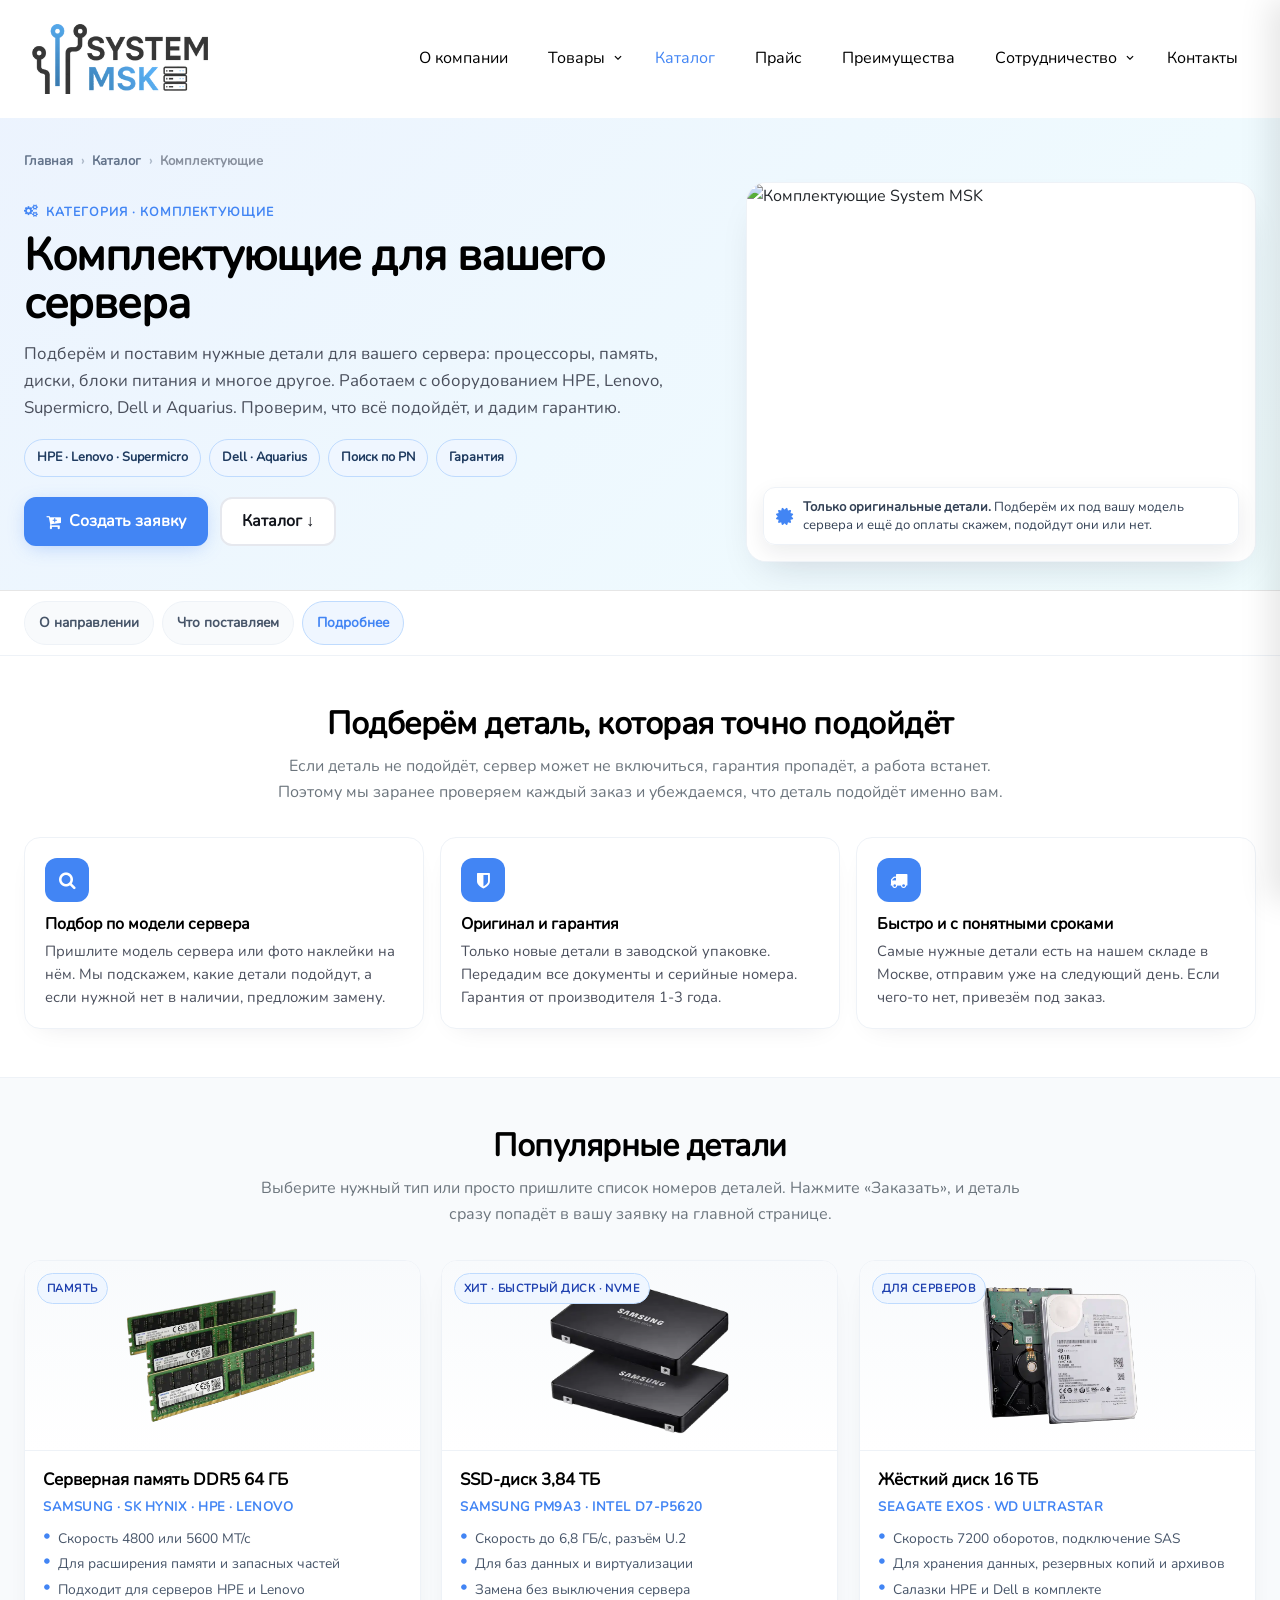
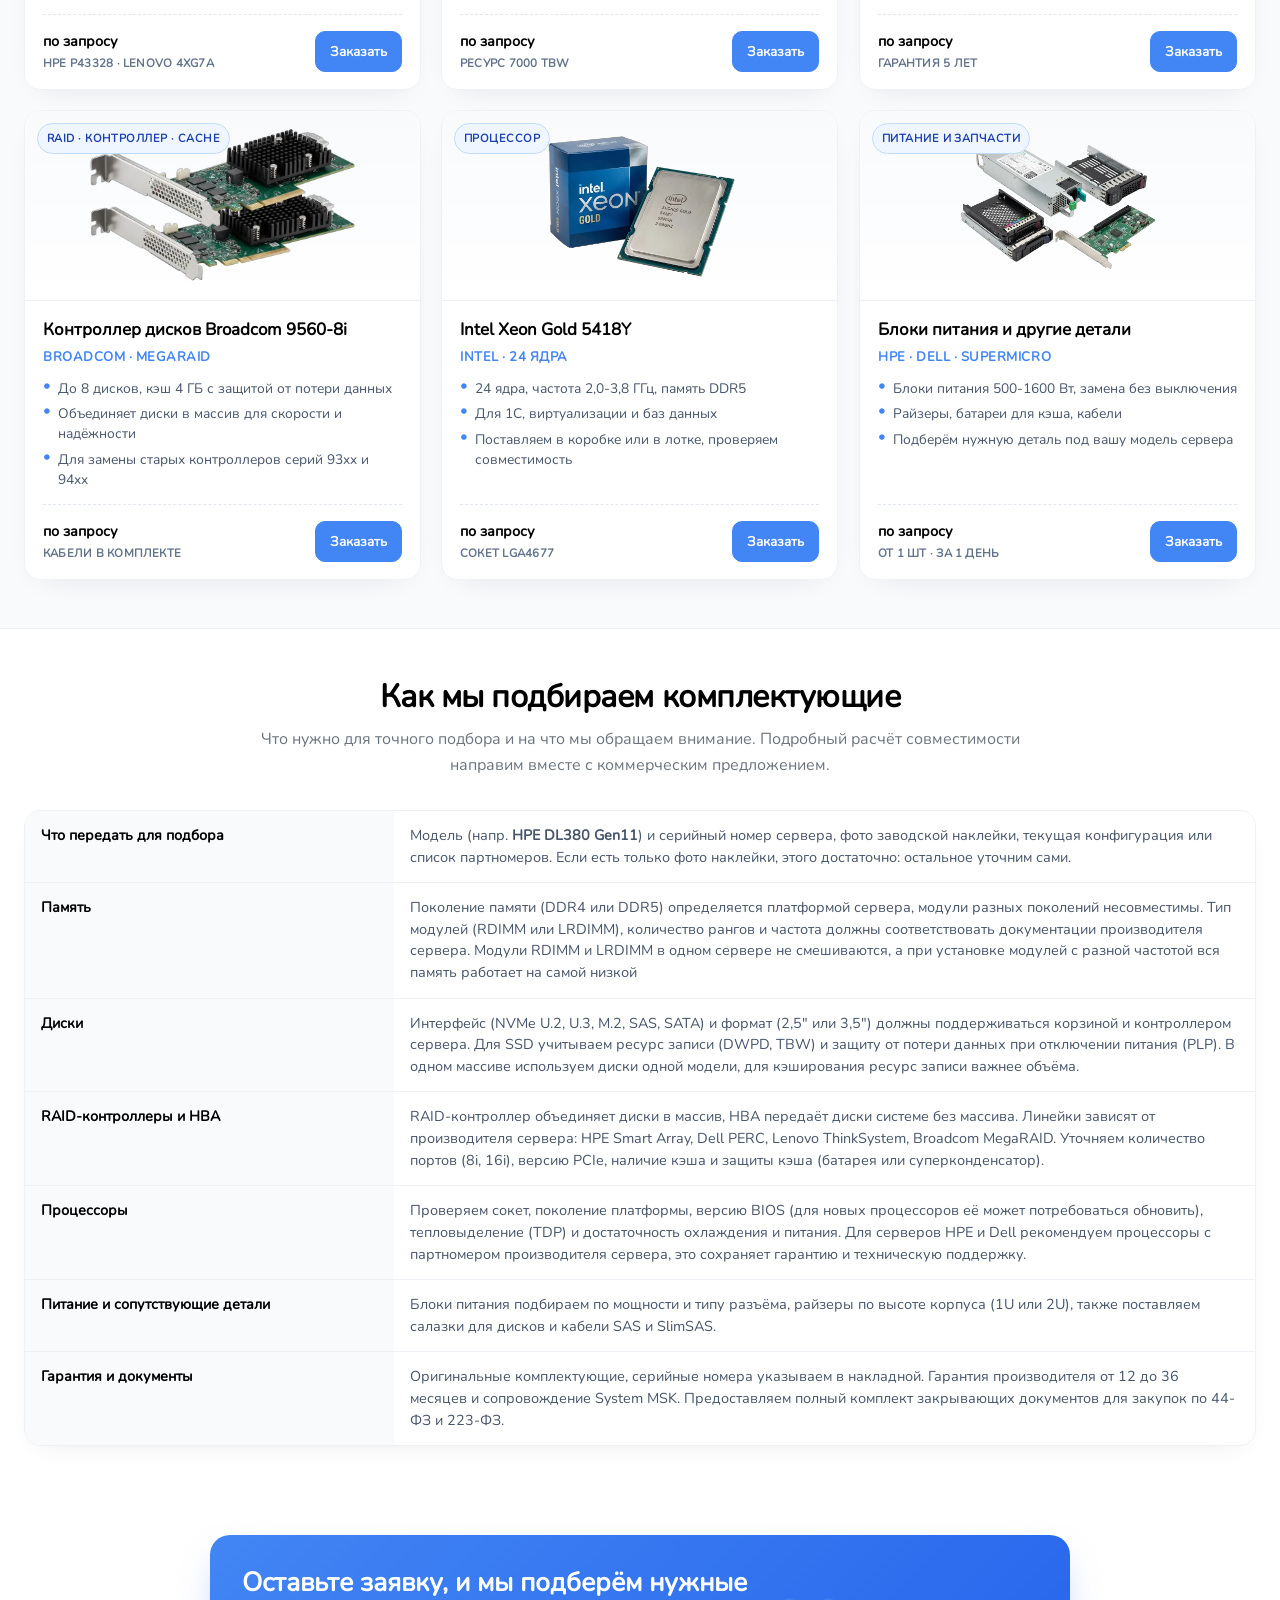
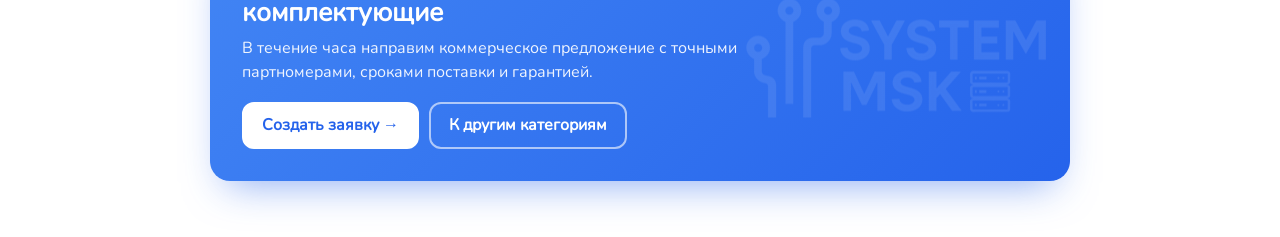
==== category-components.html @ f79fddb9 "Add files via upload" ====
﻿<!DOCTYPE html>
<html lang="ru" class="page--category">
<head>
  <meta charset="utf-8">
  <meta name="viewport" content="width=device-width, initial-scale=1">
  <title>Комплектующие - System MSK</title>
  <link rel="shortcut icon" type="image/x-icon" href="images/Favicon.png">
  <link rel="icon" type="image/x-icon" href="images/Favicon.png">
  <link rel="preload" href="/fonts/bebas-neue-v16-latin-regular.woff2" as="font" type="font/woff2" crossorigin>
  <link rel="preload" href="/fonts/nunito-v32-cyrillic-ext_latin-regular.woff2" as="font" type="font/woff2" crossorigin>
  <link rel="stylesheet" href="css/styles.css">
  <link rel="stylesheet" href="fonts/icomoon/style.css" media="print" onload="this.media='all'">
  <noscript><link rel="stylesheet" href="fonts/icomoon/style.css"></noscript>
  <meta name="description" content="Комплектующие System MSK: процессоры, память DDR5, SSD NVMe, HDD, RAID, БП для HPE, Lenovo, Supermicro, Dell, YADRO. Подбор по партномеру, гарантия, ЗИП в Москве.">
</head>
<body class="page page--category">

  <header class="header" data-header role="banner">
    <div class="l-container header__inner">
      <h1 class="header__logo">
        <a class="header__logo-link" href="index.php">
          <img class="header__logo-image" src="images/logo.webp" alt="System MSK">
        </a>
      </h1>
      <nav class="header__nav" role="navigation" aria-label="Главное меню">
        <ul class="header__list" data-clone-nav>
          <li class="header__item"><a class="header__link" href="index.php#about">О компании</a></li>
          <li class="header__item header__item--has-children">
            <a class="header__link" href="index.php#products" data-slide="1">Товары</a>
            <ul class="header__dropdown">
              <li><a class="header__dropdown-link" href="category-servers.html">Серверное оборудование</a></li>
              <li><a class="header__dropdown-link" href="category-components.html">Комплектующие</a></li>
              <li><a class="header__dropdown-link" href="category-office.html">Оргтехника</a></li>
              <li><a class="header__dropdown-link" href="index.php#products" data-slide="3">Сетевое оборудование</a></li>
              <li><a class="header__dropdown-link" href="index.php#products" data-slide="4">Программное обеспечение</a></li>
            </ul>
          </li>
          <li class="header__item"><a class="header__link header__link--active" href="catalog.html" aria-current="page">Каталог</a></li>
          <li class="header__item"><a class="header__link" href="images/ПРАЙС.xlsx">Прайс</a></li>
          <li class="header__item"><a class="header__link" href="index.php#features">Преимущества</a></li>
          <li class="header__item header__item--has-children">
            <a class="header__link" href="index.php#partners">Сотрудничество</a>
            <ul class="header__dropdown">
              <li><a class="header__dropdown-link" href="index.php#partners">Партнёры</a></li>
              <li><a class="header__dropdown-link" href="index.php#clients">Клиенты</a></li>
            </ul>
          </li>
          <li class="header__item"><a class="header__link" href="index.php#contact">Контакты</a></li>
        </ul>
      </nav>
      <button class="header__burger" type="button" data-menu-toggle aria-label="Открыть меню">
        <span class="icon-menu" aria-hidden="true"></span>
      </button>
    </div>
  </header>

  <aside class="mobile-menu" data-mobile-menu>
    <div class="mobile-menu__header">
      <button class="mobile-menu__close" type="button" data-menu-close aria-label="Закрыть меню">
        <span class="icon-close2" aria-hidden="true"></span>
      </button>
    </div>
    <div class="mobile-menu__body" data-mobile-menu-body></div>
  </aside>
  <div class="mobile-menu__overlay" data-menu-overlay></div>

  <main>

    <!-- HERO -->
    <section class="cat-hero--servers">
      <div class="l-container">
        <div class="cat-crumbs">
          <a href="index.php">Главная</a><span>›</span>
          <a href="catalog.html">Каталог</a><span>›</span>
          <span style="color:#0f172a">Комплектующие</span>
        </div>

        <div class="cat-hero-grid">
          <div>
            <span class="cat-hero__eyebrow"><span class="icon-cogs" aria-hidden="true"></span> Категория · Комплектующие</span>
            <h1 class="cat-hero__title">Комплектующие для вашего сервера</h1>
            <p class="cat-hero__lead">Подберём и поставим нужные детали для вашего сервера: процессоры, память, диски, блоки питания и многое другое. Работаем с оборудованием HPE, Lenovo, Supermicro, Dell и Aquarius. Проверим, что всё подойдёт, и дадим гарантию.</p>
            <ul class="cat-hero__meta">
              <li>HPE · Lenovo · Supermicro</li>
              <li>Dell · Aquarius</li>
              <li>Поиск по PN</li>
              <li>Гарантия</li>
            </ul>
            <div class="cat-hero__actions">
              <button class="button button--primary" type="button" data-catalog-order="Комплектующие: запрос подбора"><span class="icon-cart-plus" aria-hidden="true"></span> Создать заявку</button>
              <a class="button" href="#models" style="background:#fff;border:2px solid #e6e8ee;color:#12151c;border-radius:12px">Каталог ↓</a>
            </div>
          </div>

          <div class="cat-hero__visual cat-hero__visual--cover">
            <img src="images/catalog/category-components.webp" alt="Комплектующие System MSK" loading="eager">
            <div class="cat-hero__note">
              <span class="icon-certificate" aria-hidden="true" style="font-size:20px;color:var(--color-primary)"></span>
              <span><strong>Только оригинальные детали.</strong> Подберём их под вашу модель сервера и ещё до оплаты скажем, подойдут они или нет.</span>
            </div>
          </div>
        </div>
      </div>
    </section>

        <nav class="cat-nav" aria-label="Разделы категории">
      <div class="l-container">
        <div class="cat-nav__inner">
          <a class="cat-nav__link" href="#about-cat">О направлении</a>
          <a class="cat-nav__link" href="#models">Что поставляем</a>
          <a class="cat-nav__link" href="#specs">Подробнее</a>
        </div>
      </div>
    </nav>

    <!-- О НАПРАВЛЕНИИ / KPI -->
    <section class="cat-section" id="about-cat">
      <div class="l-container">
        <div class="cat-heading reveal">
          <h2>Подберём деталь, которая точно подойдёт</h2>
          <p>Если деталь не подойдёт, сервер может не включиться, гарантия пропадёт, а работа встанет. Поэтому мы заранее проверяем каждый заказ и убеждаемся, что деталь подойдёт именно вам.</p>
        </div>
        <div class="cat-kpi">
          <article class="cat-kpi__card reveal">
            <div class="cat-kpi__icon"><span class="icon-search" aria-hidden="true"></span></div>
            <h3 class="cat-kpi__title">Подбор по модели сервера</h3>
            <p class="cat-kpi__text">Пришлите модель сервера или фото наклейки на нём. Мы подскажем, какие детали подойдут, а если нужной нет в наличии, предложим замену.</p>
          </article>
          <article class="cat-kpi__card reveal" data-reveal-delay="100">
            <div class="cat-kpi__icon"><span class="icon-shield" aria-hidden="true"></span></div>
            <h3 class="cat-kpi__title">Оригинал и гарантия</h3>
            <p class="cat-kpi__text">Только новые детали в заводской упаковке. Передадим все документы и серийные номера. Гарантия от производителя 1-3 года.</p>
          </article>
          <article class="cat-kpi__card reveal" data-reveal-delay="200">
            <div class="cat-kpi__icon"><span class="icon-truck" aria-hidden="true"></span></div>
            <h3 class="cat-kpi__title">Быстро и с понятными сроками</h3>
            <p class="cat-kpi__text">Самые нужные детали есть на нашем складе в Москве, отправим уже на следующий день. Если чего-то нет, привезём под заказ.</p>
          </article>
        </div>
      </div>
    </section>

    <!-- МОДЕЛИ -->
    <section class="cat-section cat-section--muted" id="models">
      <div class="l-container">
        <div class="cat-heading reveal">
          <h2>Популярные детали</h2>
          <p>Выберите нужный тип или просто пришлите список номеров деталей. Нажмите «Заказать», и деталь сразу попадёт в вашу заявку на главной странице.</p>
        </div>

        <div class="models-grid">

          <article class="model-card reveal">
            <div class="model-card__media">
              <span class="model-card__badge">Память</span>
              <img src="images/Catalog/category-components--DDR5.webp" alt="DDR5 ECC Registered" loading="lazy">
            </div>
            <div class="model-card__body">
              <h3 class="model-card__title">Серверная память DDR5 64 ГБ</h3>
              <p class="model-card__vendor">Samsung · SK Hynix · HPE · Lenovo</p>
              <ul class="model-card__specs">
                <li>Скорость 4800 или 5600 МТ/с</li>
                <li>Для расширения памяти и запасных частей</li>
                <li>Подходит для серверов HPE и Lenovo</li>
              </ul>
              <div class="model-card__foot">
                <div class="model-card__price">по запросу <small>HPE P43328 · Lenovo 4XG7A</small></div>
                <button class="model-card__btn" type="button" data-catalog-order="Комплектующие: DDR5 64GB ECC Reg">Заказать</button>
              </div>
            </div>
          </article>

          <article class="model-card reveal" data-reveal-delay="100">
            <div class="model-card__media">
              <span class="model-card__badge">Хит · Быстрый диск · NVMe</span>
              <img src="images/Catalog/category-components--SSD NVMe U.2 3.84 ТБ.webp" alt="NVMe SSD" loading="lazy">
            </div>
            <div class="model-card__body">
              <h3 class="model-card__title">SSD-диск 3,84 ТБ</h3>
              <p class="model-card__vendor">Samsung PM9A3 · Intel D7-P5620</p>
              <ul class="model-card__specs">
                <li>Скорость до 6,8 ГБ/с, разъём U.2</li>
                <li>Для баз данных и виртуализации</li>
                <li>Замена без выключения сервера</li>
              </ul>
              <div class="model-card__foot">
                <div class="model-card__price">по запросу <small>Ресурс 7000 TBW</small></div>
                <button class="model-card__btn" type="button" data-catalog-order="Комплектующие: SSD NVMe U.2 3.84TB">Заказать</button>
              </div>
            </div>
          </article>

          <article class="model-card reveal" data-reveal-delay="200">
            <div class="model-card__media">
              <span class="model-card__badge">Для серверов</span>
              <img src="images/Catalog/category-components--HDD SAS 16 ТБ 7200.webp" alt="SAS HDD" loading="lazy">
            </div>
            <div class="model-card__body">
              <h3 class="model-card__title">Жёсткий диск 16 ТБ</h3>
              <p class="model-card__vendor">Seagate Exos · WD Ultrastar</p>
              <ul class="model-card__specs">
                <li>Скорость 7200 оборотов, подключение SAS</li>
                <li>Для хранения данных, резервных копий и архивов</li>
                <li>Салазки HPE и Dell в комплекте</li>
              </ul>
              <div class="model-card__foot">
                <div class="model-card__price">по запросу <small>гарантия 5 лет</small></div>
                <button class="model-card__btn" type="button" data-catalog-order="Комплектующие: HDD SAS 16TB">Заказать</button>
              </div>
            </div>
          </article>

          <article class="model-card reveal">
            <div class="model-card__media">
              <span class="model-card__badge">RAID · Контроллер · Cache</span>
              <img src="images/Catalog/category-components--RAID Broadcom 9560-8i.webp" alt="RAID контроллер" loading="lazy">
            </div>
            <div class="model-card__body">
              <h3 class="model-card__title">Контроллер дисков Broadcom 9560-8i</h3>
              <p class="model-card__vendor">Broadcom · MegaRAID</p>
              <ul class="model-card__specs">
                <li>До 8 дисков, кэш 4 ГБ с защитой от потери данных</li>
                <li>Объединяет диски в массив для скорости и надёжности</li>
                <li>Для замены старых контроллеров серий 93xx и 94xx</li>
              </ul>
              <div class="model-card__foot">
                <div class="model-card__price">по запросу <small>Кабели в комплекте</small></div>
                <button class="model-card__btn" type="button" data-catalog-order="Комплектующие: RAID Broadcom 9560-8i">Заказать</button>
              </div>
            </div>
          </article>

          <article class="model-card reveal" data-reveal-delay="100">
            <div class="model-card__media">
              <span class="model-card__badge">Процессор</span>
              <img src="images/Catalog/category-components--intel.webp" alt="Процессор Xeon" loading="lazy">
            </div>
            <div class="model-card__body">
              <h3 class="model-card__title">Intel Xeon Gold 5418Y</h3>
              <p class="model-card__vendor">Intel · 24 ядра</p>
              <ul class="model-card__specs">
                <li>24 ядра, частота 2,0-3,8 ГГц, память DDR5</li>
                <li>Для 1С, виртуализации и баз данных</li>
                <li>Поставляем в коробке или в лотке, проверяем совместимость</li>
              </ul>
              <div class="model-card__foot">
                <div class="model-card__price">по запросу <small>Сокет LGA4677</small></div>
                <button class="model-card__btn" type="button" data-catalog-order="Комплектующие: Xeon Gold 5418Y">Заказать</button>
              </div>
            </div>
          </article>

          <article class="model-card reveal" data-reveal-delay="200">
            <div class="model-card__media">
              <span class="model-card__badge">Питание и запчасти</span>
              <img src="images/Catalog/category-components--bp.webp" alt="БП и райзеры" loading="lazy">
            </div>
            <div class="model-card__body">
              <h3 class="model-card__title">Блоки питания и другие детали</h3>
              <p class="model-card__vendor">HPE · Dell · Supermicro</p>
              <ul class="model-card__specs">
                <li>Блоки питания 500-1600 Вт, замена без выключения</li>
                <li>Райзеры, батареи для кэша, кабели</li>
                <li>Подберём нужную деталь под вашу модель сервера</li>
              </ul>
              <div class="model-card__foot">
                <div class="model-card__price">по запросу <small>от 1 шт · за 1 день</small></div>
                <button class="model-card__btn" type="button" data-catalog-order="Комплектующие: БП/райзеры/салазки">Заказать</button>
              </div>
            </div>
          </article>

        </div>
      </div>
    </section>

    <!-- ХАРАКТЕРИСТИКИ -->
    <section class="cat-section" id="specs">
      <div class="l-container">
        <div class="cat-heading reveal">
          <h2>Как мы подбираем комплектующие</h2>
          <p>Что нужно для точного подбора и на что мы обращаем внимание. Подробный расчёт совместимости направим вместе с коммерческим предложением.</p>
        </div>

        <div class="specs-wrap reveal">
          <table class="specs-table">
            <tbody>
              <tr>
                <th>Что передать для подбора</th>
                <td>Модель (напр. <strong>HPE DL380 Gen11</strong>) и серийный номер сервера, фото заводской наклейки, текущая конфигурация или список партномеров. Если есть только фото наклейки, этого достаточно: остальное уточним сами.</td>
              </tr>
              <tr>
                <th>Память</th>
                <td>Поколение памяти (DDR4 или DDR5) определяется платформой сервера, модули разных поколений несовместимы. Тип модулей (RDIMM или LRDIMM), количество рангов и частота должны соответствовать документации производителя сервера. Модули RDIMM и LRDIMM в одном сервере не смешиваются, а при установке модулей с разной частотой вся память работает на самой низкой</td>
              </tr>
              <tr>
                <th>Диски</th>
                <td>Интерфейс (NVMe U.2, U.3, M.2, SAS, SATA) и формат (2,5" или 3,5") должны поддерживаться корзиной и контроллером сервера. Для SSD учитываем ресурс записи (DWPD, TBW) и защиту от потери данных при отключении питания (PLP). В одном массиве используем диски одной модели, для кэширования ресурс записи важнее объёма.</td>
              </tr>
              <tr>
                <th>RAID-контроллеры и HBA</th>
                <td>RAID-контроллер объединяет диски в массив, HBA передаёт диски системе без массива. Линейки зависят от производителя сервера: HPE Smart Array, Dell PERC, Lenovo ThinkSystem, Broadcom MegaRAID. Уточняем количество портов (8i, 16i), версию PCIe, наличие кэша и защиты кэша (батарея или суперконденсатор).</td>
              </tr>
              <tr>
                <th>Процессоры</th>
                <td>Проверяем сокет, поколение платформы, версию BIOS (для новых процессоров её может потребоваться обновить), тепловыделение (TDP) и достаточность охлаждения и питания. Для серверов HPE и Dell рекомендуем процессоры с партномером производителя сервера, это сохраняет гарантию и техническую поддержку.</td>
              </tr>
              <tr>
                <th>Питание и сопутствующие детали</th>
                <td>Блоки питания подбираем по мощности и типу разъёма, райзеры по высоте корпуса (1U или 2U), также поставляем салазки для дисков и кабели SAS и SlimSAS.</td>
              </tr>
              <tr>
                <th>Гарантия и документы</th>
                <td>Оригинальные комплектующие, серийные номера указываем в накладной. Гарантия производителя от 12 до 36 месяцев и сопровождение System MSK. Предоставляем полный комплект закрывающих документов для закупок по 44-ФЗ и 223-ФЗ.</td>
              </tr>
            </tbody>
          </table>
        </div>
        <div class="specs-mob reveal" aria-label="Характеристики - мобильная версия">
          <div class="specs-mob__item"><button class="specs-mob__btn" type="button" aria-expanded="false">Что передать для подбора</button><div class="specs-mob__panel"><div class="specs-mob__body">Модель и серийный номер сервера (например, <strong>HPE DL380 Gen11</strong>), фото заводской наклейки, текущая конфигурация или список партномеров. Если есть только фото наклейки, этого достаточно: остальное уточним сами.</div></div></div>
          <div class="specs-mob__item"><button class="specs-mob__btn" type="button" aria-expanded="false">Память</button><div class="specs-mob__panel"><div class="specs-mob__body">Поколение памяти (DDR4 или DDR5) определяется платформой сервера, модули разных поколений несовместимы. Тип модулей (RDIMM или LRDIMM), количество рангов и частота должны соответствовать документации производителя сервера. Модули RDIMM и LRDIMM в одном сервере не смешиваются, а при установке модулей с разной частотой вся память работает на самой низкой.</div></div></div>
          <div class="specs-mob__item"><button class="specs-mob__btn" type="button" aria-expanded="false">Диски</button><div class="specs-mob__panel"><div class="specs-mob__body">Интерфейс (NVMe U.2, U.3, M.2, SAS, SATA) и формат (2,5" или 3,5") должны поддерживаться корзиной и контроллером сервера. Для SSD учитываем ресурс записи (DWPD, TBW) и защиту от потери данных при отключении питания (PLP). В одном массиве используем диски одной модели, для кэширования ресурс записи важнее объёма.</div></div></div>
          <div class="specs-mob__item"><button class="specs-mob__btn" type="button" aria-expanded="false">RAID-контроллеры и HBA</button><div class="specs-mob__panel"><div class="specs-mob__body">RAID-контроллер объединяет диски в массив, HBA передаёт диски системе без массива. Линейки зависят от производителя сервера: HPE Smart Array, Dell PERC, Lenovo ThinkSystem, Broadcom MegaRAID. Уточняем количество портов (8i, 16i), версию PCIe, наличие кэша и защиты кэша (батарея или суперконденсатор).</div></div></div>
          <div class="specs-mob__item"><button class="specs-mob__btn" type="button" aria-expanded="false">Процессоры</button><div class="specs-mob__panel"><div class="specs-mob__body">Проверяем сокет, поколение платформы, версию BIOS (для новых процессоров её может потребоваться обновить), тепловыделение (TDP) и достаточность охлаждения и питания. Для серверов HPE и Dell рекомендуем процессоры с партномером производителя сервера, это сохраняет гарантию и техническую поддержку.</div></div></div>
          <div class="specs-mob__item"><button class="specs-mob__btn" type="button" aria-expanded="false">Питание и сопутствующие детали</button><div class="specs-mob__panel"><div class="specs-mob__body">Блоки питания подбираем по мощности и типу разъёма, райзеры по высоте корпуса (1U или 2U), также поставляем салазки для дисков и кабели SAS и SlimSAS.</div></div></div>
          <div class="specs-mob__item"><button class="specs-mob__btn" type="button" aria-expanded="false">Гарантия и документы</button><div class="specs-mob__panel"><div class="specs-mob__body">Оригинальные комплектующие, серийные номера указываем в накладной. Гарантия производителя от 12 до 36 месяцев и сопровождение System MSK. Предоставляем полный комплект закрывающих документов для закупок по 44-ФЗ и 223-ФЗ.</div></div></div>
        </div>
      </div>
    </section>

<!-- CTA -->
    <section class="cat-cta" id="cat-cta">
      <div class="l-container">
        <div class="cat-cta__card reveal">
          <div class="cat-cta__brand" aria-hidden="true"><img src="images/logo.webp" alt="" loading="lazy"></div>
          <div class="cat-cta__main">
            <h2>Оставьте заявку, и мы подберём нужные комплектующие</h2>
            <p>В течение часа направим коммерческое предложение с точными партномерами, сроками поставки и гарантией.
            <div class="cat-cta__actions"><button class="button" type="button" data-catalog-order="Комплектующие: нужен подбор по PN" style="background:#fff;color:#2563eb;border-color:#fff">Создать заявку →</button>
              <a class="button" href="catalog.html" style="background:transparent;border:2px solid rgba(255,255,255,.6);color:#fff">К другим категориям</a></div>
          </div>
</div>
      </div>
    </section>

  </main>

  <script src="js/app.js" defer></script>
  <script>
  (() => {
    const LS_KEY = 'systemamsk_catalog_category';
    const go = (cat) => {
      try { localStorage.setItem(LS_KEY, cat); } catch {}
      location.href = 'index.php?category=' + encodeURIComponent(cat) + '#contact';
    };
    document.addEventListener('DOMContentLoaded', () => {
      document.querySelectorAll('[data-catalog-order]').forEach(btn => {
        btn.addEventListener('click', () => go(btn.getAttribute('data-catalog-order') || 'Комплектующие'));
      });
      document.querySelectorAll('.specs-mob__btn').forEach(btn => {
        btn.addEventListener('click', () => {
          const item = btn.closest('.specs-mob__item');
          const panel = item.querySelector('.specs-mob__panel');
          const open = item.classList.toggle('specs-mob__item--open');
          btn.setAttribute('aria-expanded', open ? 'true' : 'false');
          panel.style.maxHeight = open ? panel.scrollHeight + 'px' : '0';
        });
      });
      const links = Array.from(document.querySelectorAll('.cat-nav__link[href^="#"]'));
      const ids = links.map(a => a.getAttribute('href').slice(1));
      const obs = new IntersectionObserver(entries => {
        entries.forEach(e => {
          if (!e.isIntersecting) return;
          links.forEach(a => a.classList.toggle('cat-nav__link--active', a.getAttribute('href') === '#' + e.target.id));
        });
      }, { rootMargin: '-45% 0px -50% 0px', threshold: 0 });
      ids.forEach(id => { const el = document.getElementById(id); if (el) obs.observe(el); });
    });
  })();
  </script>
</body>
</html>
---- css/styles.css ----
/* =============================================================================
   System MSK — основные стили (BEM)
   ----------------------------------------------------------------------------
   Структура файла:
     1.  Переменные и сброс
     2.  Базовая типографика и утилиты
     3.  Сетка (.l-grid)
     4.  Кнопка (.button)
     5.  Шапка / навигация (.header)
     6.  Мобильное меню (.mobile-menu)
     7.  Hero-секция (.hero)
     8.  Секция «О компании» (.about)
     9.  Карусель товаров (.products + .carousel + .product-card)
    10.  Преимущества (.features) и аккордеон (.accordion)
    11.  Партнёры и клиенты (.partners, .clients, .logo-card)
    12.  Контакты и форма (.contact, .form)
    13.  Анимация появления (.reveal)
    14.  Адаптив
   ========================================================================== */
/* opt ----------------------------------------------------- */
@font-face {
  font-family: 'Bebas Neue';
  font-style: normal;
  font-weight: 400;
  font-display: swap;
  src: url('../fonts/bebas-neue-v16-latin-regular.woff2') format('woff2'); 
}

@font-face {
  font-family: 'Nunito';
  font-style: normal;
  font-weight: 400;
  font-display: swap;
  src: url('../fonts/nunito-v32-cyrillic-ext_latin-regular.woff2') format('woff2');
}

@media (max-width: 480px) {
  #captcha-container {
    transform: scale(0.85);
    transform-origin: top left;
  }
}
@media (max-width: 480px) {
  .form__submit {
    width: 90%;      /* если раньше было 100% */
  }
}



/* 0. HoneyPOT ----------------------------------------------------- */

.form__label--hp {
  position: absolute;
  left: -9999px;
  top: -9999px;
  width: 1px;
  height: 1px;
  overflow: hidden;
  opacity: 0;
  pointer-events: none;
}

/* 0.1. Куки ----------------------------------------------------- */

.cookie-banner {
  position: fixed;
  right: 24px;
  bottom: 24px;
  z-index: 1000;
  max-width: 380px;
  width: calc(100% - 48px);
  display: none;
}

.cookie-banner--visible {
  display: block;
  animation: cookie-banner-in .35s ease both;
}

.cookie-banner__inner {
  background: #fff;
  border-radius: 16px;
  padding: 24px;
  box-shadow: 0 16px 40px rgba(15, 23, 42, .16);
}

.cookie-banner__title {
  margin: 0 0 8px;
  font-size: 20px;
  font-weight: 700;
}

.cookie-banner__text {
  margin: 0 0 20px;
  font-size: 14px;
  line-height: 1.5;
  color: #6b7280;
}

.cookie-banner__accept {
  width: 100%;
  justify-content: center;
}

.cookie-banner__hint {
  margin: 12px 0 0;
  font-size: 12px;
  line-height: 1.4;
  color: #9aa1b1;
}

@keyframes cookie-banner-in {
  from { opacity: 0; transform: translateY(12px); }
  to   { opacity: 1; transform: translateY(0); }
}

@media (max-width: 480px) {
  .cookie-banner {
    left: 12px;
    right: 12px;
    bottom: 12px;
    width: auto;
    max-width: none;
  }

  .cookie-banner__inner {
    padding: 14px 16px;
    border-radius: 12px;
  }

  .cookie-banner__title {
    font-size: 14px;
    margin: 0 0 4px;
  }

  .cookie-banner__text {
    font-size: 11px;
    line-height: 1.35;
    margin: 0 0 12px;
  }

  .cookie-banner__accept {
    padding: 8px 16px;
    font-size: 13px;
    min-height: auto;
  }

  .cookie-banner__hint {
    font-size: 10px;
    line-height: 1.3;
    margin: 8px 0 0;
  }
}

/* 02.10 ----------------------------------------------------- */
.form__submit:disabled { opacity: .5; cursor: not-allowed; }
.form__hint { margin: 8px 0 0; font-size: 14px; line-height: 1.4; color: #6b7280; }



/* 1. Переменные и сброс ----------------------------------------------------- */
:root {
  --color-primary: #4285f4;
  --color-primary-dark: #2563eb;
  --color-text: #212529;
  --color-muted: #6c757d;
  --color-bg: #ffffff;
  --color-border: #e6e6e6;
  --color-surface: rgba(255, 255, 255, 0.18);
  --color-surface-strong: rgba(255, 255, 255, 0.4);
  --color-overlay: rgba(0, 0, 0, 0.6);
  --color-dashed: rgba(11, 12, 14, 0.5);

  --header-height: 96px;

  --radius-sm: 8px;
  --radius-md: 16px;
  --radius-lg: 30px;

  --shadow-card: 0 4px 30px rgba(0, 0, 0, 0.1);
  --shadow-floating: 0 8px 24px rgba(0, 0, 0, 0.2);

  --font-base: "Nunito", -apple-system, BlinkMacSystemFont, "Segoe UI", Roboto,
    "Helvetica Neue", Arial, sans-serif;
  --font-display: "Bebas Neue", "Nunito", sans-serif;

  --container-width: 1280px;
  --container-padding: 24px;

  --transition-fast: 0.2s ease;
  --transition-base: 0.3s ease;
  --transition-slow: 0.5s ease-in-out;
}

*,
*::before,
*::after {
  box-sizing: border-box;
}

html {
  overflow-x: hidden;
  scroll-behavior: smooth;
}

html.page--catalog,
html.page--category {
  overflow-x: clip;
}

body {
  margin: 0;
  font-family: var(--font-base);
  font-size: 1rem;
  line-height: 1.7;
  color: var(--color-text);
  background: var(--color-bg);
  overflow-x: hidden;
}

/* Только для новых страниц (каталог/категории) — чинит "два скрола" и
   не ломает position: sticky у .cat-nav. clip не создаёт скролл-контейнер
   в отличие от hidden, фолбэк visible для очень старых браузеров. */
body.page--catalog,
body.page--category {
  overflow-x: visible;
  overflow-x: clip;
}

img,
svg,
video,
iframe {
  max-width: 100%;
  display: block;
}

button {
  font-family: inherit;
  cursor: pointer;
}

a {
  color: var(--color-primary);
  text-decoration: none;
  transition: color var(--transition-base);
}

a:hover {
  color: var(--color-primary-dark);
}

::selection {
  background: #000;
  color: #fff;
}


/* 2. Базовая типографика и утилиты ----------------------------------------- */
h1,
h2,
h3,
h4,
h5,
h6 {
  font-family: var(--font-base);
  margin: 0 0 0.6em;
  color: #000;
  line-height: 1.25;
}

p {
  margin: 0 0 1rem;
}

ul {
  margin: 0;
  padding: 0;
  list-style: none;
}

.is-hidden {
  display: none !important;
}

.visually-hidden {
  position: absolute !important;
  clip: rect(1px, 1px, 1px, 1px);
  width: 1px;
  height: 1px;
  overflow: hidden;
}


/* 3. Сетка (.l-grid) ------------------------------------------------------- */
.l-container {
  width: 100%;
  max-width: var(--container-width);
  margin: 0 auto;
  padding-left: var(--container-padding);
  padding-right: var(--container-padding);
}

.l-section {
  padding: 4em 0;
}


/* 4. Кнопка (.button) ------------------------------------------------------ */
.button {
  display: inline-flex;
  align-items: center;
  justify-content: center;
  gap: 8px;
  padding: 12px 32px;
  font-family: inherit;
  font-size: 1rem;
  font-weight: 600;
  line-height: 1.2;
  border: 2px solid transparent;
  border-radius: var(--radius-lg);
  background: transparent;
  color: inherit;
  text-decoration: none;
  cursor: pointer;
  transition: transform var(--transition-base),
    background var(--transition-base), color var(--transition-base),
    box-shadow var(--transition-base);
}

.button:focus {
  outline: none;
}

.button--primary {
  background: var(--color-primary);
  border-color: var(--color-primary);
  color: #fff;
  box-shadow: 0 4px 20px -5px rgba(66, 133, 244, 0.4);
}

.button--primary:hover {
  transform: translateY(-2px);
  background: var(--color-primary);
  color: #fff;
  box-shadow: 0 5px 30px -5px rgba(66, 133, 244, 0.7);
}


/* 5. Шапка / навигация (.header) ------------------------------------------- */
.header {
  position: fixed;
  top: 0;
  left: 0;
  width: 100%;
  z-index: 1000;
  background: #fff;
  transform: translateY(0);
  opacity: 1;
  transition: transform 0.4s cubic-bezier(0.33, 0.85, 0.56, 1.2),
    opacity var(--transition-base),
    padding var(--transition-base);
  will-change: transform, opacity;
  padding: 16px 0;
}

.header--shrink {
  padding: 8px 0;
  box-shadow: 0 4px 20px -10px rgba(0, 0, 0, 0.2);
}

.header--hidden {
  transform: translateY(-100%);
  opacity: 0;
  pointer-events: none;
}

.header__inner {
  display: flex;
  align-items: center;
  justify-content: space-between;
  gap: 24px;
}

.header__logo {
  margin: 0;
  font-size: 0;
  line-height: 0;
}

.header__logo-link {
  display: inline-block;
  padding: 8px;
}

.header__logo-image {
  height: 70px;
  width: auto;
}

.header__nav {
  display: flex;
  flex-grow: 1;
  justify-content: flex-end;
}

.header__list {
  display: flex;
  align-items: center;
  gap: 4px;
  margin: 0;
}

.header__item {
  position: relative;
}

.header__link {
  display: inline-block;
  padding: 12px 18px;
  color: #000;
  font-weight: 550;
  text-decoration: none;
}

.header__link:hover,
.header__link--active {
  color: var(--color-primary);
}

.header__item--has-children > .header__link {
  padding-right: 28px;
}

.header__item--has-children > .header__link::after {
  position: absolute;
  right: 8px;
  top: 50%;
  transform: translateY(-50%);
  content: "\e313";
  font-family: "icomoon";
  font-size: 14px;
  pointer-events: none;
}

.header__dropdown {
  position: absolute;
  top: 100%;
  left: 0;
  min-width: 240px;
  margin: 0;
  padding: 8px 0;
  background: #fff;
  border-radius: var(--radius-sm);
  box-shadow: 0 10px 30px rgba(0, 0, 0, 0.1);
  visibility: hidden;
  opacity: 0;
  transform: translateY(8px);
  transition: opacity var(--transition-fast), transform var(--transition-fast),
    visibility var(--transition-fast);
  z-index: 5;
}

.header__item--has-children:hover > .header__dropdown,
.header__item--has-children:focus-within > .header__dropdown {
  visibility: visible;
  opacity: 1;
  transform: translateY(0);
}

.header__dropdown-link {
  display: block;
  padding: 10px 20px;
  color: #343a40;
  text-decoration: none;
}

.header__dropdown-link:hover {
  background: #f4f5f9;
  color: var(--color-primary);
}

.header__burger {
  display: none;
  align-items: center;
  justify-content: center;
  width: 44px;
  height: 44px;
  background: transparent;
  border: none;
  color: #000;
  font-size: 28px;
  cursor: pointer;
}


/* 6. Мобильное меню (.mobile-menu) ----------------------------------------- */
.mobile-menu {
  position: fixed;
  top: 0;
  right: 0;
  width: 320px;
  max-width: 100vw;
  height: 100vh;
  background: #fff;
  z-index: 2200;
  transform: translateX(100%);
  transition: transform 0.4s ease;
  display: flex;
  flex-direction: column;
  overflow: hidden;
  box-shadow: -10px 0 30px rgba(0, 0, 0, 0.1);
}

.mobile-menu--open {
  transform: translateX(0);
}

.mobile-menu__header {
  display: flex;
  justify-content: flex-end;
  padding: 16px 20px;
}

.mobile-menu__close {
  background: none;
  border: none;
  font-size: 28px;
  cursor: pointer;
  color: #000;
  padding: 8px;
}

.mobile-menu__close:hover {
  color: var(--color-primary);
}

.mobile-menu__body {
  flex: 1;
  overflow-y: auto;
  padding: 0 20px 80px;
}

.mobile-menu__list {
  margin: 0;
  padding: 0;
}

.mobile-menu__item {
  position: relative;
  display: block;
  border-bottom: 1px solid #f3f3f4;
}

.mobile-menu__link {
  display: block;
  padding: 14px 0;
  color: #212529;
  font-size: 18px;
  text-decoration: none;
}

.mobile-menu__link:hover {
  color: var(--color-primary);
}

.mobile-menu__sublist {
  display: none;
  padding-left: 16px;
  border-top: 1px solid #f3f3f4;
}

.mobile-menu__item--open > .mobile-menu__sublist {
  display: block;
}

.mobile-menu__arrow {
  position: absolute;
  top: 8px;
  right: 0;
  width: 36px;
  height: 36px;
  background: transparent;
  border: none;
  border-radius: 50%;
  cursor: pointer;
  transition: background var(--transition-base);
}

.mobile-menu__arrow::before {
  content: "\e313";
  font-family: "icomoon";
  font-size: 14px;
  position: absolute;
  top: 50%;
  left: 50%;
  transform: translate(-50%, -50%) rotate(0deg);
  transition: transform var(--transition-base);
}

.mobile-menu__item--open > .mobile-menu__arrow::before {
  transform: translate(-50%, -50%) rotate(180deg);
}

.mobile-menu__arrow:hover {
  background: #f8f9fa;
}

.mobile-menu__overlay {
  position: fixed;
  inset: 0;
  background: rgba(0, 0, 0, 0.5);
  opacity: 0;
  visibility: hidden;
  transition: opacity var(--transition-base), visibility var(--transition-base);
  z-index: 2100;
}

.mobile-menu--open ~ .mobile-menu__overlay,
.page--menu-open .mobile-menu__overlay {
  opacity: 1;
  visibility: visible;
}

.page--menu-open {
  overflow: hidden;
}


/* 7. Hero-секция (.hero) --------------------------------------------------- */
.hero {
  position: relative;
  z-index: 100;
  padding-top: var(--header-height);
  min-height: 100vh;
  display: flex;
  align-items: center;
  overflow: hidden;
}

.hero__inner {
  display: grid;
  grid-template-columns: 1fr 1fr;
  align-items: center;
  gap: 32px;
  width: 100%;
}

.hero__content {
  order: 1;
}

.hero__media {
  order: 2;
}

.hero__title {
  font-size: clamp(2rem, 4vw, 3.5rem);
  /* font-weight: 900; */
  color: #000;
  line-height: 1.2;
  margin-bottom: 24px;
  min-height: 1.2em;
  word-break: break-word;
}

.hero__cursor {
  display: inline-block;
  font-weight: 400;
  animation: hero-cursor-blink 0.8s step-end infinite;
}

@keyframes hero-cursor-blink {
  50% {
    opacity: 0;
  }
}

.hero__cta {
  display: inline-flex;
  margin-top: 8px;
}

.hero__video {
  width: 100%;
  height: auto;
  mix-blend-mode: screen;
}


/* 8. Секция «О компании» (.about) ------------------------------------------ */
.about {
  position: relative;
  display: flex;
  flex-direction: column;
  align-items: center;
  justify-content: center;
  /* Секция выше 100vh, чтобы между сферой и карточкой был отступ
     и сфера/заголовок не перекрывались плавающей карточкой. */
  min-height: calc(100vh + 250px);
  padding: 4rem 0 200px;
  text-align: center;
  /* overflow visible — чтобы плавающая карточка свисала ниже секции;
     горизонтальное переполнение атома обрезается body { overflow-x: hidden } */
  overflow: visible;
}

.about__inner {
  position: relative;
  width: 100%;
}

.about__heading {
  display: inline-block;
  position: relative;
  padding: 3em 0;
  margin-bottom: 200px;
}

.about__subtitle {
  font-size: 1.25rem;
  font-weight: 600;
  color: #333;
  margin-bottom: 0.5rem;
}

.about__title {
  font-family: var(--font-display);
  font-size: clamp(8rem, 19vw, 18rem);
  line-height: 1;
  text-transform: uppercase;
  margin: 0;
  color: #000;
  white-space: nowrap;
  position: relative;
  z-index: 0;
}

.about__atom {
  position: absolute;
  top: 60%;
  left: 50%;
  width: 250%;
  height: 250%;
  transform: translate(-50%, -40%);
  z-index: 2;
  pointer-events: none;
  overflow: visible;
}

.about__atom canvas {
  width: 100% !important;
  height: 100% !important;
  background: transparent !important;
  display: block;
  /* Не даём CSS растягивать кадр, пока WebGL обновляет drawingBuffer */
  object-fit: contain;
}

.about__card-wrapper {
  position: absolute;
  bottom: 0;
  left: 0;
  width: 100%;
  display: flex;
  justify-content: center;
  pointer-events: none;
  z-index: 3;
}

.about__card {
  pointer-events: auto;
  width: calc(100% - 32px);
  max-width: 1000px;
  padding: 60px 50px;
  background: rgba(255, 255, 255, 0.15);
  backdrop-filter: blur(20px);
  -webkit-backdrop-filter: blur(16px);
  border-radius: 20px;
  border: 1px solid rgba(128, 128, 128, 0.3);
  color: #000;
  text-align: left;
  font-size: 1.35rem;
  box-shadow: var(--shadow-floating);
  opacity: 0;
  transform: translateY(140%);
  transition: opacity 0.6s ease, transform 0.6s ease;
}

.about__card--visible {
  opacity: 1;
  transform: translateY(5%);
}

/* Выход вверх: используется, когда пользователь проскроллил выше секции */
.about__card--exit-up {
  opacity: 0;
  transform: translateY(-140%);
}

.about__card-title {
  margin: 0 0 12px;
  font-size: 2rem;
  font-weight: 700;
}

.about__card-text {
  margin: 0 0 20px;
  font-size: 1.5rem;
  line-height: 1.6;
}

.about__card-list {
  list-style: disc;
  padding-left: 1.5em;
  margin: 0;
  font-size: 1.5rem;
  line-height: 1.6;
}

.about__card-list li {
  margin-bottom: 8px;
}

.about__card-link {
  color: var(--color-primary);
  text-decoration: none;
  border-bottom: 1px dashed transparent;
  transition: color var(--transition-base),
    border-color var(--transition-base);
}

.about__card-link:hover {
  color: var(--color-primary);
  border-color: var(--color-primary);
}


/* 9. Карусель товаров (.products + .carousel) ------------------------------ */
.products {
  position: relative;
  margin-top: 300px;
  padding: 80px 0 60px;
  background-image: url("../images/server-room.webp");
  background-size: cover;
  background-position: center;
  background-repeat: no-repeat;
}

.products::before {
  content: "";
  position: absolute;
  inset: 0;
  background: linear-gradient(to right, #4286f4 0%, #42e2f4 100%);
  opacity: 0.6;
  pointer-events: none;
}

.products > * {
  position: relative;
  z-index: 1;
}

.products__heading {
  text-align: center;
  padding: 0 16px;
  margin-bottom: 40px;
}

.products__title {
  font-size: clamp(1.8rem, 3vw, 2.5rem);
  font-weight: 700;
  color: #000;
  margin: 0 0 8px;
}

.products__lead {
  font-size: 1.1rem;
  color: #000;
  margin: 0;
}

.products__lead strong {
  font-weight: 700;
}

.carousel {
  position: relative;
}

.carousel__nav {
  position: absolute;
  top: 50%;
  transform: translateY(-50%);
  width: 56px;
  height: 56px;
  font-size: 28px;
  line-height: 1;
  color: #fff;
  background: rgba(255, 255, 255, 0.18);
  border: none;
  border-radius: var(--radius-md);
  backdrop-filter: blur(5.9px);
  -webkit-backdrop-filter: blur(5.9px);
  cursor: pointer;
  z-index: 10;
  transition: background var(--transition-base);
}

.carousel__nav:hover {
  background: rgba(255, 255, 255, 0.35);
}

.carousel__nav:focus,
.carousel__nav:active {
  outline: none;
}

.carousel__nav--prev {
  left: 5%;
}

.carousel__nav--next {
  right: 5%;
}

.carousel__viewport {
  overflow: hidden;
  cursor: grab;
  user-select: none;
  padding: 60px 0;
  /* Браузер сам обрабатывает вертикальный скролл страницы пальцем,
     а горизонтальные жесты доходят до Pointer Events нашей карусели.
     Без этого touch вертикально-доминантные свайпы могли бы быть
     перехвачены каруселью или, наоборот, скроллили страницу,
     даже когда мы хотим листать слайды. */
  touch-action: pan-y;
}

.carousel__viewport:active {
  cursor: grabbing;
}

.carousel__track {
  display: flex;
  transition: transform 0.5s ease-in-out;
}

.carousel__slide {
  flex: 0 0 480px;
  width: calc(100% - 10px);
  height: 680px;
  margin: 0 20px;
  position: relative;
  opacity: 0.5;
  transform: scale(0.8);
  transition: transform var(--transition-slow), opacity var(--transition-slow);
}

.carousel__slide--current {
  opacity: 1;
  transform: scale(1);
}

.product-card {
  position: absolute;
  inset: 0;
  display: block;
  overflow: hidden;
  border-radius: var(--radius-md);
  background: rgba(255, 255, 255, 0.18);
  border: 1px solid rgba(255, 255, 255, 0.31);
  box-shadow: var(--shadow-card);
  backdrop-filter: blur(5.9px);
  -webkit-backdrop-filter: blur(5.9px);
  text-decoration: none;
  color: #fff;
}

.product-card__bg {
  position: absolute;
  top: 0;
  left: 0;
  width: 100%;
  height: 98%;
  background-position: center;
  background-size: contain;
  background-repeat: no-repeat;
  filter: brightness(0.75) saturate(1.2) contrast(0.85);
  transition: transform 0.4s ease, filter 0.4s ease;
  will-change: transform;
}

.product-card:hover .product-card__bg {
  transform: scale(1.05);
  filter: none;
}

.product-card__content {
  position: absolute;
  bottom: 0;
  left: 0;
  width: 100%;
  padding: 24px;
  background: rgba(0, 0, 0, 0.3);
  color: #e1e1e1;
  z-index: 2;
}

.product-card__title {
  margin: 0 0 4px;
  font-size: 2rem;
  font-weight: 700;
  color: #fff;
}

.product-card__category {
  margin: 0;
  font-size: 0.9rem;
  text-transform: uppercase;
}


/* 10. Преимущества (.features) и аккордеон (.accordion) -------------------- */
.features {
  padding: 120px 0 80px;
}

.features__heading {
  max-width: 720px;
  margin: 0 auto 64px;
  text-align: center;
}

.features__title {
  font-size: clamp(1.8rem, 3vw, 2.5rem);
  font-weight: 700;
  margin: 0 0 16px;
  color: #000;
}

.features__lead {
  max-width: 540px;
  margin: 0 auto;
  font-size: 1.25rem;
  line-height: 1.5;
  color: var(--color-muted);
}

.features__grid {
  display: grid;
  grid-template-columns: repeat(3, minmax(0, 360px));
  justify-content: center;
  gap: 32px 32px;
}

/* Между двумя соседними рядами-сетками оставляем зазор, чтобы иконки
   второго ряда не наезжали на карточки первого (иконки выносятся
   на -40px над карточкой). */
.features__grid + .features__grid {
  margin-top: 72px;
}

.features__grid--center {
  margin-top: 72px;
  grid-template-columns: minmax(0, 360px);
}

.feature {
  position: relative;
  display: flex;
  flex-direction: column;
  height: 100%;
  min-height: 420px;
  padding: 70px 28px 36px;
  background: #f1f1f1;
  border: 1px solid #eee;
  border-radius: var(--radius-sm);
  text-align: center;
  transition: background var(--transition-base),
    box-shadow var(--transition-base), transform var(--transition-base);
}

.feature:hover {
  background: var(--color-primary);
  box-shadow: 0 4px 20px -5px rgba(66, 133, 244, 0.4);
  transform: translateY(-7px);
}

.feature__icon {
  position: absolute;
  top: -40px;
  left: 50%;
  transform: translateX(-50%);
  width: 80px;
  height: 80px;
  display: flex;
  align-items: center;
  justify-content: center;
  border-radius: 50%;
  background: var(--color-primary);
  box-shadow: 0 4px 20px -5px rgba(66, 133, 244, 0.4);
  transition: background var(--transition-base);
}

.feature:hover .feature__icon {
  background: #fff;
}

.feature__icon svg {
  width: 38px;
  height: 38px;
  fill: #fff;
  transition: fill var(--transition-base);
}

.feature:hover .feature__icon svg {
  fill: var(--color-primary);
}

.feature__body {
  margin-top: 24px;
  flex: 1;
  display: flex;
  flex-direction: column;
  justify-content: flex-start;
}

.feature__title {
  font-size: 1.125rem;
  margin: 0 0 12px;
  color: #000;
  transition: color var(--transition-base);
}

.feature:hover .feature__title {
  color: #fff;
}

.feature__text {
  margin: 0;
  font-weight: 300;
  color: var(--color-text);
  transition: color var(--transition-base);
}

.feature:hover .feature__text {
  color: rgba(255, 255, 255, 0.85);
}

.accordion {
  display: none;
  margin-top: 16px;
}

.accordion__item {
  margin-bottom: 12px;
  border-radius: var(--radius-md);
  overflow: hidden;
}

.accordion__button {
  width: 100%;
  text-align: left;
  background: var(--color-primary);
  color: #fff;
  border: none;
  padding: 18px 24px;
  font-size: 1rem;
  font-weight: 600;
  cursor: pointer;
  display: flex;
  align-items: center;
  justify-content: space-between;
  gap: 16px;
  transition: background var(--transition-base);
}

.accordion__button::after {
  content: "+";
  font-size: 1.3rem;
  font-weight: 400;
  transition: transform var(--transition-base);
}

.accordion__button--active::after {
  transform: rotate(45deg);
}

.accordion__panel {
  max-height: 0;
  overflow: hidden;
  transition: max-height 0.4s ease;
  background: #f7f9ff;
}

.accordion__body {
  padding: 18px 24px;
  color: #000;
}


/* 11. Партнёры и клиенты --------------------------------------------------- */
.partners,
.clients {
  padding: 40px 0;
}

/* Контейнеры партнёров и клиентов повторяют ширину Bootstrap 4 `.container`
   (1140px на xl) с оригинала systemamsk.ru. На очень широких экранах ниже
   действует отдельное правило, которое расширяет только `.partners` до
   1600px (как `#our-team-section .container { max-width: 1600px }`). */
.partners .l-container,
.clients .l-container {
  max-width: 1140px;
}

.partners__heading,
.clients__heading {
  max-width: 720px;
  margin: 0 auto 40px;
  text-align: center;
}

.partners__title,
.clients__title {
  font-size: clamp(1.8rem, 3vw, 2.5rem);
  font-weight: 700;
  color: #000;
  margin: 0 0 8px;
}

.partners__lead,
.clients__lead {
  margin: 0;
  font-size: 1.05rem;
  color: var(--color-muted);
}

/* Сетка партнёров и клиентов реализована на flex. Выравнивание по умолчанию
   (`flex-start`) повторяет поведение Bootstrap-сеток оригинала: неполный
   последний ряд прижимается влево, а если нужно сместить карточки к центру —
   используется пустой спейсер `.logo-card--spacer` в разметке. */
.partners__grid,
.clients__grid {
  display: flex;
  flex-wrap: wrap;
  gap: 16px;
}

/* Партнёры — 5 колонок на lg и выше. */
.partners__grid > .logo-card {
  flex: 0 0 calc((100% - 64px) / 5);
  max-width: calc((100% - 64px) / 5);
}

/* Клиенты — 4 колонки на lg и выше (визуально секция уже партнёрской). */
.clients__grid > .logo-card {
  flex: 0 0 calc((100% - 48px) / 4);
  max-width: calc((100% - 48px) / 4);
}

/* Пустая карточка-спейсер: занимает место в флекс-сетке, но не показывает
   контента. Используется, чтобы сдвинуть последние карточки клиентов
   ко второй колонке — повторяет приём оригинала
   `<div class="col-lg-3 d-none d-md-block">`. На мобильных (<768) скрывается,
   чтобы не ломать 2-колоночную сетку. */
.logo-card--spacer {
  visibility: hidden;
  pointer-events: none;
}

@media (max-width: 767.98px) {
  .logo-card--spacer {
    display: none;
  }
}

/* Кнопка «Ещё» нужна только на мобильных, где часть карточек скрыта через
   `partners__cell--hidden` / `clients__cell--hidden`. На десктопе все
   карточки видны сразу, поэтому кнопка не имеет смысла и скрывается. */
.partners__more,
.clients__more {
  display: none;
  justify-content: center;
  margin-top: 24px;
}

@media (max-width: 767.98px) {
  .partners__more,
  .clients__more {
    display: flex;
  }
}

/* Размеры карточек повторяют исходный дизайн systemamsk.ru:
   `.person { padding: 15px }` и `.bio-img { height: 120px }`. */
.logo-card {
  position: relative;
  text-align: center;
  padding: 15px;
}

/* Контейнер логотипа с фиксированной высотой — все логотипы выглядят
   одинакового размера независимо от собственных пропорций. Ширина
   тянется на всю ячейку грида, чтобы логотипы распределялись по всей
   ширине секции. */
.logo-card__media {
  position: relative;
  display: flex;
  align-items: center;
  justify-content: center;
  width: 100%;
  height: 120px;
  margin: 0 auto 16px;
  overflow: hidden;
}

.logo-card__image {
  max-width: 150px;
  max-height: 120px;
  width: auto;
  height: auto;
  object-fit: contain;
  transition: transform var(--transition-base), filter var(--transition-base);
}

/* Клиентские логотипы меньше партнёрских и обесцвечены — повторяет
   `#clients-section .bio-img img { max-width: 80%; max-height: 80px;
   filter: grayscale(100%) }` оригинала. Цветной возврат и лёгкое
   увеличение появляются на hover. */
.logo-card--client .logo-card__image {
  max-width: 120px;
  max-height: 80px;
  filter: grayscale(100%);
}

.logo-card--client:hover .logo-card__image {
  filter: grayscale(0%);
  transform: scale(1.1);
}

.logo-card:hover .logo-card__image {
  transform: scale(1.05);
}

/* Шторка с иконкой-глобусом. Изначально спрятана снизу, выезжает при
   наведении на карточку. */
.logo-card__overlay {
  position: absolute;
  inset: auto 0 0;
  display: flex;
  align-items: center;
  justify-content: center;
  height: 32px;
  background: var(--color-primary);
  color: #fff;
  font-size: 1rem;
  text-decoration: none;
  transform: translateY(100%);
  opacity: 0;
  transition: transform var(--transition-base), opacity var(--transition-base);
}

.logo-card:hover .logo-card__overlay {
  transform: translateY(0);
  opacity: 1;
}

/* Иконка-глобус всегда белая (даже при наведении на саму шторку), а на hover
   получает лёгкое свечение вместо синего затемнения. */
.logo-card__overlay .icon-globe {
  color: #fff;
  transition: text-shadow var(--transition-base);
}

.logo-card__overlay:hover .icon-globe {
  text-shadow:
    0 0 6px rgba(255, 255, 255, 0.9),
    0 0 12px rgba(255, 255, 255, 0.6);
}

.logo-card__name {
  margin: 0;
  font-size: 1rem;
  font-weight: 700;
  color: #000;
}


/* 12. Контакты и форма (.contact, .form) ----------------------------------- */
/* Секция повторяет вёрстку референса (`d:\project\maks\realese\System MSK`):
   - `.contact-page` (внешняя обёртка) → padding 20px, flex-центрирование;
   - `.contact-card` → max-width 1500px, glassmorphism;
   - порядок элементов в левой колонке: Contact → интро → КПП-блок → карта
     (последняя через `order: 2` на `.calendar-wrapper`). */
.contact {
  padding: 60px 0;
}

/* В референсе `.contact-page` не упирается в Bootstrap-контейнер: только
   `padding: 20px` от краёв страницы. Поэтому отключаем max-width у нашего
   `.l-container` внутри секции, чтобы карточка достигала оригинальных
   1500px на широких экранах. */
.contact .l-container {
  max-width: none;
  padding: 0 20px;
}

.contact__card {
  display: flex;
  flex-direction: column;
  gap: 40px;
  width: 100%;
  max-width: 1500px;
  margin: 0 auto;
  padding: 60px;
  background: rgba(255, 255, 255, 0.15);
  backdrop-filter: blur(15px);
  -webkit-backdrop-filter: blur(15px);
  border-radius: 30px;
  border: 1px solid rgba(255, 255, 255, 0.1);
  box-shadow: 0 8px 32px rgba(0, 0, 0, 0.5);
  color: #e2e8f0;
}

.contact__row {
  display: flex;
  justify-content: space-between;
  align-items: flex-start;
  gap: 40px;
}

.contact__column {
  display: flex;
  flex-direction: column;
  gap: 20px;
  flex: 1 1 0;
  min-width: 0;
}

.contact__heading {
  display: flex;
  align-items: center;
  gap: 20px;
}

.contact__title {
  font-family: var(--font-display);
  font-size: clamp(4rem, 11vw, 11rem);
  font-weight: 900;
  color: #000;
  line-height: 1;
  margin: 0;
  user-select: none;
}

.contact__logo {
  width: 80px;
  height: auto;
  margin-bottom: 4%;
}

.contact__intro {
  max-width: 500px;
  font-size: 1.3rem;
  line-height: 1.5;
  color: #000;
  margin: 0;
}


.contact__map {
  position: relative;
  width: 100%;
  max-width: 550px;
  
  margin-left: -1vh;
}

.contact__map-screen {
  position: absolute;
  top: 8%;
  left: 3%;
  width: 95%;
  height: 84%;
  overflow: hidden;
  border-radius: 16px;
  z-index: 2;
}

.contact__map-screen iframe {
  width: 100%;
  height: 100%;
  border: 0;
}

.contact__map-image {
  display: block;
  width: 100%;
  height: auto;
  position: absolute;
  top: 7px;
  left: 7px;
  z-index: 3;
  pointer-events: none;
}

.contact__map-aspect {
  width: 100%;
  /* Соотношение сторон ровно как у `images/iPad Pro 11.png`
     (1520 / 2101 ≈ 0.7235). Раньше было 60%, и картинка планшета,
     заданная как `position: absolute; width: 100%; height: auto`,
     торчала ~12% ниже контейнера и наезжала на нижний блок КПП. */
  padding-top: 75%;
}

/* КПП/ИНН/ОГРН/График работы — белая карточка с тенью.
   Стоит в HTML сразу после `.contact__map`, поэтому отдельные
   margin-ы не нужны: `gap: 20px` у `.contact__column` сам отделяет
   блок от карты сверху. */
.contact__info {
  display: grid;
  grid-template-columns: repeat(2, 1fr);
  column-gap: 40px;
  row-gap: 12px;
  width: 75%;
  padding: 20px;
  background: rgb(255, 255, 255);
  border-radius: 12px;
  box-shadow: 0 8px 24px rgba(0, 0, 0, 0.15);
}

.contact__item {
  padding-bottom: 12px;
  border-bottom: 1px dashed rgba(0, 0, 0, 1);
}

.contact__item:last-child,
.contact__item:nth-last-child(2) {
  border-bottom: 1px dashed rgba(0, 0, 0, 1);
}

.contact__label {
  display: block;
  font-size: 0.85rem;
  color: #000;
  margin-bottom: 4px;
}

.contact__value {
  font-size: 1.05rem;
  font-weight: 600;
  color: #000;
}

.contact__value a {
  color: #0b3541;
  text-decoration: none;
}

.contact__value a:hover {
  text-decoration: underline;
}

.form {
  display: flex;
  flex-direction: column;
  gap: 24px;
  flex: 0 1 600px;
}

.form__fields {
  display: flex;
  flex-direction: column;
  gap: 9px;
}

.form__label {
  display: block;
  font-weight: 700;
  font-size: 2.4rem;
  color: #000;
}

.form__input,
.form__textarea {
  width: 100%;
  padding: 12px 16px;
  border: none;
  border-bottom: 1px dashed #475569;
  background: transparent;
  color: #000;
  font-size: 1rem;
  font-family: inherit;
  resize: none;
  transition: border-color var(--transition-base),
    box-shadow var(--transition-base);
}

.form__textarea {
  min-height: 120px;
}

.form__input:focus,
.form__textarea:focus {
  outline: none;
  border-color: var(--color-primary);
  box-shadow: 0 0 0 3px rgba(59, 130, 246, 0.2);
}

.form__footer {
  display: flex;
  align-items: flex-start;
  justify-content: space-between;
  gap: 24px;
}

.form__actions {
  display: flex;
  flex-direction: column;
  gap: 12px;
}

.form__file-label {
  display: inline-block;
  padding: 6px 12px;
  font-size: 0.75rem;
  font-weight: 500;
  background-color: rgba(255, 255, 255, 0.1);
  color: #000;
  border: 1px dashed var(--color-dashed);
  border-radius: 6px;
  cursor: pointer;
  transition: background var(--transition-base),
    color var(--transition-base), border-color var(--transition-base);
  max-width: 180px;
  white-space: nowrap;
  overflow: hidden;
  text-overflow: ellipsis;
}

.form__file-label:hover {
  background: rgba(59, 130, 246, 0.1);
  border-color: var(--color-primary);
  color: var(--color-primary);
}

.form__submit {
  padding: 14px 24px;
  border-radius: 12px;
  background-color: var(--color-primary);
  color: #fff;
  font-size: 1rem;
  font-weight: 700;
  border: none;
  cursor: pointer;
  transition: background var(--transition-base);
}

.form__submit:hover {
  background-color: var(--color-primary-dark);
}

.form__contacts {
  display: flex;
  flex-direction: column;
  gap: 8px;
  text-align: right;
}


/* 13. Анимация появления (.reveal) ----------------------------------------- */
.reveal {
  opacity: 0;
  transform: translateY(60px);
  transition: opacity 0.7s ease-out, transform 0.7s ease-out;
  will-change: opacity, transform;
}

.reveal--in {
  opacity: 1;
  transform: translateY(0);
}

.reveal[data-reveal-delay="100"] {
  transition-delay: 0.1s;
}

.reveal[data-reveal-delay="200"] {
  transition-delay: 0.2s;
}

.reveal[data-reveal-delay="300"] {
  transition-delay: 0.3s;
}


/* 14. Адаптив -------------------------------------------------------------- */

/* На очень широких экранах ТОЛЬКО секция партнёров расширяется до 1600px
   (повторяет правило `#our-team-section .container { max-width: 1600px }`
   с оригинального сайта). Клиенты остаются в стандартном контейнере, поэтому
   секция «Наши клиенты» визуально уже секции «Наши партнёры». */
@media (min-width: 1600px) {
  .partners .l-container {
    max-width: 1600px;
  }
}

@media (max-width: 1399.98px) {
  .logo-card__media {
    height: 110px;
  }
}

@media (max-width: 1199.98px) {
  .logo-card__media {
    height: 100px;
  }
}

@media (max-width: 991.98px) {
  :root {
    --header-height: 80px;
  }

  .header__nav {
    display: none;
  }

  .header__burger {
    display: inline-flex;
  }

  .hero__inner {
    grid-template-columns: 1fr;
  }

  .hero__content {
    order: 2;
  }

  .hero__media {
    order: 1;
  }

  .hero__title {
    font-size: 2rem;
  }

  .hero__cta {
    justify-content: center;
    width: 100%;
  }

  .features__grid {
    grid-template-columns: repeat(2, 1fr);
  }

  .partners__grid > .logo-card,
  .clients__grid > .logo-card {
    flex-basis: calc((100% - 32px) / 3);
    max-width: calc((100% - 32px) / 3);
  }

  .logo-card__media {
    height: 90px;
  }

  .contact__row {
    flex-direction: column;
  }

  .contact__card {
    padding: 40px 24px;
  }

  .form__label {
    font-size: 1.5rem;
  }
}

/* ==========================================================================
   Мобильные адаптации (350–767px)

   Каскад идёт по нарастающей жёсткости: 767 → 549 → 449 → 375.
   В каждом следующем брейкпоинте — ТОЛЬКО то, что реально меняется
   на этой ширине относительно предыдущего. Дубликаты не повторяем.
   ========================================================================== */

/* --------------------------------------------------------------------------
   ≤ 767px — базовый мобильный «слой»: одна колонка, аккордеон вместо сетки,
   карусель на всю ширину, секция «О компании» компактнее, секция
   «Контакты» развёрнута через display:contents + order для перестановки
   блоков (форма → телефоны → карта → реквизиты).
   -------------------------------------------------------------------------- */
@media (max-width: 767.98px) {
  

  .about__title {
    font-size: clamp(6rem, 17vw, 10rem);
  }
  .about {
    margin-top: -30vh;
    padding-top: 1rem;
    min-height: 88vh;
  }
  
  .about__card--visible {
    transform: translateY(16%);
  }


  .carousel__slide {
    flex: 0 0 57vh;
    width: calc(100% - 10px);
    height: 77vh;
    margin-top: 3vh;
  }

  .logo-card__image {
    max-width: 40%;
    max-height: 100%;
  }

  .form__fields {
    width: 100%;
  }
  
  .form__footer {
    gap: 25vw;
  }

  .contact__info {
    display: grid;
    grid-template-columns: repeat(2, 1fr);
    column-gap: 40px;
    row-gap: 12px;
    width: 100%;
  }

  .l-section {
    padding: 2.5em 0;
  }

  /* --- Преимущества: десктоп-сетка скрыта, показываем аккордеон --- */
  .features {
    padding: 60px 0 20px;
  }

  .features__grid {
    display: none;
  }

  .accordion {
    display: block;
  }

  /* --- Партнёры/клиенты: 2 колонки, прячем «лишние» ячейки --- */
  .partners__grid > .logo-card,
  .clients__grid > .logo-card {
    flex-basis: calc((100% - 16px) / 2);
    max-width: calc((100% - 16px) / 2);
  }

  .partners__cell--hidden,
  .clients__cell--hidden {
    display: none;
  }

  .logo-card__media {
    height: 80px;
  }

  /* --- Каталог + карусель --- */
  .products {
    margin-top: 200px;
  }

  .products__heading {
    text-align: center;
    padding: 0 16px;
    margin-bottom: -55px;
  }

  .carousel__viewport {
    padding: 0;
  }

  .product-card__title {
    font-size: 1.6rem;
  }

  /* --- Секция «О компании» --- */
  .about {
    margin-top: -20vh;
    padding-top: 1rem;
    min-height: 70vh;
  }

  .about__title {
    font-size: clamp(5rem, 17vw, 10rem);
  }

  .about__heading {
    margin: 60px 0 40px;
  }

  .about__atom {
    top: 50%;
    width: 200%;
    height: 200%;
  }

  .about__card {
    padding: 32px 20px;
    font-size: 1rem;
  }

  .about__card-title {
    font-size: 1.6rem;
  }

  .about__card-text,
  .about__card-list {
    font-size: 1.1rem;
  }

  .about__card--visible {
    transform: translateY(15%);
  }

  /* --- Секция «Контакты» --- */
  .contact__map iframe {
    height: 300px !important;
  }

  .contact__logo {
    width: 40px;
  }

  /* Реорганизация порядка блоков. В HTML структура: левая колонка
     (CONTACT + intro + iPad + КПП) + форма (поля + footer с actions/contacts).
     По дизайну на мобильной нужен порядок:
       1) CONTACT + intro
       2) поля формы
       3) actions + contacts (одной строкой через `.form__footer`)
       4) планшет с картой
       5) КПП/ИНН/ОГРН/график
     Через `display: contents` «растворяем» `.contact__column` и `.form`,
     их потомки становятся flex-детьми `.contact__row`, а `order` уводит
     карту и реквизиты в конец. На submit формы это не влияет —
     `<form>` остаётся в DOM. */
  .contact__column,
  .form {
    display: contents;
  }

  .contact__row {
    gap: 24px;
  }

  .contact__map {
    order: 1;
  }

  .contact__info {
    grid-template-columns: 1fr;
    width: 100%;
    order: 2;
  }

  /* Контакты в footer формы: справа, мельче. */
  .form__contacts {
    text-align: right;
  }

  .form__contacts .contact__label {
    font-size: 0.7rem;
  }

  .form__contacts .contact__value,
  .form__contacts .contact__value a {
    font-size: 0.9rem;
  }

  /* Кнопки формы — компактнее, чтобы помещались рядом с контактами. */
  .form__submit {
    padding: 10px 16px;
    font-size: 0.8rem;
  }

  .form__file-label {
    max-width: 130px;
  }

  .form__actions {
    gap: 8px;
  }
}
/* --------------------------------------------------------------------------
   обработка обратной связи
   -------------------------------------------------------------------------- */
/* 10. Согласие на обработку персональных данных (форма Contact) ---------- */
.form__consent {
  margin: 8px 0 4px;
}

.form__checkbox {
  display: flex;
  align-items: flex-start;
  gap: 10px;
  cursor: pointer;
  font-size: 0.85rem;
  line-height: 1.4;
}

.form__checkbox input[type="checkbox"] {
  position: absolute;
  opacity: 0;
  width: 1px;
  height: 1px;
  pointer-events: none;
}

.form__checkbox-box {
  flex: 0 0 18px;
  width: 18px;
  height: 18px;
  margin-top: 2px;
  border: 1.5px solid rgba(0, 0, 0, 0.3);
  border-radius: 4px;
  position: relative;
  transition: background var(--transition-base), border-color var(--transition-base);
}

.form__checkbox-box::after {
  content: "";
  position: absolute;
  inset: 0;
  margin: auto;
  width: 10px;
  height: 6px;
  border-left: 2px solid #fff;
  border-bottom: 2px solid #fff;
  transform: rotate(-45deg) scale(0);
  transition: transform var(--transition-base);
}

.form__checkbox input:checked + .form__checkbox-box {
  background: #4286f4;
  border-color: #4286f4;
}

.form__checkbox input:checked + .form__checkbox-box::after {
  transform: rotate(-45deg) scale(1);
}

.form__checkbox input:focus-visible + .form__checkbox-box {
  outline: 2px solid #4286f4;
  outline-offset: 2px;
}

.form__checkbox--invalid .form__checkbox-box {
  border-color: #e4483c;
}

.form__checkbox-text a {
  color: inherit;
  text-decoration: underline;
  text-underline-offset: 2px;
}

.form__consent-error {
  margin: 6px 0 0;
  font-size: 0.8rem;
  color: #e4483c;
}





/* --------------------------------------------------------------------------
   ≤ 549px — типичные смартфоны: стрелки карусели в самый край, активный
   слайд чуть мельче, партнёры/клиенты плотнее, преимущества в 1 колонку.
   -------------------------------------------------------------------------- */
@media (max-width: 549.98px) {
  
  .about__title {
    font-size: clamp(8rem, 17vw, 10rem);
  }
  .about {
    margin-top: -30vh;
    padding-top: 1rem;
    min-height: 100vh;
  }
  
  .about__card--visible {
    transform: translateY(25%);
  }
  
  .carousel__nav--prev {
    left: 0;
  }

  .carousel__nav--next {
    right: 0;
  }

  .carousel__slide--current {
    transform: scale(0.9);
  }

  .partners__grid,
  .clients__grid {
    gap: 12px;
  }

  .partners__grid > .logo-card,
  .clients__grid > .logo-card {
    flex-basis: calc((100% - 12px) / 2);
    max-width: calc((100% - 12px) / 2);
  }

  .features__grid {
    grid-template-columns: 1fr;
  }

  .contact__value {
    margin-left: 0vh;
}

  .form__submit {
    padding: 10px 16px;
    font-size: 0.69rem;
  }

  .form__fields {
    width: 100%;
  }
}

/* --------------------------------------------------------------------------
   ≤ 449px — узкие смартфоны: карточка «О компании» плотнее, активный
   слайд карусели ещё мельче, кнопка «ОТПРАВИТЬ» уменьшается.
   -------------------------------------------------------------------------- */
@media (max-width: 449.98px) {
  .carousel__slide--current {
    transform: scale(0.75);
  }


  .about__title {
    font-size: clamp(5.7rem, 17vw, 10rem);
  }
  .about {
    margin-top: -30vh;
    padding-top: 1rem;
    min-height: 95vh;
  }
  .about__card--visible {
    transform: translateY(20%);
  }
  .about__card {
    padding: 32px 16px;
  }

  .about__card-text,
  .about__card-list {
    font-size: 0.95rem;
  }

  .logo-card__image {
    max-width: 60%;
    max-height: 100%;
  }


  .form__submit {
    font-size: 0.75rem;
  }
  .form__fields {
    width: 100%;
  }

}

/* --------------------------------------------------------------------------
   ≤ 375px — самые узкие экраны (iPhone SE и т.п.): footer формы уже не
   помещается в одну строку, складываем в колонку.
   -------------------------------------------------------------------------- */
@media (max-width: 400px) {

    .about__title {
      font-size: clamp(5.6rem, 17vw, 10rem);
    }

    .about__card--visible {
      transform: translateY(23%);
    }
    .logo-card__image {
      max-width: 70%;
      max-height: 100%;
    }

    .form__fields {
      width: 100%;
    }

  .form__footer {
    align-items: stretch;
  }

  .form__contacts {
    text-align: left;
  }

  .form__footer {
    gap: 14vw;
  }

}


@media (max-width: 360px) {

    .about {
      margin-top: -30vh;
      padding-top: 1rem;
      min-height: 108vh;
    }
    .about__title {
      font-size: clamp(5.2rem, 17vw, 10rem);
    }

    .about__card--visible {
      transform: translateY(26%);
    }

    .carousel__slide {
      flex: 0 0 55vh;
    }

    .logo-card__image {
      max-width: 75%;
      max-height: 100%;
    }

    .form__fields {
      width: 100%;
    }
    .logo-card__image {
      max-width: 70%;
      max-height: 100%;
    }

  .form__footer {
    align-items: stretch;
  }

  .form__contacts {
    text-align: left;
  }

  .form__footer {
    gap: 5vw;
  }

}

/* 15. Каталог — сетка категорий (.catalog) ---------------------------------- */
.catalog-hero {
  padding: calc(var(--header-height) + 32px) 0 28px;
  background: linear-gradient(135deg, rgba(66,134,244,.08), rgba(66,226,244,.08));
  border-bottom: 1px solid var(--color-border);
}

.catalog-hero__eyebrow {
  display: inline-flex;
  align-items: center;
  gap: 8px;
  font-size: .78rem;
  font-weight: 700;
  letter-spacing: .08em;
  text-transform: uppercase;
  color: var(--color-primary);
  margin-bottom: 10px;
}

.catalog-hero__title {
  margin: 0 0 10px;
  font-size: clamp(1.8rem, 3.5vw, 2.6rem);
  font-weight: 800;
  letter-spacing: -.015em;
  color: #000;
  line-height: 1.15;
}

.catalog-hero__lead {
  max-width: 760px;
  margin: 0;
  font-size: 1.05rem;
  line-height: 1.6;
  color: var(--color-muted);
}

.catalog {
  padding: 40px 0 64px;
}

.catalog__grid {
  display: grid;
  grid-template-columns: repeat(3, minmax(0, 1fr));
  gap: 24px;
}

.catalog-card {
  position: relative;
  display: flex;
  flex-direction: column;
  min-height: 360px;
  padding: 28px 24px 22px;
  background: #f1f1f1;
  border: 1px solid #eee;
  border-radius: var(--radius-md);
  overflow: hidden;
  transition: transform var(--transition-base), box-shadow var(--transition-base), background var(--transition-base), border-color var(--transition-base);
}

.catalog-card:hover {
  transform: translateY(-6px);
  background: #fff;
  border-color: rgba(66,134,244,.18);
  box-shadow: 0 18px 40px -18px rgba(15,23,42,.18);
}

.catalog-card__top {
  display: flex;
  align-items: flex-start;
  justify-content: space-between;
  gap: 16px;
  margin-bottom: 16px;
}

.catalog-card__icon {
  flex: 0 0 56px;
  width: 56px;
  height: 56px;
  display: flex;
  align-items: center;
  justify-content: center;
  border-radius: 14px;
  background: var(--color-primary);
  color: #fff;
  font-size: 22px;
  box-shadow: 0 8px 22px rgba(66,133,244,.35);
}

.catalog-card__badge {
  flex-shrink: 0;
  padding: 6px 10px;
  font-size: .72rem;
  font-weight: 700;
  letter-spacing: .04em;
  text-transform: uppercase;
  color: var(--color-primary);
  background: rgba(66,134,244,.10);
  border: 1px solid rgba(66,134,244,.18);
  border-radius: 999px;
  white-space: nowrap;
}

.catalog-card__title {
  margin: 0 0 10px;
  font-size: 1.22rem;
  font-weight: 800;
  line-height: 1.25;
  color: #000;
}

.catalog-card__text {
  margin: 0 0 18px;
  font-size: .95rem;
  line-height: 1.55;
  color: #4a4f5c;
  flex: 1;
}

.catalog-card__meta {
  display: flex;
  flex-wrap: wrap;
  gap: 8px;
  margin: 0 0 18px;
  padding: 0;
  list-style: none;
}

.catalog-card__meta li {
  padding: 6px 10px;
  font-size: .78rem;
  font-weight: 600;
  color: #344054;
  background: #fff;
  border: 1px solid #eef2f7;
  border-radius: 999px;
}

.catalog-card__actions {
  display: grid;
  grid-template-columns: 1fr 1fr;
  gap: 10px;
  margin-top: auto;
}

.catalog-card__btn {
  display: inline-flex;
  align-items: center;
  justify-content: center;
  gap: 8px;
  min-height: 44px;
  padding: 10px 14px;
  font-size: .92rem;
  font-weight: 700;
  line-height: 1.1;
  border-radius: 12px;
  border: 2px solid transparent;
  cursor: pointer;
  text-decoration: none;
  transition: transform var(--transition-base), background var(--transition-base), color var(--transition-base), box-shadow var(--transition-base), border-color var(--transition-base);
}

.catalog-card__btn:active { transform: translateY(1px); }

.catalog-card__btn--primary {
  background: var(--color-primary);
  border-color: var(--color-primary);
  color: #fff;
  box-shadow: 0 8px 22px -10px rgba(66,133,244,.6);
}

.catalog-card__btn--primary:hover {
  background: var(--color-primary-dark);
  border-color: var(--color-primary-dark);
  color: #fff;
  box-shadow: 0 10px 26px -10px rgba(66,133,244,.7);
}

.catalog-card__btn--ghost {
  background: #fff;
  border-color: #e6e8ee;
  color: #12151c;
}

.catalog-card__btn--ghost:hover {
  border-color: var(--color-primary);
  color: var(--color-primary);
  background: rgba(66,134,244,.06);
}

/* Чип выбранной категории на главной — вставляется над полем СООБЩЕНИЕ */
.form__category-chip {
  display: inline-flex;
  align-items: center;
  gap: 10px;
  max-width: 100%;
  padding: 10px 12px;
  margin: 0 0 12px;
  background: #eff6ff;
  border: 1px solid #bfdbfe;
  border-radius: 12px;
  color: #1e40af;
  font-size: .92rem;
  line-height: 1.3;
  animation: chip-in .28s ease both;
}

.form__category-chip strong {
  font-weight: 800;
}

.form__category-chip button {
  flex: 0 0 auto;
  width: 28px;
  height: 28px;
  display: inline-flex;
  align-items: center;
  justify-content: center;
  border: none;
  border-radius: 999px;
  background: #fff;
  color: #1e40af;
  font-size: 14px;
  cursor: pointer;
  box-shadow: 0 1px 6px rgba(0,0,0,.08);
}

.form__category-chip button:hover {
  background: #1e40af;
  color: #fff;
}

@keyframes chip-in {
  from { opacity: 0; transform: translateY(-6px); }
  to   { opacity: 1; transform: translateY(0); }
}

@media (max-width: 991.98px) {
  .catalog__grid { grid-template-columns: repeat(2, minmax(0, 1fr)); }
  .catalog__grid > .catalog-card:last-child { grid-column: auto; }
}

@media (max-width: 639.98px) {
  .catalog { padding: 28px 0 48px; }
  .catalog__grid { grid-template-columns: 1fr; }
  .catalog__grid > .catalog-card:last-child { grid-column: auto; }
  .catalog-card { min-height: auto; }
  .catalog-card__actions { grid-template-columns: 1fr; }
}

/* 16. Страница категории — серверное оборудование (.cat-*) ------------------ */
.cat-hero--servers { padding: calc(var(--header-height) + 18px) 0 28px; background: linear-gradient(135deg, rgba(66,134,244,.10), rgba(66,226,244,.08)); border-bottom: 1px solid var(--color-border); }
.cat-hero--servers .cat-crumbs { display:flex; gap:8px; flex-wrap:wrap; align-items:center; font-size:.82rem; font-weight:700; color:#64748b; margin-top: 4vh;
    margin-bottom: 10px; }
.cat-hero--servers .cat-crumbs a { color:#64748b; text-decoration:none; }
.cat-hero--servers .cat-crumbs a:hover { color:var(--color-primary); }
.cat-hero--servers .cat-crumbs span { opacity:.45; }
.cat-hero-grid { display:grid; grid-template-columns: 1.15fr .85fr; gap:32px; align-items:center; }
.cat-hero__eyebrow { display:inline-flex; align-items:center; gap:8px; font-size:.78rem; font-weight:800; letter-spacing:.08em; text-transform:uppercase; color:var(--color-primary); margin-bottom:10px; }
.cat-hero__title { margin:0 0 12px; font-size: clamp(1.9rem, 3.6vw, 2.8rem); font-weight:800; letter-spacing:-.02em; line-height:1.08; color:#000; }
.cat-hero__lead { margin:0 0 18px; max-width:640px; font-size:1.05rem; line-height:1.6; color:#4a4f5c; }
.cat-hero__meta { display:flex; flex-wrap:wrap; gap:8px; margin:0 0 20px; padding:0; list-style:none; }
.cat-hero__meta li { padding:7px 12px; font-size:.8rem; font-weight:700; color:#1e3a5f; background:#eff6ff; border:1px solid #bfdbfe; border-radius:999px; }
.cat-hero__actions { display:flex; flex-wrap:wrap; gap:12px; }
.cat-hero__actions .button { border-radius:12px; padding:13px 20px; font-weight:700; }
.cat-hero__visual { position:relative; display:flex; align-items:center; justify-content:center; min-height:320px; background:#fff; border:1px solid #eef2f7; border-radius:20px; overflow:hidden; box-shadow:0 18px 40px -18px rgba(15,23,42,.18); padding:18px; }
.cat-hero__visual img { 
    position: absolute;
    inset: 0;
    width: 100%;
    height: 100%;
    object-fit: cover;
    object-position: center;
}
.cat-hero__visual--cover { padding:0; display:block; min-height:380px; }
.cat-hero__visual--cover img { position:absolute; inset:0; width:100%; height:100%; object-fit:cover; object-position:center; }
.cat-hero__visual::after{content:"";position:absolute;inset:auto 0 0;height:44%;background:linear-gradient(to top, rgba(255,255,255,.95), transparent);pointer-events:none;}
.cat-hero__note{position:absolute;left:16px;right:16px;bottom:16px;z-index:2;display:flex;gap:10px;align-items:center;padding:10px 12px;background:rgba(255,255,255,.96);border:1px solid #eef2f7;border-radius:12px;font-size:.82rem;line-height:1.4;color:#334155;box-shadow:0 8px 22px rgba(15,23,42,.08);}
.cat-nav{position:sticky;top:var(--header-height);z-index:20;background:rgba(255,255,255,.92);backdrop-filter:blur(10px);-webkit-backdrop-filter:blur(10px);border-bottom:1px solid #eef2f7;}
.cat-nav__inner{display:flex;gap:8px;overflow:auto;scrollbar-width:none;padding:10px 0;}
.cat-nav__inner::-webkit-scrollbar{display:none;}
.cat-nav__link{flex:0 0 auto;padding:9px 14px;font-size:.86rem;font-weight:700;color:#475569;background:#f8fafc;border:1px solid #eef2f7;border-radius:999px;text-decoration:none;white-space:nowrap;}
.cat-nav__link:hover,.cat-nav__link--active{color:var(--color-primary);background:#eff6ff;border-color:#bfdbfe;}
.cat-section{padding:48px 0;}
.cat-section--muted{background:#f8fafc;border-top:1px solid #eef2f7;border-bottom:1px solid #eef2f7;}
.cat-heading{max-width:760px;margin:0 auto 32px;text-align:center;}
.cat-heading h2{margin:0 0 10px;font-size:clamp(1.5rem,2.6vw,2rem);font-weight:800;color:#000;letter-spacing:-.015em;}
.cat-heading p{margin:0;font-size:1rem;line-height:1.6;color:var(--color-muted);}
.cat-kpi{display:grid;grid-template-columns:repeat(3,1fr);gap:16px;}
.cat-kpi__card{padding:20px;background:#fff;border:1px solid #eef2f7;border-radius:16px;box-shadow:0 10px 26px -16px rgba(15,23,42,.12);}
.cat-kpi__icon{width:44px;height:44px;display:flex;align-items:center;justify-content:center;border-radius:12px;background:var(--color-primary);color:#fff;font-size:18px;margin-bottom:12px;}
.cat-kpi__title{margin:0 0 6px;font-size:1rem;font-weight:800;color:#000;}
.cat-kpi__text{margin:0;font-size:.92rem;line-height:1.55;color:#4a4f5c;}
.models-grid{display:grid;grid-template-columns:repeat(3, minmax(0,1fr));gap:20px;}
.model-card{display:flex;flex-direction:column;background:#fff;border:1px solid #eef2f7;border-radius:16px;overflow:hidden;box-shadow:0 10px 30px -18px rgba(15,23,42,.14);transition:transform var(--transition-base), box-shadow var(--transition-base), border-color var(--transition-base);}
.model-card:hover{transform:translateY(-4px);border-color:rgba(66,134,244,.22);box-shadow:0 18px 36px -16px rgba(15,23,42,.18);}
.model-card__media{position:relative;height:190px;display:flex;align-items:center;justify-content:center;background:linear-gradient(180deg,#f8fafc 0%, #fff 100%);border-bottom:1px solid #eef2f7;padding:16px;overflow:hidden;}
.model-card__media img{width:100%;height:100%;object-fit:contain;}
.model-card__badge{position:absolute;left:12px;top:12px;padding:5px 9px;font-size:.7rem;font-weight:800;letter-spacing:.04em;text-transform:uppercase;color:#1e40af;background:#eff6ff;border:1px solid #bfdbfe;border-radius:999px;}
.model-card__body{padding:18px 18px 16px;display:flex;flex-direction:column;flex:1;}
.model-card__title{margin:0 0 6px;font-size:1.06rem;font-weight:800;color:#000;line-height:1.25;}
.model-card__vendor{margin:0 0 10px;font-size:.82rem;font-weight:700;letter-spacing:.04em;text-transform:uppercase;color:var(--color-primary);}
.model-card__specs{margin:0 0 14px;padding:0;list-style:none;display:grid;gap:6px;}
.model-card__specs li{display:flex;gap:8px;align-items:flex-start;font-size:.86rem;line-height:1.45;color:#475569;}
.model-card__specs li::before{content:"•";color:var(--color-primary);font-weight:900;line-height:1;}
.model-card__foot{display:flex;align-items:center;justify-content:space-between;gap:10px;margin-top:auto;padding-top:14px;border-top:1px dashed #e2e8f0;}
.model-card__price{font-size:.9rem;font-weight:800;color:#000;}
.model-card__price small{display:block;font-size:.72rem;font-weight:600;color:#64748b;letter-spacing:.02em;text-transform:uppercase;}
.model-card__btn{padding:10px 14px;font-size:.84rem;font-weight:800;border-radius:10px;background:var(--color-primary);color:#fff;border:1px solid var(--color-primary);cursor:pointer;white-space:nowrap;}
.model-card__btn:hover{background:var(--color-primary-dark);border-color:var(--color-primary-dark);}
.specs-wrap{background:#fff;border:1px solid #eef2f7;border-radius:16px;overflow:hidden;box-shadow:0 10px 26px -16px rgba(15,23,42,.12);}
.specs-table{width:100%;border-collapse:collapse;}
.specs-table th,.specs-table td{padding:14px 16px;text-align:left;font-size:.9rem;line-height:1.5;border-bottom:1px solid #eef2f7;vertical-align:top;}
.specs-table th{width:30%;font-weight:800;color:#000;background:#f8fafc;white-space:nowrap;}
.specs-table td{color:#475569;}
.specs-table tr:last-child th,.specs-table tr:last-child td{border-bottom:none;}

/* Мобильные карточки для specs — на десктопе скрыты, на мобилке заменяют таблицу */
.specs-mob{display:none;}
.specs-mob__item{border:1px solid #eef2f7;border-radius:16px;overflow:hidden;background:#fff;box-shadow:0 10px 26px -16px rgba(15,23,42,.12);}
.specs-mob__btn{width:100%;display:flex;align-items:center;justify-content:space-between;gap:12px;padding:14px 16px;background:#fff;border:none;text-align:left;font-weight:800;font-size:.94rem;color:#000;cursor:pointer;}
.specs-mob__btn::after{content:"+";flex:0 0 28px;width:28px;height:28px;display:flex;align-items:center;justify-content:center;border-radius:999px;background:#f1f5f9;color:#334155;font-weight:800;font-size:1.05rem;line-height:1;}
.specs-mob__item--open .specs-mob__btn::after{content:"−";background:var(--color-primary);color:#fff;}
.specs-mob__panel{max-height:0;overflow:hidden;transition:max-height .35s ease;background:#f7f9ff;border-top:1px solid transparent;}
.specs-mob__item--open .specs-mob__panel{border-top-color:#eef2f7;}
.specs-mob__body{padding:12px 16px 14px;font-size:.92rem;line-height:1.6;color:#475569;}
.cat-steps{display:grid;grid-template-columns:repeat(4,1fr);gap:16px;}
.cat-step{position:relative;padding:20px;background:#fff;border:1px solid #eef2f7;border-radius:16px;}
.cat-step__num{width:36px;height:36px;display:flex;align-items:center;justify-content:center;border-radius:999px;background:#000;color:#fff;font-weight:800;font-size:.9rem;margin-bottom:10px;}
.cat-step h3{margin:0 0 6px;font-size:.98rem;font-weight:800;color:#000;}
.cat-step p{margin:0;font-size:.88rem;line-height:1.5;color:#64748b;}
.cat-faq{max-width:860px;margin:0 auto;display:grid;gap:10px;}
.cat-faq details{background:#fff;border:1px solid #eef2f7;border-radius:12px;padding:0 16px;}
.cat-faq summary{list-style:none;cursor:pointer;padding:16px 0;font-weight:800;color:#000;display:flex;align-items:center;justify-content:space-between;gap:12px;}
.cat-faq summary::-webkit-details-marker{display:none;}
.cat-faq summary::after{content:"+";width:28px;height:28px;flex:0 0 28px;display:flex;align-items:center;justify-content:center;border-radius:999px;background:#f1f5f9;color:#334155;font-weight:800;}
.cat-faq details[open] summary::after{content:"−";background:var(--color-primary);color:#fff;}
.cat-faq__body{padding:0 0 16px;color:#475569;font-size:.92rem;line-height:1.6;}
.cat-cta{padding:40px 0 56px;}
.cat-cta__card{position:relative;display:flex;align-items:center;justify-content:flex-start;gap:24px;min-height:176px;padding:32px;background:linear-gradient(135deg,#4285f4 0%, #2563eb 100%);border-radius:20px;color:#fff;box-shadow:0 18px 40px -16px rgba(37,99,235,.55);overflow:hidden;width:min(860px,100%);margin-inline:auto;box-sizing:border-box;}
.cat-cta__card h2{margin:0 0 8px;font-size:clamp(1.4rem,2.6vw,1.65rem);font-weight:800;color:#fff;line-height:1.15;}
.cat-cta__card p{margin:0 0 18px;color:rgba(255,255,255,.92);line-height:1.5;max-width:560px;}
.cat-cta__main{position:relative;z-index:1;display:flex;flex-direction:column;align-items:flex-start;max-width:620px;width:100%;min-width:0;}
.cat-cta__brand{position:absolute;right:24px;top:50%;transform:translateY(-50%);opacity:.09;pointer-events:none;z-index:0;line-height:0;}
.cat-cta__brand img{width:300px;height:auto;display:block;filter:brightness(0) invert(1);}
.cat-cta__actions{display:flex;flex-wrap:wrap;gap:10px;}
.cat-cta__actions .button{border-radius:12px;font-weight:800;padding:12px 18px;}
@media (max-width: 991.98px){
  .cat-hero-grid{grid-template-columns:1fr;}
  .cat-hero__visual{order:-1;min-height:260px;}
  .cat-hero__visual--cover{min-height:300px;}
  .cat-hero__visual img{height:260px;}
  .cat-hero__visual--cover img{height:100%;}
  .models-grid{grid-template-columns:repeat(2,1fr);}
  .cat-kpi{grid-template-columns:1fr;}
  .cat-steps{grid-template-columns:repeat(2,1fr);}
  .cat-cta__brand img{width:240px;}
}
@media (max-width: 767.98px){
  .specs-wrap{display:none;}
  .specs-mob{display:grid;gap:10px;}
}
@media (max-width: 639.98px){
  .models-grid{grid-template-columns:1fr;}
  .cat-steps{grid-template-columns:1fr;}
  .specs-table th{width:38%;}
  .cat-hero-grid{gap:18px;}
  .cat-cta__brand{display:none;}
  .cat-cta{padding:28px 0 36px;}
  .cat-cta__card{padding:22px;border-radius:18px;}
  .cat-cta__actions .button{width:100%;justify-content:center;}
}
---- fonts/icomoon/style.css ----
@font-face {
  font-family: 'icomoon';
  src:  url('fonts/icomoon.eot?10si43');
  src:  url('fonts/icomoon.eot?10si43#iefix') format('embedded-opentype'),
    url('fonts/icomoon.ttf?10si43') format('truetype'),
    url('fonts/icomoon.woff?10si43') format('woff'),
    url('fonts/icomoon.svg?10si43#icomoon') format('svg');
  font-weight: normal;
  font-style: normal;
  font-display: swap;
}

[class^="icon-"], [class*=" icon-"] {
  /* use !important to prevent issues with browser extensions that change fonts */
  font-family: 'icomoon' !important;
  speak: none;
  font-style: normal;
  font-weight: normal;
  font-variant: normal;
  text-transform: none;
  line-height: 1;

  /* Better Font Rendering =========== */
  -webkit-font-smoothing: antialiased;
  -moz-osx-font-smoothing: grayscale;
}

.icon-asterisk:before {
  content: "\f069";
}
.icon-plus:before {
  content: "\f067";
}
.icon-question:before {
  content: "\f128";
}
.icon-minus:before {
  content: "\f068";
}
.icon-glass:before {
  content: "\f000";
}
.icon-music:before {
  content: "\f001";
}
.icon-search:before {
  content: "\f002";
}
.icon-envelope-o:before {
  content: "\f003";
}
.icon-heart:before {
  content: "\f004";
}
.icon-star:before {
  content: "\f005";
}
.icon-star-o:before {
  content: "\f006";
}
.icon-user:before {
  content: "\f007";
}
.icon-film:before {
  content: "\f008";
}
.icon-th-large:before {
  content: "\f009";
}
.icon-th:before {
  content: "\f00a";
}
.icon-th-list:before {
  content: "\f00b";
}
.icon-check:before {
  content: "\f00c";
}
.icon-close:before {
  content: "\f00d";
}
.icon-remove:before {
  content: "\f00d";
}
.icon-times:before {
  content: "\f00d";
}
.icon-search-plus:before {
  content: "\f00e";
}
.icon-search-minus:before {
  content: "\f010";
}
.icon-power-off:before {
  content: "\f011";
}
.icon-signal:before {
  content: "\f012";
}
.icon-cog:before {
  content: "\f013";
}
.icon-gear:before {
  content: "\f013";
}
.icon-trash-o:before {
  content: "\f014";
}
.icon-home:before {
  content: "\f015";
}
.icon-file-o:before {
  content: "\f016";
}
.icon-clock-o:before {
  content: "\f017";
}
.icon-road:before {
  content: "\f018";
}
.icon-download:before {
  content: "\f019";
}
.icon-arrow-circle-o-down:before {
  content: "\f01a";
}
.icon-arrow-circle-o-up:before {
  content: "\f01b";
}
.icon-inbox:before {
  content: "\f01c";
}
.icon-play-circle-o:before {
  content: "\f01d";
}
.icon-repeat:before {
  content: "\f01e";
}
.icon-rotate-right:before {
  content: "\f01e";
}
.icon-refresh:before {
  content: "\f021";
}
.icon-list-alt:before {
  content: "\f022";
}
.icon-lock:before {
  content: "\f023";
}
.icon-flag:before {
  content: "\f024";
}
.icon-headphones:before {
  content: "\f025";
}
.icon-volume-off:before {
  content: "\f026";
}
.icon-volume-down:before {
  content: "\f027";
}
.icon-volume-up:before {
  content: "\f028";
}
.icon-qrcode:before {
  content: "\f029";
}
.icon-barcode:before {
  content: "\f02a";
}
.icon-tag:before {
  content: "\f02b";
}
.icon-tags:before {
  content: "\f02c";
}
.icon-book:before {
  content: "\f02d";
}
.icon-bookmark:before {
  content: "\f02e";
}
.icon-print:before {
  content: "\f02f";
}
.icon-camera:before {
  content: "\f030";
}
.icon-font:before {
  content: "\f031";
}
.icon-bold:before {
  content: "\f032";
}
.icon-italic:before {
  content: "\f033";
}
.icon-text-height:before {
  content: "\f034";
}
.icon-text-width:before {
  content: "\f035";
}
.icon-align-left:before {
  content: "\f036";
}
.icon-align-center:before {
  content: "\f037";
}
.icon-align-right:before {
  content: "\f038";
}
.icon-align-justify:before {
  content: "\f039";
}
.icon-list:before {
  content: "\f03a";
}
.icon-dedent:before {
  content: "\f03b";
}
.icon-outdent:before {
  content: "\f03b";
}
.icon-indent:before {
  content: "\f03c";
}
.icon-video-camera:before {
  content: "\f03d";
}
.icon-image:before {
  content: "\f03e";
}
.icon-photo:before {
  content: "\f03e";
}
.icon-picture-o:before {
  content: "\f03e";
}
.icon-pencil:before {
  content: "\f040";
}
.icon-map-marker:before {
  content: "\f041";
}
.icon-adjust:before {
  content: "\f042";
}
.icon-tint:before {
  content: "\f043";
}
.icon-edit:before {
  content: "\f044";
}
.icon-pencil-square-o:before {
  content: "\f044";
}
.icon-share-square-o:before {
  content: "\f045";
}
.icon-check-square-o:before {
  content: "\f046";
}
.icon-arrows:before {
  content: "\f047";
}
.icon-step-backward:before {
  content: "\f048";
}
.icon-fast-backward:before {
  content: "\f049";
}
.icon-backward:before {
  content: "\f04a";
}
.icon-play:before {
  content: "\f04b";
}
.icon-pause:before {
  content: "\f04c";
}
.icon-stop:before {
  content: "\f04d";
}
.icon-forward:before {
  content: "\f04e";
}
.icon-fast-forward:before {
  content: "\f050";
}
.icon-step-forward:before {
  content: "\f051";
}
.icon-eject:before {
  content: "\f052";
}
.icon-chevron-left:before {
  content: "\f053";
}
.icon-chevron-right:before {
  content: "\f054";
}
.icon-plus-circle:before {
  content: "\f055";
}
.icon-minus-circle:before {
  content: "\f056";
}
.icon-times-circle:before {
  content: "\f057";
}
.icon-check-circle:before {
  content: "\f058";
}
.icon-question-circle:before {
  content: "\f059";
}
.icon-info-circle:before {
  content: "\f05a";
}
.icon-crosshairs:before {
  content: "\f05b";
}
.icon-times-circle-o:before {
  content: "\f05c";
}
.icon-check-circle-o:before {
  content: "\f05d";
}
.icon-ban:before {
  content: "\f05e";
}
.icon-arrow-left:before {
  content: "\f060";
}
.icon-arrow-right:before {
  content: "\f061";
}
.icon-arrow-up:before {
  content: "\f062";
}
.icon-arrow-down:before {
  content: "\f063";
}
.icon-mail-forward:before {
  content: "\f064";
}
.icon-share:before {
  content: "\f064";
}
.icon-expand:before {
  content: "\f065";
}
.icon-compress:before {
  content: "\f066";
}
.icon-exclamation-circle:before {
  content: "\f06a";
}
.icon-gift:before {
  content: "\f06b";
}
.icon-leaf:before {
  content: "\f06c";
}
.icon-fire:before {
  content: "\f06d";
}
.icon-eye:before {
  content: "\f06e";
}
.icon-eye-slash:before {
  content: "\f070";
}
.icon-exclamation-triangle:before {
  content: "\f071";
}
.icon-warning:before {
  content: "\f071";
}
.icon-plane:before {
  content: "\f072";
}
.icon-calendar:before {
  content: "\f073";
}
.icon-random:before {
  content: "\f074";
}
.icon-comment:before {
  content: "\f075";
}
.icon-magnet:before {
  content: "\f076";
}
.icon-chevron-up:before {
  content: "\f077";
}
.icon-chevron-down:before {
  content: "\f078";
}
.icon-retweet:before {
  content: "\f079";
}
.icon-shopping-cart:before {
  content: "\f07a";
}
.icon-folder:before {
  content: "\f07b";
}
.icon-folder-open:before {
  content: "\f07c";
}
.icon-arrows-v:before {
  content: "\f07d";
}
.icon-arrows-h:before {
  content: "\f07e";
}
.icon-bar-chart:before {
  content: "\f080";
}
.icon-bar-chart-o:before {
  content: "\f080";
}
.icon-twitter-square:before {
  content: "\f081";
}
.icon-facebook-square:before {
  content: "\f082";
}
.icon-camera-retro:before {
  content: "\f083";
}
.icon-key:before {
  content: "\f084";
}
.icon-cogs:before {
  content: "\f085";
}
.icon-gears:before {
  content: "\f085";
}
.icon-comments:before {
  content: "\f086";
}
.icon-thumbs-o-up:before {
  content: "\f087";
}
.icon-thumbs-o-down:before {
  content: "\f088";
}
.icon-star-half:before {
  content: "\f089";
}
.icon-heart-o:before {
  content: "\f08a";
}
.icon-sign-out:before {
  content: "\f08b";
}
.icon-linkedin-square:before {
  content: "\f08c";
}
.icon-thumb-tack:before {
  content: "\f08d";
}
.icon-external-link:before {
  content: "\f08e";
}
.icon-sign-in:before {
  content: "\f090";
}
.icon-trophy:before {
  content: "\f091";
}
.icon-github-square:before {
  content: "\f092";
}
.icon-upload:before {
  content: "\f093";
}
.icon-lemon-o:before {
  content: "\f094";
}
.icon-phone:before {
  content: "\f095";
}
.icon-square-o:before {
  content: "\f096";
}
.icon-bookmark-o:before {
  content: "\f097";
}
.icon-phone-square:before {
  content: "\f098";
}
.icon-twitter:before {
  content: "\f099";
}
.icon-facebook:before {
  content: "\f09a";
}
.icon-facebook-f:before {
  content: "\f09a";
}
.icon-github:before {
  content: "\f09b";
}
.icon-unlock:before {
  content: "\f09c";
}
.icon-credit-card:before {
  content: "\f09d";
}
.icon-feed:before {
  content: "\f09e";
}
.icon-rss:before {
  content: "\f09e";
}
.icon-hdd-o:before {
  content: "\f0a0";
}
.icon-bullhorn:before {
  content: "\f0a1";
}
.icon-bell-o:before {
  content: "\f0a2";
}
.icon-certificate:before {
  content: "\f0a3";
}
.icon-hand-o-right:before {
  content: "\f0a4";
}
.icon-hand-o-left:before {
  content: "\f0a5";
}
.icon-hand-o-up:before {
  content: "\f0a6";
}
.icon-hand-o-down:before {
  content: "\f0a7";
}
.icon-arrow-circle-left:before {
  content: "\f0a8";
}
.icon-arrow-circle-right:before {
  content: "\f0a9";
}
.icon-arrow-circle-up:before {
  content: "\f0aa";
}
.icon-arrow-circle-down:before {
  content: "\f0ab";
}
.icon-globe:before {
  content: "\f0ac";
}
.icon-wrench:before {
  content: "\f0ad";
}
.icon-tasks:before {
  content: "\f0ae";
}
.icon-filter:before {
  content: "\f0b0";
}
.icon-briefcase:before {
  content: "\f0b1";
}
.icon-arrows-alt:before {
  content: "\f0b2";
}
.icon-group:before {
  content: "\f0c0";
}
.icon-users:before {
  content: "\f0c0";
}
.icon-chain:before {
  content: "\f0c1";
}
.icon-link:before {
  content: "\f0c1";
}
.icon-cloud:before {
  content: "\f0c2";
}
.icon-flask:before {
  content: "\f0c3";
}
.icon-cut:before {
  content: "\f0c4";
}
.icon-scissors:before {
  content: "\f0c4";
}
.icon-copy:before {
  content: "\f0c5";
}
.icon-files-o:before {
  content: "\f0c5";
}
.icon-paperclip:before {
  content: "\f0c6";
}
.icon-floppy-o:before {
  content: "\f0c7";
}
.icon-save:before {
  content: "\f0c7";
}
.icon-square:before {
  content: "\f0c8";
}
.icon-bars:before {
  content: "\f0c9";
}
.icon-navicon:before {
  content: "\f0c9";
}
.icon-reorder:before {
  content: "\f0c9";
}
.icon-list-ul:before {
  content: "\f0ca";
}
.icon-list-ol:before {
  content: "\f0cb";
}
.icon-strikethrough:before {
  content: "\f0cc";
}
.icon-underline:before {
  content: "\f0cd";
}
.icon-table:before {
  content: "\f0ce";
}
.icon-magic:before {
  content: "\f0d0";
}
.icon-truck:before {
  content: "\f0d1";
}
.icon-pinterest:before {
  content: "\f0d2";
}
.icon-pinterest-square:before {
  content: "\f0d3";
}
.icon-google-plus-square:before {
  content: "\f0d4";
}
.icon-google-plus:before {
  content: "\f0d5";
}
.icon-money:before {
  content: "\f0d6";
}
.icon-caret-down:before {
  content: "\f0d7";
}
.icon-caret-up:before {
  content: "\f0d8";
}
.icon-caret-left:before {
  content: "\f0d9";
}
.icon-caret-right:before {
  content: "\f0da";
}
.icon-columns:before {
  content: "\f0db";
}
.icon-sort:before {
  content: "\f0dc";
}
.icon-unsorted:before {
  content: "\f0dc";
}
.icon-sort-desc:before {
  content: "\f0dd";
}
.icon-sort-down:before {
  content: "\f0dd";
}
.icon-sort-asc:before {
  content: "\f0de";
}
.icon-sort-up:before {
  content: "\f0de";
}
.icon-envelope:before {
  content: "\f0e0";
}
.icon-linkedin:before {
  content: "\f0e1";
}
.icon-rotate-left:before {
  content: "\f0e2";
}
.icon-undo:before {
  content: "\f0e2";
}
.icon-gavel:before {
  content: "\f0e3";
}
.icon-legal:before {
  content: "\f0e3";
}
.icon-dashboard:before {
  content: "\f0e4";
}
.icon-tachometer:before {
  content: "\f0e4";
}
.icon-comment-o:before {
  content: "\f0e5";
}
.icon-comments-o:before {
  content: "\f0e6";
}
.icon-bolt:before {
  content: "\f0e7";
}
.icon-flash:before {
  content: "\f0e7";
}
.icon-sitemap:before {
  content: "\f0e8";
}
.icon-umbrella:before {
  content: "\f0e9";
}
.icon-clipboard:before {
  content: "\f0ea";
}
.icon-paste:before {
  content: "\f0ea";
}
.icon-lightbulb-o:before {
  content: "\f0eb";
}
.icon-exchange:before {
  content: "\f0ec";
}
.icon-cloud-download:before {
  content: "\f0ed";
}
.icon-cloud-upload:before {
  content: "\f0ee";
}
.icon-user-md:before {
  content: "\f0f0";
}
.icon-stethoscope:before {
  content: "\f0f1";
}
.icon-suitcase:before {
  content: "\f0f2";
}
.icon-bell:before {
  content: "\f0f3";
}
.icon-coffee:before {
  content: "\f0f4";
}
.icon-cutlery:before {
  content: "\f0f5";
}
.icon-file-text-o:before {
  content: "\f0f6";
}
.icon-building-o:before {
  content: "\f0f7";
}
.icon-hospital-o:before {
  content: "\f0f8";
}
.icon-ambulance:before {
  content: "\f0f9";
}
.icon-medkit:before {
  content: "\f0fa";
}
.icon-fighter-jet:before {
  content: "\f0fb";
}
.icon-beer:before {
  content: "\f0fc";
}
.icon-h-square:before {
  content: "\f0fd";
}
.icon-plus-square:before {
  content: "\f0fe";
}
.icon-angle-double-left:before {
  content: "\f100";
}
.icon-angle-double-right:before {
  content: "\f101";
}
.icon-angle-double-up:before {
  content: "\f102";
}
.icon-angle-double-down:before {
  content: "\f103";
}
.icon-angle-left:before {
  content: "\f104";
}
.icon-angle-right:before {
  content: "\f105";
}
.icon-angle-up:before {
  content: "\f106";
}
.icon-angle-down:before {
  content: "\f107";
}
.icon-desktop:before {
  content: "\f108";
}
.icon-laptop:before {
  content: "\f109";
}
.icon-tablet:before {
  content: "\f10a";
}
.icon-mobile:before {
  content: "\f10b";
}
.icon-mobile-phone:before {
  content: "\f10b";
}
.icon-circle-o:before {
  content: "\f10c";
}
.icon-quote-left:before {
  content: "\f10d";
}
.icon-quote-right:before {
  content: "\f10e";
}
.icon-spinner:before {
  content: "\f110";
}
.icon-circle:before {
  content: "\f111";
}
.icon-mail-reply:before {
  content: "\f112";
}
.icon-reply:before {
  content: "\f112";
}
.icon-github-alt:before {
  content: "\f113";
}
.icon-folder-o:before {
  content: "\f114";
}
.icon-folder-open-o:before {
  content: "\f115";
}
.icon-smile-o:before {
  content: "\f118";
}
.icon-frown-o:before {
  content: "\f119";
}
.icon-meh-o:before {
  content: "\f11a";
}
.icon-gamepad:before {
  content: "\f11b";
}
.icon-keyboard-o:before {
  content: "\f11c";
}
.icon-flag-o:before {
  content: "\f11d";
}
.icon-flag-checkered:before {
  content: "\f11e";
}
.icon-terminal:before {
  content: "\f120";
}
.icon-code:before {
  content: "\f121";
}
.icon-mail-reply-all:before {
  content: "\f122";
}
.icon-reply-all:before {
  content: "\f122";
}
.icon-star-half-empty:before {
  content: "\f123";
}
.icon-star-half-full:before {
  content: "\f123";
}
.icon-star-half-o:before {
  content: "\f123";
}
.icon-location-arrow:before {
  content: "\f124";
}
.icon-crop:before {
  content: "\f125";
}
.icon-code-fork:before {
  content: "\f126";
}
.icon-chain-broken:before {
  content: "\f127";
}
.icon-unlink:before {
  content: "\f127";
}
.icon-info:before {
  content: "\f129";
}
.icon-exclamation:before {
  content: "\f12a";
}
.icon-superscript:before {
  content: "\f12b";
}
.icon-subscript:before {
  content: "\f12c";
}
.icon-eraser:before {
  content: "\f12d";
}
.icon-puzzle-piece:before {
  content: "\f12e";
}
.icon-microphone:before {
  content: "\f130";
}
.icon-microphone-slash:before {
  content: "\f131";
}
.icon-shield:before {
  content: "\f132";
}
.icon-calendar-o:before {
  content: "\f133";
}
.icon-fire-extinguisher:before {
  content: "\f134";
}
.icon-rocket:before {
  content: "\f135";
}
.icon-maxcdn:before {
  content: "\f136";
}
.icon-chevron-circle-left:before {
  content: "\f137";
}
.icon-chevron-circle-right:before {
  content: "\f138";
}
.icon-chevron-circle-up:before {
  content: "\f139";
}
.icon-chevron-circle-down:before {
  content: "\f13a";
}
.icon-html5:before {
  content: "\f13b";
}
.icon-css3:before {
  content: "\f13c";
}
.icon-anchor:before {
  content: "\f13d";
}
.icon-unlock-alt:before {
  content: "\f13e";
}
.icon-bullseye:before {
  content: "\f140";
}
.icon-ellipsis-h:before {
  content: "\f141";
}
.icon-ellipsis-v:before {
  content: "\f142";
}
.icon-rss-square:before {
  content: "\f143";
}
.icon-play-circle:before {
  content: "\f144";
}
.icon-ticket:before {
  content: "\f145";
}
.icon-minus-square:before {
  content: "\f146";
}
.icon-minus-square-o:before {
  content: "\f147";
}
.icon-level-up:before {
  content: "\f148";
}
.icon-level-down:before {
  content: "\f149";
}
.icon-check-square:before {
  content: "\f14a";
}
.icon-pencil-square:before {
  content: "\f14b";
}
.icon-external-link-square:before {
  content: "\f14c";
}
.icon-share-square:before {
  content: "\f14d";
}
.icon-compass:before {
  content: "\f14e";
}
.icon-caret-square-o-down:before {
  content: "\f150";
}
.icon-toggle-down:before {
  content: "\f150";
}
.icon-caret-square-o-up:before {
  content: "\f151";
}
.icon-toggle-up:before {
  content: "\f151";
}
.icon-caret-square-o-right:before {
  content: "\f152";
}
.icon-toggle-right:before {
  content: "\f152";
}
.icon-eur:before {
  content: "\f153";
}
.icon-euro:before {
  content: "\f153";
}
.icon-gbp:before {
  content: "\f154";
}
.icon-dollar:before {
  content: "\f155";
}
.icon-usd:before {
  content: "\f155";
}
.icon-inr:before {
  content: "\f156";
}
.icon-rupee:before {
  content: "\f156";
}
.icon-cny:before {
  content: "\f157";
}
.icon-jpy:before {
  content: "\f157";
}
.icon-rmb:before {
  content: "\f157";
}
.icon-yen:before {
  content: "\f157";
}
.icon-rouble:before {
  content: "\f158";
}
.icon-rub:before {
  content: "\f158";
}
.icon-ruble:before {
  content: "\f158";
}
.icon-krw:before {
  content: "\f159";
}
.icon-won:before {
  content: "\f159";
}
.icon-bitcoin:before {
  content: "\f15a";
}
.icon-btc:before {
  content: "\f15a";
}
.icon-file:before {
  content: "\f15b";
}
.icon-file-text:before {
  content: "\f15c";
}
.icon-sort-alpha-asc:before {
  content: "\f15d";
}
.icon-sort-alpha-desc:before {
  content: "\f15e";
}
.icon-sort-amount-asc:before {
  content: "\f160";
}
.icon-sort-amount-desc:before {
  content: "\f161";
}
.icon-sort-numeric-asc:before {
  content: "\f162";
}
.icon-sort-numeric-desc:before {
  content: "\f163";
}
.icon-thumbs-up:before {
  content: "\f164";
}
.icon-thumbs-down:before {
  content: "\f165";
}
.icon-youtube-square:before {
  content: "\f166";
}
.icon-youtube:before {
  content: "\f167";
}
.icon-xing:before {
  content: "\f168";
}
.icon-xing-square:before {
  content: "\f169";
}
.icon-youtube-play:before {
  content: "\f16a";
}
.icon-dropbox:before {
  content: "\f16b";
}
.icon-stack-overflow:before {
  content: "\f16c";
}
.icon-instagram:before {
  content: "\f16d";
}
.icon-flickr:before {
  content: "\f16e";
}
.icon-adn:before {
  content: "\f170";
}
.icon-bitbucket:before {
  content: "\f171";
}
.icon-bitbucket-square:before {
  content: "\f172";
}
.icon-tumblr:before {
  content: "\f173";
}
.icon-tumblr-square:before {
  content: "\f174";
}
.icon-long-arrow-down:before {
  content: "\f175";
}
.icon-long-arrow-up:before {
  content: "\f176";
}
.icon-long-arrow-left:before {
  content: "\f177";
}
.icon-long-arrow-right:before {
  content: "\f178";
}
.icon-apple:before {
  content: "\f179";
}
.icon-windows:before {
  content: "\f17a";
}
.icon-android:before {
  content: "\f17b";
}
.icon-linux:before {
  content: "\f17c";
}
.icon-dribbble:before {
  content: "\f17d";
}
.icon-skype:before {
  content: "\f17e";
}
.icon-foursquare:before {
  content: "\f180";
}
.icon-trello:before {
  content: "\f181";
}
.icon-female:before {
  content: "\f182";
}
.icon-male:before {
  content: "\f183";
}
.icon-gittip:before {
  content: "\f184";
}
.icon-gratipay:before {
  content: "\f184";
}
.icon-sun-o:before {
  content: "\f185";
}
.icon-moon-o:before {
  content: "\f186";
}
.icon-archive:before {
  content: "\f187";
}
.icon-bug:before {
  content: "\f188";
}
.icon-vk:before {
  content: "\f189";
}
.icon-weibo:before {
  content: "\f18a";
}
.icon-renren:before {
  content: "\f18b";
}
.icon-pagelines:before {
  content: "\f18c";
}
.icon-stack-exchange:before {
  content: "\f18d";
}
.icon-arrow-circle-o-right:before {
  content: "\f18e";
}
.icon-arrow-circle-o-left:before {
  content: "\f190";
}
.icon-caret-square-o-left:before {
  content: "\f191";
}
.icon-toggle-left:before {
  content: "\f191";
}
.icon-dot-circle-o:before {
  content: "\f192";
}
.icon-wheelchair:before {
  content: "\f193";
}
.icon-vimeo-square:before {
  content: "\f194";
}
.icon-try:before {
  content: "\f195";
}
.icon-turkish-lira:before {
  content: "\f195";
}
.icon-plus-square-o:before {
  content: "\f196";
}
.icon-space-shuttle:before {
  content: "\f197";
}
.icon-slack:before {
  content: "\f198";
}
.icon-envelope-square:before {
  content: "\f199";
}
.icon-wordpress:before {
  content: "\f19a";
}
.icon-openid:before {
  content: "\f19b";
}
.icon-bank:before {
  content: "\f19c";
}
.icon-institution:before {
  content: "\f19c";
}
.icon-university:before {
  content: "\f19c";
}
.icon-graduation-cap:before {
  content: "\f19d";
}
.icon-mortar-board:before {
  content: "\f19d";
}
.icon-yahoo:before {
  content: "\f19e";
}
.icon-google:before {
  content: "\f1a0";
}
.icon-reddit:before {
  content: "\f1a1";
}
.icon-reddit-square:before {
  content: "\f1a2";
}
.icon-stumbleupon-circle:before {
  content: "\f1a3";
}
.icon-stumbleupon:before {
  content: "\f1a4";
}
.icon-delicious:before {
  content: "\f1a5";
}
.icon-digg:before {
  content: "\f1a6";
}
.icon-pied-piper-pp:before {
  content: "\f1a7";
}
.icon-pied-piper-alt:before {
  content: "\f1a8";
}
.icon-drupal:before {
  content: "\f1a9";
}
.icon-joomla:before {
  content: "\f1aa";
}
.icon-language:before {
  content: "\f1ab";
}
.icon-fax:before {
  content: "\f1ac";
}
.icon-building:before {
  content: "\f1ad";
}
.icon-child:before {
  content: "\f1ae";
}
.icon-paw:before {
  content: "\f1b0";
}
.icon-spoon:before {
  content: "\f1b1";
}
.icon-cube:before {
  content: "\f1b2";
}
.icon-cubes:before {
  content: "\f1b3";
}
.icon-behance:before {
  content: "\f1b4";
}
.icon-behance-square:before {
  content: "\f1b5";
}
.icon-steam:before {
  content: "\f1b6";
}
.icon-steam-square:before {
  content: "\f1b7";
}
.icon-recycle:before {
  content: "\f1b8";
}
.icon-automobile:before {
  content: "\f1b9";
}
.icon-car:before {
  content: "\f1b9";
}
.icon-cab:before {
  content: "\f1ba";
}
.icon-taxi:before {
  content: "\f1ba";
}
.icon-tree:before {
  content: "\f1bb";
}
.icon-spotify:before {
  content: "\f1bc";
}
.icon-deviantart:before {
  content: "\f1bd";
}
.icon-soundcloud:before {
  content: "\f1be";
}
.icon-database:before {
  content: "\f1c0";
}
.icon-file-pdf-o:before {
  content: "\f1c1";
}
.icon-file-word-o:before {
  content: "\f1c2";
}
.icon-file-excel-o:before {
  content: "\f1c3";
}
.icon-file-powerpoint-o:before {
  content: "\f1c4";
}
.icon-file-image-o:before {
  content: "\f1c5";
}
.icon-file-photo-o:before {
  content: "\f1c5";
}
.icon-file-picture-o:before {
  content: "\f1c5";
}
.icon-file-archive-o:before {
  content: "\f1c6";
}
.icon-file-zip-o:before {
  content: "\f1c6";
}
.icon-file-audio-o:before {
  content: "\f1c7";
}
.icon-file-sound-o:before {
  content: "\f1c7";
}
.icon-file-movie-o:before {
  content: "\f1c8";
}
.icon-file-video-o:before {
  content: "\f1c8";
}
.icon-file-code-o:before {
  content: "\f1c9";
}
.icon-vine:before {
  content: "\f1ca";
}
.icon-codepen:before {
  content: "\f1cb";
}
.icon-jsfiddle:before {
  content: "\f1cc";
}
.icon-life-bouy:before {
  content: "\f1cd";
}
.icon-life-buoy:before {
  content: "\f1cd";
}
.icon-life-ring:before {
  content: "\f1cd";
}
.icon-life-saver:before {
  content: "\f1cd";
}
.icon-support:before {
  content: "\f1cd";
}
.icon-circle-o-notch:before {
  content: "\f1ce";
}
.icon-ra:before {
  content: "\f1d0";
}
.icon-rebel:before {
  content: "\f1d0";
}
.icon-resistance:before {
  content: "\f1d0";
}
.icon-empire:before {
  content: "\f1d1";
}
.icon-ge:before {
  content: "\f1d1";
}
.icon-git-square:before {
  content: "\f1d2";
}
.icon-git:before {
  content: "\f1d3";
}
.icon-hacker-news:before {
  content: "\f1d4";
}
.icon-y-combinator-square:before {
  content: "\f1d4";
}
.icon-yc-square:before {
  content: "\f1d4";
}
.icon-tencent-weibo:before {
  content: "\f1d5";
}
.icon-qq:before {
  content: "\f1d6";
}
.icon-wechat:before {
  content: "\f1d7";
}
.icon-weixin:before {
  content: "\f1d7";
}
.icon-paper-plane:before {
  content: "\f1d8";
}
.icon-send:before {
  content: "\f1d8";
}
.icon-paper-plane-o:before {
  content: "\f1d9";
}
.icon-send-o:before {
  content: "\f1d9";
}
.icon-history:before {
  content: "\f1da";
}
.icon-circle-thin:before {
  content: "\f1db";
}
.icon-header:before {
  content: "\f1dc";
}
.icon-paragraph:before {
  content: "\f1dd";
}
.icon-sliders:before {
  content: "\f1de";
}
.icon-share-alt:before {
  content: "\f1e0";
}
.icon-share-alt-square:before {
  content: "\f1e1";
}
.icon-bomb:before {
  content: "\f1e2";
}
.icon-futbol-o:before {
  content: "\f1e3";
}
.icon-soccer-ball-o:before {
  content: "\f1e3";
}
.icon-tty:before {
  content: "\f1e4";
}
.icon-binoculars:before {
  content: "\f1e5";
}
.icon-plug:before {
  content: "\f1e6";
}
.icon-slideshare:before {
  content: "\f1e7";
}
.icon-twitch:before {
  content: "\f1e8";
}
.icon-yelp:before {
  content: "\f1e9";
}
.icon-newspaper-o:before {
  content: "\f1ea";
}
.icon-wifi:before {
  content: "\f1eb";
}
.icon-calculator:before {
  content: "\f1ec";
}
.icon-paypal:before {
  content: "\f1ed";
}
.icon-google-wallet:before {
  content: "\f1ee";
}
.icon-cc-visa:before {
  content: "\f1f0";
}
.icon-cc-mastercard:before {
  content: "\f1f1";
}
.icon-cc-discover:before {
  content: "\f1f2";
}
.icon-cc-amex:before {
  content: "\f1f3";
}
.icon-cc-paypal:before {
  content: "\f1f4";
}
.icon-cc-stripe:before {
  content: "\f1f5";
}
.icon-bell-slash:before {
  content: "\f1f6";
}
.icon-bell-slash-o:before {
  content: "\f1f7";
}
.icon-trash:before {
  content: "\f1f8";
}
.icon-copyright:before {
  content: "\f1f9";
}
.icon-at:before {
  content: "\f1fa";
}
.icon-eyedropper:before {
  content: "\f1fb";
}
.icon-paint-brush:before {
  content: "\f1fc";
}
.icon-birthday-cake:before {
  content: "\f1fd";
}
.icon-area-chart:before {
  content: "\f1fe";
}
.icon-pie-chart:before {
  content: "\f200";
}
.icon-line-chart:before {
  content: "\f201";
}
.icon-lastfm:before {
  content: "\f202";
}
.icon-lastfm-square:before {
  content: "\f203";
}
.icon-toggle-off:before {
  content: "\f204";
}
.icon-toggle-on:before {
  content: "\f205";
}
.icon-bicycle:before {
  content: "\f206";
}
.icon-bus:before {
  content: "\f207";
}
.icon-ioxhost:before {
  content: "\f208";
}
.icon-angellist:before {
  content: "\f209";
}
.icon-cc:before {
  content: "\f20a";
}
.icon-ils:before {
  content: "\f20b";
}
.icon-shekel:before {
  content: "\f20b";
}
.icon-sheqel:before {
  content: "\f20b";
}
.icon-meanpath:before {
  content: "\f20c";
}
.icon-buysellads:before {
  content: "\f20d";
}
.icon-connectdevelop:before {
  content: "\f20e";
}
.icon-dashcube:before {
  content: "\f210";
}
.icon-forumbee:before {
  content: "\f211";
}
.icon-leanpub:before {
  content: "\f212";
}
.icon-sellsy:before {
  content: "\f213";
}
.icon-shirtsinbulk:before {
  content: "\f214";
}
.icon-simplybuilt:before {
  content: "\f215";
}
.icon-skyatlas:before {
  content: "\f216";
}
.icon-cart-plus:before {
  content: "\f217";
}
.icon-cart-arrow-down:before {
  content: "\f218";
}
.icon-diamond:before {
  content: "\f219";
}
.icon-ship:before {
  content: "\f21a";
}
.icon-user-secret:before {
  content: "\f21b";
}
.icon-motorcycle:before {
  content: "\f21c";
}
.icon-street-view:before {
  content: "\f21d";
}
.icon-heartbeat:before {
  content: "\f21e";
}
.icon-venus:before {
  content: "\f221";
}
.icon-mars:before {
  content: "\f222";
}
.icon-mercury:before {
  content: "\f223";
}
.icon-intersex:before {
  content: "\f224";
}
.icon-transgender:before {
  content: "\f224";
}
.icon-transgender-alt:before {
  content: "\f225";
}
.icon-venus-double:before {
  content: "\f226";
}
.icon-mars-double:before {
  content: "\f227";
}
.icon-venus-mars:before {
  content: "\f228";
}
.icon-mars-stroke:before {
  content: "\f229";
}
.icon-mars-stroke-v:before {
  content: "\f22a";
}
.icon-mars-stroke-h:before {
  content: "\f22b";
}
.icon-neuter:before {
  content: "\f22c";
}
.icon-genderless:before {
  content: "\f22d";
}
.icon-facebook-official:before {
  content: "\f230";
}
.icon-pinterest-p:before {
  content: "\f231";
}
.icon-whatsapp:before {
  content: "\f232";
}
.icon-server:before {
  content: "\f233";
}
.icon-user-plus:before {
  content: "\f234";
}
.icon-user-times:before {
  content: "\f235";
}
.icon-bed:before {
  content: "\f236";
}
.icon-hotel:before {
  content: "\f236";
}
.icon-viacoin:before {
  content: "\f237";
}
.icon-train:before {
  content: "\f238";
}
.icon-subway:before {
  content: "\f239";
}
.icon-medium:before {
  content: "\f23a";
}
.icon-y-combinator:before {
  content: "\f23b";
}
.icon-yc:before {
  content: "\f23b";
}
.icon-optin-monster:before {
  content: "\f23c";
}
.icon-opencart:before {
  content: "\f23d";
}
.icon-expeditedssl:before {
  content: "\f23e";
}
.icon-battery:before {
  content: "\f240";
}
.icon-battery-4:before {
  content: "\f240";
}
.icon-battery-full:before {
  content: "\f240";
}
.icon-battery-3:before {
  content: "\f241";
}
.icon-battery-three-quarters:before {
  content: "\f241";
}
.icon-battery-2:before {
  content: "\f242";
}
.icon-battery-half:before {
  content: "\f242";
}
.icon-battery-1:before {
  content: "\f243";
}
.icon-battery-quarter:before {
  content: "\f243";
}
.icon-battery-0:before {
  content: "\f244";
}
.icon-battery-empty:before {
  content: "\f244";
}
.icon-mouse-pointer:before {
  content: "\f245";
}
.icon-i-cursor:before {
  content: "\f246";
}
.icon-object-group:before {
  content: "\f247";
}
.icon-object-ungroup:before {
  content: "\f248";
}
.icon-sticky-note:before {
  content: "\f249";
}
.icon-sticky-note-o:before {
  content: "\f24a";
}
.icon-cc-jcb:before {
  content: "\f24b";
}
.icon-cc-diners-club:before {
  content: "\f24c";
}
.icon-clone:before {
  content: "\f24d";
}
.icon-balance-scale:before {
  content: "\f24e";
}
.icon-hourglass-o:before {
  content: "\f250";
}
.icon-hourglass-1:before {
  content: "\f251";
}
.icon-hourglass-start:before {
  content: "\f251";
}
.icon-hourglass-2:before {
  content: "\f252";
}
.icon-hourglass-half:before {
  content: "\f252";
}
.icon-hourglass-3:before {
  content: "\f253";
}
.icon-hourglass-end:before {
  content: "\f253";
}
.icon-hourglass:before {
  content: "\f254";
}
.icon-hand-grab-o:before {
  content: "\f255";
}
.icon-hand-rock-o:before {
  content: "\f255";
}
.icon-hand-paper-o:before {
  content: "\f256";
}
.icon-hand-stop-o:before {
  content: "\f256";
}
.icon-hand-scissors-o:before {
  content: "\f257";
}
.icon-hand-lizard-o:before {
  content: "\f258";
}
.icon-hand-spock-o:before {
  content: "\f259";
}
.icon-hand-pointer-o:before {
  content: "\f25a";
}
.icon-hand-peace-o:before {
  content: "\f25b";
}
.icon-trademark:before {
  content: "\f25c";
}
.icon-registered:before {
  content: "\f25d";
}
.icon-creative-commons:before {
  content: "\f25e";
}
.icon-gg:before {
  content: "\f260";
}
.icon-gg-circle:before {
  content: "\f261";
}
.icon-tripadvisor:before {
  content: "\f262";
}
.icon-odnoklassniki:before {
  content: "\f263";
}
.icon-odnoklassniki-square:before {
  content: "\f264";
}
.icon-get-pocket:before {
  content: "\f265";
}
.icon-wikipedia-w:before {
  content: "\f266";
}
.icon-safari:before {
  content: "\f267";
}
.icon-chrome:before {
  content: "\f268";
}
.icon-firefox:before {
  content: "\f269";
}
.icon-opera:before {
  content: "\f26a";
}
.icon-internet-explorer:before {
  content: "\f26b";
}
.icon-television:before {
  content: "\f26c";
}
.icon-tv:before {
  content: "\f26c";
}
.icon-contao:before {
  content: "\f26d";
}
.icon-500px:before {
  content: "\f26e";
}
.icon-amazon:before {
  content: "\f270";
}
.icon-calendar-plus-o:before {
  content: "\f271";
}
.icon-calendar-minus-o:before {
  content: "\f272";
}
.icon-calendar-times-o:before {
  content: "\f273";
}
.icon-calendar-check-o:before {
  content: "\f274";
}
.icon-industry:before {
  content: "\f275";
}
.icon-map-pin:before {
  content: "\f276";
}
.icon-map-signs:before {
  content: "\f277";
}
.icon-map-o:before {
  content: "\f278";
}
.icon-map:before {
  content: "\f279";
}
.icon-commenting:before {
  content: "\f27a";
}
.icon-commenting-o:before {
  content: "\f27b";
}
.icon-houzz:before {
  content: "\f27c";
}
.icon-vimeo:before {
  content: "\f27d";
}
.icon-black-tie:before {
  content: "\f27e";
}
.icon-fonticons:before {
  content: "\f280";
}
.icon-reddit-alien:before {
  content: "\f281";
}
.icon-edge:before {
  content: "\f282";
}
.icon-credit-card-alt:before {
  content: "\f283";
}
.icon-codiepie:before {
  content: "\f284";
}
.icon-modx:before {
  content: "\f285";
}
.icon-fort-awesome:before {
  content: "\f286";
}
.icon-usb:before {
  content: "\f287";
}
.icon-product-hunt:before {
  content: "\f288";
}
.icon-mixcloud:before {
  content: "\f289";
}
.icon-scribd:before {
  content: "\f28a";
}
.icon-pause-circle:before {
  content: "\f28b";
}
.icon-pause-circle-o:before {
  content: "\f28c";
}
.icon-stop-circle:before {
  content: "\f28d";
}
.icon-stop-circle-o:before {
  content: "\f28e";
}
.icon-shopping-bag:before {
  content: "\f290";
}
.icon-shopping-basket:before {
  content: "\f291";
}
.icon-hashtag:before {
  content: "\f292";
}
.icon-bluetooth:before {
  content: "\f293";
}
.icon-bluetooth-b:before {
  content: "\f294";
}
.icon-percent:before {
  content: "\f295";
}
.icon-gitlab:before {
  content: "\f296";
}
.icon-wpbeginner:before {
  content: "\f297";
}
.icon-wpforms:before {
  content: "\f298";
}
.icon-envira:before {
  content: "\f299";
}
.icon-universal-access:before {
  content: "\f29a";
}
.icon-wheelchair-alt:before {
  content: "\f29b";
}
.icon-question-circle-o:before {
  content: "\f29c";
}
.icon-blind:before {
  content: "\f29d";
}
.icon-audio-description:before {
  content: "\f29e";
}
.icon-volume-control-phone:before {
  content: "\f2a0";
}
.icon-braille:before {
  content: "\f2a1";
}
.icon-assistive-listening-systems:before {
  content: "\f2a2";
}
.icon-american-sign-language-interpreting:before {
  content: "\f2a3";
}
.icon-asl-interpreting:before {
  content: "\f2a3";
}
.icon-deaf:before {
  content: "\f2a4";
}
.icon-deafness:before {
  content: "\f2a4";
}
.icon-hard-of-hearing:before {
  content: "\f2a4";
}
.icon-glide:before {
  content: "\f2a5";
}
.icon-glide-g:before {
  content: "\f2a6";
}
.icon-sign-language:before {
  content: "\f2a7";
}
.icon-signing:before {
  content: "\f2a7";
}
.icon-low-vision:before {
  content: "\f2a8";
}
.icon-viadeo:before {
  content: "\f2a9";
}
.icon-viadeo-square:before {
  content: "\f2aa";
}
.icon-snapchat:before {
  content: "\f2ab";
}
.icon-snapchat-ghost:before {
  content: "\f2ac";
}
.icon-snapchat-square:before {
  content: "\f2ad";
}
.icon-pied-piper:before {
  content: "\f2ae";
}
.icon-first-order:before {
  content: "\f2b0";
}
.icon-yoast:before {
  content: "\f2b1";
}
.icon-themeisle:before {
  content: "\f2b2";
}
.icon-google-plus-circle:before {
  content: "\f2b3";
}
.icon-google-plus-official:before {
  content: "\f2b3";
}
.icon-fa:before {
  content: "\f2b4";
}
.icon-font-awesome:before {
  content: "\f2b4";
}
.icon-handshake-o:before {
  content: "\f2b5";
}
.icon-envelope-open:before {
  content: "\f2b6";
}
.icon-envelope-open-o:before {
  content: "\f2b7";
}
.icon-linode:before {
  content: "\f2b8";
}
.icon-address-book:before {
  content: "\f2b9";
}
.icon-address-book-o:before {
  content: "\f2ba";
}
.icon-address-card:before {
  content: "\f2bb";
}
.icon-vcard:before {
  content: "\f2bb";
}
.icon-address-card-o:before {
  content: "\f2bc";
}
.icon-vcard-o:before {
  content: "\f2bc";
}
.icon-user-circle:before {
  content: "\f2bd";
}
.icon-user-circle-o:before {
  content: "\f2be";
}
.icon-user-o:before {
  content: "\f2c0";
}
.icon-id-badge:before {
  content: "\f2c1";
}
.icon-drivers-license:before {
  content: "\f2c2";
}
.icon-id-card:before {
  content: "\f2c2";
}
.icon-drivers-license-o:before {
  content: "\f2c3";
}
.icon-id-card-o:before {
  content: "\f2c3";
}
.icon-quora:before {
  content: "\f2c4";
}
.icon-free-code-camp:before {
  content: "\f2c5";
}
.icon-telegram:before {
  content: "\f2c6";
}
.icon-thermometer:before {
  content: "\f2c7";
}
.icon-thermometer-4:before {
  content: "\f2c7";
}
.icon-thermometer-full:before {
  content: "\f2c7";
}
.icon-thermometer-3:before {
  content: "\f2c8";
}
.icon-thermometer-three-quarters:before {
  content: "\f2c8";
}
.icon-thermometer-2:before {
  content: "\f2c9";
}
.icon-thermometer-half:before {
  content: "\f2c9";
}
.icon-thermometer-1:before {
  content: "\f2ca";
}
.icon-thermometer-quarter:before {
  content: "\f2ca";
}
.icon-thermometer-0:before {
  content: "\f2cb";
}
.icon-thermometer-empty:before {
  content: "\f2cb";
}
.icon-shower:before {
  content: "\f2cc";
}
.icon-bath:before {
  content: "\f2cd";
}
.icon-bathtub:before {
  content: "\f2cd";
}
.icon-s15:before {
  content: "\f2cd";
}
.icon-podcast:before {
  content: "\f2ce";
}
.icon-window-maximize:before {
  content: "\f2d0";
}
.icon-window-minimize:before {
  content: "\f2d1";
}
.icon-window-restore:before {
  content: "\f2d2";
}
.icon-times-rectangle:before {
  content: "\f2d3";
}
.icon-window-close:before {
  content: "\f2d3";
}
.icon-times-rectangle-o:before {
  content: "\f2d4";
}
.icon-window-close-o:before {
  content: "\f2d4";
}
.icon-bandcamp:before {
  content: "\f2d5";
}
.icon-grav:before {
  content: "\f2d6";
}
.icon-etsy:before {
  content: "\f2d7";
}
.icon-imdb:before {
  content: "\f2d8";
}
.icon-ravelry:before {
  content: "\f2d9";
}
.icon-eercast:before {
  content: "\f2da";
}
.icon-microchip:before {
  content: "\f2db";
}
.icon-snowflake-o:before {
  content: "\f2dc";
}
.icon-superpowers:before {
  content: "\f2dd";
}
.icon-wpexplorer:before {
  content: "\f2de";
}
.icon-meetup:before {
  content: "\f2e0";
}
.icon-3d_rotation:before {
  content: "\e84d";
}
.icon-ac_unit:before {
  content: "\eb3b";
}
.icon-alarm:before {
  content: "\e855";
}
.icon-access_alarms:before {
  content: "\e191";
}
.icon-schedule:before {
  content: "\e8b5";
}
.icon-accessibility:before {
  content: "\e84e";
}
.icon-accessible:before {
  content: "\e914";
}
.icon-account_balance:before {
  content: "\e84f";
}
.icon-account_balance_wallet:before {
  content: "\e850";
}
.icon-account_box:before {
  content: "\e851";
}
.icon-account_circle:before {
  content: "\e853";
}
.icon-adb:before {
  content: "\e60e";
}
.icon-add:before {
  content: "\e145";
}
.icon-add_a_photo:before {
  content: "\e439";
}
.icon-alarm_add:before {
  content: "\e856";
}
.icon-add_alert:before {
  content: "\e003";
}
.icon-add_box:before {
  content: "\e146";
}
.icon-add_circle:before {
  content: "\e147";
}
.icon-control_point:before {
  content: "\e3ba";
}
.icon-add_location:before {
  content: "\e567";
}
.icon-add_shopping_cart:before {
  content: "\e854";
}
.icon-queue:before {
  content: "\e03c";
}
.icon-add_to_queue:before {
  content: "\e05c";
}
.icon-adjust2:before {
  content: "\e39e";
}
.icon-airline_seat_flat:before {
  content: "\e630";
}
.icon-airline_seat_flat_angled:before {
  content: "\e631";
}
.icon-airline_seat_individual_suite:before {
  content: "\e632";
}
.icon-airline_seat_legroom_extra:before {
  content: "\e633";
}
.icon-airline_seat_legroom_normal:before {
  content: "\e634";
}
.icon-airline_seat_legroom_reduced:before {
  content: "\e635";
}
.icon-airline_seat_recline_extra:before {
  content: "\e636";
}
.icon-airline_seat_recline_normal:before {
  content: "\e637";
}
.icon-flight:before {
  content: "\e539";
}
.icon-airplanemode_inactive:before {
  content: "\e194";
}
.icon-airplay:before {
  content: "\e055";
}
.icon-airport_shuttle:before {
  content: "\eb3c";
}
.icon-alarm_off:before {
  content: "\e857";
}
.icon-alarm_on:before {
  content: "\e858";
}
.icon-album:before {
  content: "\e019";
}
.icon-all_inclusive:before {
  content: "\eb3d";
}
.icon-all_out:before {
  content: "\e90b";
}
.icon-android2:before {
  content: "\e859";
}
.icon-announcement:before {
  content: "\e85a";
}
.icon-apps:before {
  content: "\e5c3";
}
.icon-archive2:before {
  content: "\e149";
}
.icon-arrow_back:before {
  content: "\e5c4";
}
.icon-arrow_downward:before {
  content: "\e5db";
}
.icon-arrow_drop_down:before {
  content: "\e5c5";
}
.icon-arrow_drop_down_circle:before {
  content: "\e5c6";
}
.icon-arrow_drop_up:before {
  content: "\e5c7";
}
.icon-arrow_forward:before {
  content: "\e5c8";
}
.icon-arrow_upward:before {
  content: "\e5d8";
}
.icon-art_track:before {
  content: "\e060";
}
.icon-aspect_ratio:before {
  content: "\e85b";
}
.icon-poll:before {
  content: "\e801";
}
.icon-assignment:before {
  content: "\e85d";
}
.icon-assignment_ind:before {
  content: "\e85e";
}
.icon-assignment_late:before {
  content: "\e85f";
}
.icon-assignment_return:before {
  content: "\e860";
}
.icon-assignment_returned:before {
  content: "\e861";
}
.icon-assignment_turned_in:before {
  content: "\e862";
}
.icon-assistant:before {
  content: "\e39f";
}
.icon-flag2:before {
  content: "\e153";
}
.icon-attach_file:before {
  content: "\e226";
}
.icon-attach_money:before {
  content: "\e227";
}
.icon-attachment:before {
  content: "\e2bc";
}
.icon-audiotrack:before {
  content: "\e3a1";
}
.icon-autorenew:before {
  content: "\e863";
}
.icon-av_timer:before {
  content: "\e01b";
}
.icon-backspace:before {
  content: "\e14a";
}
.icon-cloud_upload:before {
  content: "\e2c3";
}
.icon-battery_alert:before {
  content: "\e19c";
}
.icon-battery_charging_full:before {
  content: "\e1a3";
}
.icon-battery_std:before {
  content: "\e1a5";
}
.icon-battery_unknown:before {
  content: "\e1a6";
}
.icon-beach_access:before {
  content: "\eb3e";
}
.icon-beenhere:before {
  content: "\e52d";
}
.icon-block:before {
  content: "\e14b";
}
.icon-bluetooth2:before {
  content: "\e1a7";
}
.icon-bluetooth_searching:before {
  content: "\e1aa";
}
.icon-bluetooth_connected:before {
  content: "\e1a8";
}
.icon-bluetooth_disabled:before {
  content: "\e1a9";
}
.icon-blur_circular:before {
  content: "\e3a2";
}
.icon-blur_linear:before {
  content: "\e3a3";
}
.icon-blur_off:before {
  content: "\e3a4";
}
.icon-blur_on:before {
  content: "\e3a5";
}
.icon-class:before {
  content: "\e86e";
}
.icon-turned_in:before {
  content: "\e8e6";
}
.icon-turned_in_not:before {
  content: "\e8e7";
}
.icon-border_all:before {
  content: "\e228";
}
.icon-border_bottom:before {
  content: "\e229";
}
.icon-border_clear:before {
  content: "\e22a";
}
.icon-border_color:before {
  content: "\e22b";
}
.icon-border_horizontal:before {
  content: "\e22c";
}
.icon-border_inner:before {
  content: "\e22d";
}
.icon-border_left:before {
  content: "\e22e";
}
.icon-border_outer:before {
  content: "\e22f";
}
.icon-border_right:before {
  content: "\e230";
}
.icon-border_style:before {
  content: "\e231";
}
.icon-border_top:before {
  content: "\e232";
}
.icon-border_vertical:before {
  content: "\e233";
}
.icon-branding_watermark:before {
  content: "\e06b";
}
.icon-brightness_1:before {
  content: "\e3a6";
}
.icon-brightness_2:before {
  content: "\e3a7";
}
.icon-brightness_3:before {
  content: "\e3a8";
}
.icon-brightness_4:before {
  content: "\e3a9";
}
.icon-brightness_low:before {
  content: "\e1ad";
}
.icon-brightness_medium:before {
  content: "\e1ae";
}
.icon-brightness_high:before {
  content: "\e1ac";
}
.icon-brightness_auto:before {
  content: "\e1ab";
}
.icon-broken_image:before {
  content: "\e3ad";
}
.icon-brush:before {
  content: "\e3ae";
}
.icon-bubble_chart:before {
  content: "\e6dd";
}
.icon-bug_report:before {
  content: "\e868";
}
.icon-build:before {
  content: "\e869";
}
.icon-burst_mode:before {
  content: "\e43c";
}
.icon-domain:before {
  content: "\e7ee";
}
.icon-business_center:before {
  content: "\eb3f";
}
.icon-cached:before {
  content: "\e86a";
}
.icon-cake:before {
  content: "\e7e9";
}
.icon-phone2:before {
  content: "\e0cd";
}
.icon-call_end:before {
  content: "\e0b1";
}
.icon-call_made:before {
  content: "\e0b2";
}
.icon-merge_type:before {
  content: "\e252";
}
.icon-call_missed:before {
  content: "\e0b4";
}
.icon-call_missed_outgoing:before {
  content: "\e0e4";
}
.icon-call_received:before {
  content: "\e0b5";
}
.icon-call_split:before {
  content: "\e0b6";
}
.icon-call_to_action:before {
  content: "\e06c";
}
.icon-camera2:before {
  content: "\e3af";
}
.icon-photo_camera:before {
  content: "\e412";
}
.icon-camera_enhance:before {
  content: "\e8fc";
}
.icon-camera_front:before {
  content: "\e3b1";
}
.icon-camera_rear:before {
  content: "\e3b2";
}
.icon-camera_roll:before {
  content: "\e3b3";
}
.icon-cancel:before {
  content: "\e5c9";
}
.icon-redeem:before {
  content: "\e8b1";
}
.icon-card_membership:before {
  content: "\e8f7";
}
.icon-card_travel:before {
  content: "\e8f8";
}
.icon-casino:before {
  content: "\eb40";
}
.icon-cast:before {
  content: "\e307";
}
.icon-cast_connected:before {
  content: "\e308";
}
.icon-center_focus_strong:before {
  content: "\e3b4";
}
.icon-center_focus_weak:before {
  content: "\e3b5";
}
.icon-change_history:before {
  content: "\e86b";
}
.icon-chat:before {
  content: "\e0b7";
}
.icon-chat_bubble:before {
  content: "\e0ca";
}
.icon-chat_bubble_outline:before {
  content: "\e0cb";
}
.icon-check2:before {
  content: "\e5ca";
}
.icon-check_box:before {
  content: "\e834";
}
.icon-check_box_outline_blank:before {
  content: "\e835";
}
.icon-check_circle:before {
  content: "\e86c";
}
.icon-navigate_before:before {
  content: "\e408";
}
.icon-navigate_next:before {
  content: "\e409";
}
.icon-child_care:before {
  content: "\eb41";
}
.icon-child_friendly:before {
  content: "\eb42";
}
.icon-chrome_reader_mode:before {
  content: "\e86d";
}
.icon-close2:before {
  content: "\e5cd";
}
.icon-clear_all:before {
  content: "\e0b8";
}
.icon-closed_caption:before {
  content: "\e01c";
}
.icon-wb_cloudy:before {
  content: "\e42d";
}
.icon-cloud_circle:before {
  content: "\e2be";
}
.icon-cloud_done:before {
  content: "\e2bf";
}
.icon-cloud_download:before {
  content: "\e2c0";
}
.icon-cloud_off:before {
  content: "\e2c1";
}
.icon-cloud_queue:before {
  content: "\e2c2";
}
.icon-code2:before {
  content: "\e86f";
}
.icon-photo_library:before {
  content: "\e413";
}
.icon-collections_bookmark:before {
  content: "\e431";
}
.icon-palette:before {
  content: "\e40a";
}
.icon-colorize:before {
  content: "\e3b8";
}
.icon-comment2:before {
  content: "\e0b9";
}
.icon-compare:before {
  content: "\e3b9";
}
.icon-compare_arrows:before {
  content: "\e915";
}
.icon-laptop2:before {
  content: "\e31e";
}
.icon-confirmation_number:before {
  content: "\e638";
}
.icon-contact_mail:before {
  content: "\e0d0";
}
.icon-contact_phone:before {
  content: "\e0cf";
}
.icon-contacts:before {
  content: "\e0ba";
}
.icon-content_copy:before {
  content: "\e14d";
}
.icon-content_cut:before {
  content: "\e14e";
}
.icon-content_paste:before {
  content: "\e14f";
}
.icon-control_point_duplicate:before {
  content: "\e3bb";
}
.icon-copyright2:before {
  content: "\e90c";
}
.icon-mode_edit:before {
  content: "\e254";
}
.icon-create_new_folder:before {
  content: "\e2cc";
}
.icon-payment:before {
  content: "\e8a1";
}
.icon-crop2:before {
  content: "\e3be";
}
.icon-crop_16_9:before {
  content: "\e3bc";
}
.icon-crop_3_2:before {
  content: "\e3bd";
}
.icon-crop_landscape:before {
  content: "\e3c3";
}
.icon-crop_7_5:before {
  content: "\e3c0";
}
.icon-crop_din:before {
  content: "\e3c1";
}
.icon-crop_free:before {
  content: "\e3c2";
}
.icon-crop_original:before {
  content: "\e3c4";
}
.icon-crop_portrait:before {
  content: "\e3c5";
}
.icon-crop_rotate:before {
  content: "\e437";
}
.icon-crop_square:before {
  content: "\e3c6";
}
.icon-dashboard2:before {
  content: "\e871";
}
.icon-data_usage:before {
  content: "\e1af";
}
.icon-date_range:before {
  content: "\e916";
}
.icon-dehaze:before {
  content: "\e3c7";
}
.icon-delete:before {
  content: "\e872";
}
.icon-delete_forever:before {
  content: "\e92b";
}
.icon-delete_sweep:before {
  content: "\e16c";
}
.icon-description:before {
  content: "\e873";
}
.icon-desktop_mac:before {
  content: "\e30b";
}
.icon-desktop_windows:before {
  content: "\e30c";
}
.icon-details:before {
  content: "\e3c8";
}
.icon-developer_board:before {
  content: "\e30d";
}
.icon-developer_mode:before {
  content: "\e1b0";
}
.icon-device_hub:before {
  content: "\e335";
}
.icon-phonelink:before {
  content: "\e326";
}
.icon-devices_other:before {
  content: "\e337";
}
.icon-dialer_sip:before {
  content: "\e0bb";
}
.icon-dialpad:before {
  content: "\e0bc";
}
.icon-directions:before {
  content: "\e52e";
}
.icon-directions_bike:before {
  content: "\e52f";
}
.icon-directions_boat:before {
  content: "\e532";
}
.icon-directions_bus:before {
  content: "\e530";
}
.icon-directions_car:before {
  content: "\e531";
}
.icon-directions_railway:before {
  content: "\e534";
}
.icon-directions_run:before {
  content: "\e566";
}
.icon-directions_transit:before {
  content: "\e535";
}
.icon-directions_walk:before {
  content: "\e536";
}
.icon-disc_full:before {
  content: "\e610";
}
.icon-dns:before {
  content: "\e875";
}
.icon-not_interested:before {
  content: "\e033";
}
.icon-do_not_disturb_alt:before {
  content: "\e611";
}
.icon-do_not_disturb_off:before {
  content: "\e643";
}
.icon-remove_circle:before {
  content: "\e15c";
}
.icon-dock:before {
  content: "\e30e";
}
.icon-done:before {
  content: "\e876";
}
.icon-done_all:before {
  content: "\e877";
}
.icon-donut_large:before {
  content: "\e917";
}
.icon-donut_small:before {
  content: "\e918";
}
.icon-drafts:before {
  content: "\e151";
}
.icon-drag_handle:before {
  content: "\e25d";
}
.icon-time_to_leave:before {
  content: "\e62c";
}
.icon-dvr:before {
  content: "\e1b2";
}
.icon-edit_location:before {
  content: "\e568";
}
.icon-eject2:before {
  content: "\e8fb";
}
.icon-markunread:before {
  content: "\e159";
}
.icon-enhanced_encryption:before {
  content: "\e63f";
}
.icon-equalizer:before {
  content: "\e01d";
}
.icon-error:before {
  content: "\e000";
}
.icon-error_outline:before {
  content: "\e001";
}
.icon-euro_symbol:before {
  content: "\e926";
}
.icon-ev_station:before {
  content: "\e56d";
}
.icon-insert_invitation:before {
  content: "\e24f";
}
.icon-event_available:before {
  content: "\e614";
}
.icon-event_busy:before {
  content: "\e615";
}
.icon-event_note:before {
  content: "\e616";
}
.icon-event_seat:before {
  content: "\e903";
}
.icon-exit_to_app:before {
  content: "\e879";
}
.icon-expand_less:before {
  content: "\e5ce";
}
.icon-expand_more:before {
  content: "\e5cf";
}
.icon-explicit:before {
  content: "\e01e";
}
.icon-explore:before {
  content: "\e87a";
}
.icon-exposure:before {
  content: "\e3ca";
}
.icon-exposure_neg_1:before {
  content: "\e3cb";
}
.icon-exposure_neg_2:before {
  content: "\e3cc";
}
.icon-exposure_plus_1:before {
  content: "\e3cd";
}
.icon-exposure_plus_2:before {
  content: "\e3ce";
}
.icon-exposure_zero:before {
  content: "\e3cf";
}
.icon-extension:before {
  content: "\e87b";
}
.icon-face:before {
  content: "\e87c";
}
.icon-fast_forward:before {
  content: "\e01f";
}
.icon-fast_rewind:before {
  content: "\e020";
}
.icon-favorite:before {
  content: "\e87d";
}
.icon-favorite_border:before {
  content: "\e87e";
}
.icon-featured_play_list:before {
  content: "\e06d";
}
.icon-featured_video:before {
  content: "\e06e";
}
.icon-sms_failed:before {
  content: "\e626";
}
.icon-fiber_dvr:before {
  content: "\e05d";
}
.icon-fiber_manual_record:before {
  content: "\e061";
}
.icon-fiber_new:before {
  content: "\e05e";
}
.icon-fiber_pin:before {
  content: "\e06a";
}
.icon-fiber_smart_record:before {
  content: "\e062";
}
.icon-get_app:before {
  content: "\e884";
}
.icon-file_upload:before {
  content: "\e2c6";
}
.icon-filter2:before {
  content: "\e3d3";
}
.icon-filter_1:before {
  content: "\e3d0";
}
.icon-filter_2:before {
  content: "\e3d1";
}
.icon-filter_3:before {
  content: "\e3d2";
}
.icon-filter_4:before {
  content: "\e3d4";
}
.icon-filter_5:before {
  content: "\e3d5";
}
.icon-filter_6:before {
  content: "\e3d6";
}
.icon-filter_7:before {
  content: "\e3d7";
}
.icon-filter_8:before {
  content: "\e3d8";
}
.icon-filter_9:before {
  content: "\e3d9";
}
.icon-filter_9_plus:before {
  content: "\e3da";
}
.icon-filter_b_and_w:before {
  content: "\e3db";
}
.icon-filter_center_focus:before {
  content: "\e3dc";
}
.icon-filter_drama:before {
  content: "\e3dd";
}
.icon-filter_frames:before {
  content: "\e3de";
}
.icon-terrain:before {
  content: "\e564";
}
.icon-filter_list:before {
  content: "\e152";
}
.icon-filter_none:before {
  content: "\e3e0";
}
.icon-filter_tilt_shift:before {
  content: "\e3e2";
}
.icon-filter_vintage:before {
  content: "\e3e3";
}
.icon-find_in_page:before {
  content: "\e880";
}
.icon-find_replace:before {
  content: "\e881";
}
.icon-fingerprint:before {
  content: "\e90d";
}
.icon-first_page:before {
  content: "\e5dc";
}
.icon-fitness_center:before {
  content: "\eb43";
}
.icon-flare:before {
  content: "\e3e4";
}
.icon-flash_auto:before {
  content: "\e3e5";
}
.icon-flash_off:before {
  content: "\e3e6";
}
.icon-flash_on:before {
  content: "\e3e7";
}
.icon-flight_land:before {
  content: "\e904";
}
.icon-flight_takeoff:before {
  content: "\e905";
}
.icon-flip:before {
  content: "\e3e8";
}
.icon-flip_to_back:before {
  content: "\e882";
}
.icon-flip_to_front:before {
  content: "\e883";
}
.icon-folder2:before {
  content: "\e2c7";
}
.icon-folder_open:before {
  content: "\e2c8";
}
.icon-folder_shared:before {
  content: "\e2c9";
}
.icon-folder_special:before {
  content: "\e617";
}
.icon-font_download:before {
  content: "\e167";
}
.icon-format_align_center:before {
  content: "\e234";
}
.icon-format_align_justify:before {
  content: "\e235";
}
.icon-format_align_left:before {
  content: "\e236";
}
.icon-format_align_right:before {
  content: "\e237";
}
.icon-format_bold:before {
  content: "\e238";
}
.icon-format_clear:before {
  content: "\e239";
}
.icon-format_color_fill:before {
  content: "\e23a";
}
.icon-format_color_reset:before {
  content: "\e23b";
}
.icon-format_color_text:before {
  content: "\e23c";
}
.icon-format_indent_decrease:before {
  content: "\e23d";
}
.icon-format_indent_increase:before {
  content: "\e23e";
}
.icon-format_italic:before {
  content: "\e23f";
}
.icon-format_line_spacing:before {
  content: "\e240";
}
.icon-format_list_bulleted:before {
  content: "\e241";
}
.icon-format_list_numbered:before {
  content: "\e242";
}
.icon-format_paint:before {
  content: "\e243";
}
.icon-format_quote:before {
  content: "\e244";
}
.icon-format_shapes:before {
  content: "\e25e";
}
.icon-format_size:before {
  content: "\e245";
}
.icon-format_strikethrough:before {
  content: "\e246";
}
.icon-format_textdirection_l_to_r:before {
  content: "\e247";
}
.icon-format_textdirection_r_to_l:before {
  content: "\e248";
}
.icon-format_underlined:before {
  content: "\e249";
}
.icon-question_answer:before {
  content: "\e8af";
}
.icon-forward2:before {
  content: "\e154";
}
.icon-forward_10:before {
  content: "\e056";
}
.icon-forward_30:before {
  content: "\e057";
}
.icon-forward_5:before {
  content: "\e058";
}
.icon-free_breakfast:before {
  content: "\eb44";
}
.icon-fullscreen:before {
  content: "\e5d0";
}
.icon-fullscreen_exit:before {
  content: "\e5d1";
}
.icon-functions:before {
  content: "\e24a";
}
.icon-g_translate:before {
  content: "\e927";
}
.icon-games:before {
  content: "\e021";
}
.icon-gavel2:before {
  content: "\e90e";
}
.icon-gesture:before {
  content: "\e155";
}
.icon-gif:before {
  content: "\e908";
}
.icon-goat:before {
  content: "\e900";
}
.icon-golf_course:before {
  content: "\eb45";
}
.icon-my_location:before {
  content: "\e55c";
}
.icon-location_searching:before {
  content: "\e1b7";
}
.icon-location_disabled:before {
  content: "\e1b6";
}
.icon-star2:before {
  content: "\e838";
}
.icon-gradient:before {
  content: "\e3e9";
}
.icon-grain:before {
  content: "\e3ea";
}
.icon-graphic_eq:before {
  content: "\e1b8";
}
.icon-grid_off:before {
  content: "\e3eb";
}
.icon-grid_on:before {
  content: "\e3ec";
}
.icon-people:before {
  content: "\e7fb";
}
.icon-group_add:before {
  content: "\e7f0";
}
.icon-group_work:before {
  content: "\e886";
}
.icon-hd:before {
  content: "\e052";
}
.icon-hdr_off:before {
  content: "\e3ed";
}
.icon-hdr_on:before {
  content: "\e3ee";
}
.icon-hdr_strong:before {
  content: "\e3f1";
}
.icon-hdr_weak:before {
  content: "\e3f2";
}
.icon-headset:before {
  content: "\e310";
}
.icon-headset_mic:before {
  content: "\e311";
}
.icon-healing:before {
  content: "\e3f3";
}
.icon-hearing:before {
  content: "\e023";
}
.icon-help:before {
  content: "\e887";
}
.icon-help_outline:before {
  content: "\e8fd";
}
.icon-high_quality:before {
  content: "\e024";
}
.icon-highlight:before {
  content: "\e25f";
}
.icon-highlight_off:before {
  content: "\e888";
}
.icon-restore:before {
  content: "\e8b3";
}
.icon-home2:before {
  content: "\e88a";
}
.icon-hot_tub:before {
  content: "\eb46";
}
.icon-local_hotel:before {
  content: "\e549";
}
.icon-hourglass_empty:before {
  content: "\e88b";
}
.icon-hourglass_full:before {
  content: "\e88c";
}
.icon-http:before {
  content: "\e902";
}
.icon-lock2:before {
  content: "\e897";
}
.icon-photo2:before {
  content: "\e410";
}
.icon-image_aspect_ratio:before {
  content: "\e3f5";
}
.icon-import_contacts:before {
  content: "\e0e0";
}
.icon-import_export:before {
  content: "\e0c3";
}
.icon-important_devices:before {
  content: "\e912";
}
.icon-inbox2:before {
  content: "\e156";
}
.icon-indeterminate_check_box:before {
  content: "\e909";
}
.icon-info2:before {
  content: "\e88e";
}
.icon-info_outline:before {
  content: "\e88f";
}
.icon-input:before {
  content: "\e890";
}
.icon-insert_comment:before {
  content: "\e24c";
}
.icon-insert_drive_file:before {
  content: "\e24d";
}
.icon-tag_faces:before {
  content: "\e420";
}
.icon-link2:before {
  content: "\e157";
}
.icon-invert_colors:before {
  content: "\e891";
}
.icon-invert_colors_off:before {
  content: "\e0c4";
}
.icon-iso:before {
  content: "\e3f6";
}
.icon-keyboard:before {
  content: "\e312";
}
.icon-keyboard_arrow_down:before {
  content: "\e313";
}
.icon-keyboard_arrow_left:before {
  content: "\e314";
}
.icon-keyboard_arrow_right:before {
  content: "\e315";
}
.icon-keyboard_arrow_up:before {
  content: "\e316";
}
.icon-keyboard_backspace:before {
  content: "\e317";
}
.icon-keyboard_capslock:before {
  content: "\e318";
}
.icon-keyboard_hide:before {
  content: "\e31a";
}
.icon-keyboard_return:before {
  content: "\e31b";
}
.icon-keyboard_tab:before {
  content: "\e31c";
}
.icon-keyboard_voice:before {
  content: "\e31d";
}
.icon-kitchen:before {
  content: "\eb47";
}
.icon-label:before {
  content: "\e892";
}
.icon-label_outline:before {
  content: "\e893";
}
.icon-language2:before {
  content: "\e894";
}
.icon-laptop_chromebook:before {
  content: "\e31f";
}
.icon-laptop_mac:before {
  content: "\e320";
}
.icon-laptop_windows:before {
  content: "\e321";
}
.icon-last_page:before {
  content: "\e5dd";
}
.icon-open_in_new:before {
  content: "\e89e";
}
.icon-layers:before {
  content: "\e53b";
}
.icon-layers_clear:before {
  content: "\e53c";
}
.icon-leak_add:before {
  content: "\e3f8";
}
.icon-leak_remove:before {
  content: "\e3f9";
}
.icon-lens:before {
  content: "\e3fa";
}
.icon-library_books:before {
  content: "\e02f";
}
.icon-library_music:before {
  content: "\e030";
}
.icon-lightbulb_outline:before {
  content: "\e90f";
}
.icon-line_style:before {
  content: "\e919";
}
.icon-line_weight:before {
  content: "\e91a";
}
.icon-linear_scale:before {
  content: "\e260";
}
.icon-linked_camera:before {
  content: "\e438";
}
.icon-list2:before {
  content: "\e896";
}
.icon-live_help:before {
  content: "\e0c6";
}
.icon-live_tv:before {
  content: "\e639";
}
.icon-local_play:before {
  content: "\e553";
}
.icon-local_airport:before {
  content: "\e53d";
}
.icon-local_atm:before {
  content: "\e53e";
}
.icon-local_bar:before {
  content: "\e540";
}
.icon-local_cafe:before {
  content: "\e541";
}
.icon-local_car_wash:before {
  content: "\e542";
}
.icon-local_convenience_store:before {
  content: "\e543";
}
.icon-restaurant_menu:before {
  content: "\e561";
}
.icon-local_drink:before {
  content: "\e544";
}
.icon-local_florist:before {
  content: "\e545";
}
.icon-local_gas_station:before {
  content: "\e546";
}
.icon-shopping_cart:before {
  content: "\e8cc";
}
.icon-local_hospital:before {
  content: "\e548";
}
.icon-local_laundry_service:before {
  content: "\e54a";
}
.icon-local_library:before {
  content: "\e54b";
}
.icon-local_mall:before {
  content: "\e54c";
}
.icon-theaters:before {
  content: "\e8da";
}
.icon-local_offer:before {
  content: "\e54e";
}
.icon-local_parking:before {
  content: "\e54f";
}
.icon-local_pharmacy:before {
  content: "\e550";
}
.icon-local_pizza:before {
  content: "\e552";
}
.icon-print2:before {
  content: "\e8ad";
}
.icon-local_shipping:before {
  content: "\e558";
}
.icon-local_taxi:before {
  content: "\e559";
}
.icon-location_city:before {
  content: "\e7f1";
}
.icon-location_off:before {
  content: "\e0c7";
}
.icon-room:before {
  content: "\e8b4";
}
.icon-lock_open:before {
  content: "\e898";
}
.icon-lock_outline:before {
  content: "\e899";
}
.icon-looks:before {
  content: "\e3fc";
}
.icon-looks_3:before {
  content: "\e3fb";
}
.icon-looks_4:before {
  content: "\e3fd";
}
.icon-looks_5:before {
  content: "\e3fe";
}
.icon-looks_6:before {
  content: "\e3ff";
}
.icon-looks_one:before {
  content: "\e400";
}
.icon-looks_two:before {
  content: "\e401";
}
.icon-sync:before {
  content: "\e627";
}
.icon-loupe:before {
  content: "\e402";
}
.icon-low_priority:before {
  content: "\e16d";
}
.icon-loyalty:before {
  content: "\e89a";
}
.icon-mail_outline:before {
  content: "\e0e1";
}
.icon-map2:before {
  content: "\e55b";
}
.icon-markunread_mailbox:before {
  content: "\e89b";
}
.icon-memory:before {
  content: "\e322";
}
.icon-menu:before {
  content: "\e5d2";
}
.icon-message:before {
  content: "\e0c9";
}
.icon-mic:before {
  content: "\e029";
}
.icon-mic_none:before {
  content: "\e02a";
}
.icon-mic_off:before {
  content: "\e02b";
}
.icon-mms:before {
  content: "\e618";
}
.icon-mode_comment:before {
  content: "\e253";
}
.icon-monetization_on:before {
  content: "\e263";
}
.icon-money_off:before {
  content: "\e25c";
}
.icon-monochrome_photos:before {
  content: "\e403";
}
.icon-mood_bad:before {
  content: "\e7f3";
}
.icon-more:before {
  content: "\e619";
}
.icon-more_horiz:before {
  content: "\e5d3";
}
.icon-more_vert:before {
  content: "\e5d4";
}
.icon-motorcycle2:before {
  content: "\e91b";
}
.icon-mouse:before {
  content: "\e323";
}
.icon-move_to_inbox:before {
  content: "\e168";
}
.icon-movie_creation:before {
  content: "\e404";
}
.icon-movie_filter:before {
  content: "\e43a";
}
.icon-multiline_chart:before {
  content: "\e6df";
}
.icon-music_note:before {
  content: "\e405";
}
.icon-music_video:before {
  content: "\e063";
}
.icon-nature:before {
  content: "\e406";
}
.icon-nature_people:before {
  content: "\e407";
}
.icon-navigation:before {
  content: "\e55d";
}
.icon-near_me:before {
  content: "\e569";
}
.icon-network_cell:before {
  content: "\e1b9";
}
.icon-network_check:before {
  content: "\e640";
}
.icon-network_locked:before {
  content: "\e61a";
}
.icon-network_wifi:before {
  content: "\e1ba";
}
.icon-new_releases:before {
  content: "\e031";
}
.icon-next_week:before {
  content: "\e16a";
}
.icon-nfc:before {
  content: "\e1bb";
}
.icon-no_encryption:before {
  content: "\e641";
}
.icon-signal_cellular_no_sim:before {
  content: "\e1ce";
}
.icon-note:before {
  content: "\e06f";
}
.icon-note_add:before {
  content: "\e89c";
}
.icon-notifications:before {
  content: "\e7f4";
}
.icon-notifications_active:before {
  content: "\e7f7";
}
.icon-notifications_none:before {
  content: "\e7f5";
}
.icon-notifications_off:before {
  content: "\e7f6";
}
.icon-notifications_paused:before {
  content: "\e7f8";
}
.icon-offline_pin:before {
  content: "\e90a";
}
.icon-ondemand_video:before {
  content: "\e63a";
}
.icon-opacity:before {
  content: "\e91c";
}
.icon-open_in_browser:before {
  content: "\e89d";
}
.icon-open_with:before {
  content: "\e89f";
}
.icon-pages:before {
  content: "\e7f9";
}
.icon-pageview:before {
  content: "\e8a0";
}
.icon-pan_tool:before {
  content: "\e925";
}
.icon-panorama:before {
  content: "\e40b";
}
.icon-radio_button_unchecked:before {
  content: "\e836";
}
.icon-panorama_horizontal:before {
  content: "\e40d";
}
.icon-panorama_vertical:before {
  content: "\e40e";
}
.icon-panorama_wide_angle:before {
  content: "\e40f";
}
.icon-party_mode:before {
  content: "\e7fa";
}
.icon-pause2:before {
  content: "\e034";
}
.icon-pause_circle_filled:before {
  content: "\e035";
}
.icon-pause_circle_outline:before {
  content: "\e036";
}
.icon-people_outline:before {
  content: "\e7fc";
}
.icon-perm_camera_mic:before {
  content: "\e8a2";
}
.icon-perm_contact_calendar:before {
  content: "\e8a3";
}
.icon-perm_data_setting:before {
  content: "\e8a4";
}
.icon-perm_device_information:before {
  content: "\e8a5";
}
.icon-person_outline:before {
  content: "\e7ff";
}
.icon-perm_media:before {
  content: "\e8a7";
}
.icon-perm_phone_msg:before {
  content: "\e8a8";
}
.icon-perm_scan_wifi:before {
  content: "\e8a9";
}
.icon-person:before {
  content: "\e7fd";
}
.icon-person_add:before {
  content: "\e7fe";
}
.icon-person_pin:before {
  content: "\e55a";
}
.icon-person_pin_circle:before {
  content: "\e56a";
}
.icon-personal_video:before {
  content: "\e63b";
}
.icon-pets:before {
  content: "\e91d";
}
.icon-phone_android:before {
  content: "\e324";
}
.icon-phone_bluetooth_speaker:before {
  content: "\e61b";
}
.icon-phone_forwarded:before {
  content: "\e61c";
}
.icon-phone_in_talk:before {
  content: "\e61d";
}
.icon-phone_iphone:before {
  content: "\e325";
}
.icon-phone_locked:before {
  content: "\e61e";
}
.icon-phone_missed:before {
  content: "\e61f";
}
.icon-phone_paused:before {
  content: "\e620";
}
.icon-phonelink_erase:before {
  content: "\e0db";
}
.icon-phonelink_lock:before {
  content: "\e0dc";
}
.icon-phonelink_off:before {
  content: "\e327";
}
.icon-phonelink_ring:before {
  content: "\e0dd";
}
.icon-phonelink_setup:before {
  content: "\e0de";
}
.icon-photo_album:before {
  content: "\e411";
}
.icon-photo_filter:before {
  content: "\e43b";
}
.icon-photo_size_select_actual:before {
  content: "\e432";
}
.icon-photo_size_select_large:before {
  content: "\e433";
}
.icon-photo_size_select_small:before {
  content: "\e434";
}
.icon-picture_as_pdf:before {
  content: "\e415";
}
.icon-picture_in_picture:before {
  content: "\e8aa";
}
.icon-picture_in_picture_alt:before {
  content: "\e911";
}
.icon-pie_chart:before {
  content: "\e6c4";
}
.icon-pie_chart_outlined:before {
  content: "\e6c5";
}
.icon-pin_drop:before {
  content: "\e55e";
}
.icon-play_arrow:before {
  content: "\e037";
}
.icon-play_circle_filled:before {
  content: "\e038";
}
.icon-play_circle_outline:before {
  content: "\e039";
}
.icon-play_for_work:before {
  content: "\e906";
}
.icon-playlist_add:before {
  content: "\e03b";
}
.icon-playlist_add_check:before {
  content: "\e065";
}
.icon-playlist_play:before {
  content: "\e05f";
}
.icon-plus_one:before {
  content: "\e800";
}
.icon-polymer:before {
  content: "\e8ab";
}
.icon-pool:before {
  content: "\eb48";
}
.icon-portable_wifi_off:before {
  content: "\e0ce";
}
.icon-portrait:before {
  content: "\e416";
}
.icon-power:before {
  content: "\e63c";
}
.icon-power_input:before {
  content: "\e336";
}
.icon-power_settings_new:before {
  content: "\e8ac";
}
.icon-pregnant_woman:before {
  content: "\e91e";
}
.icon-present_to_all:before {
  content: "\e0df";
}
.icon-priority_high:before {
  content: "\e645";
}
.icon-public:before {
  content: "\e80b";
}
.icon-publish:before {
  content: "\e255";
}
.icon-queue_music:before {
  content: "\e03d";
}
.icon-queue_play_next:before {
  content: "\e066";
}
.icon-radio:before {
  content: "\e03e";
}
.icon-radio_button_checked:before {
  content: "\e837";
}
.icon-rate_review:before {
  content: "\e560";
}
.icon-receipt:before {
  content: "\e8b0";
}
.icon-recent_actors:before {
  content: "\e03f";
}
.icon-record_voice_over:before {
  content: "\e91f";
}
.icon-redo:before {
  content: "\e15a";
}
.icon-refresh2:before {
  content: "\e5d5";
}
.icon-remove2:before {
  content: "\e15b";
}
.icon-remove_circle_outline:before {
  content: "\e15d";
}
.icon-remove_from_queue:before {
  content: "\e067";
}
.icon-visibility:before {
  content: "\e8f4";
}
.icon-remove_shopping_cart:before {
  content: "\e928";
}
.icon-reorder2:before {
  content: "\e8fe";
}
.icon-repeat2:before {
  content: "\e040";
}
.icon-repeat_one:before {
  content: "\e041";
}
.icon-replay:before {
  content: "\e042";
}
.icon-replay_10:before {
  content: "\e059";
}
.icon-replay_30:before {
  content: "\e05a";
}
.icon-replay_5:before {
  content: "\e05b";
}
.icon-reply2:before {
  content: "\e15e";
}
.icon-reply_all:before {
  content: "\e15f";
}
.icon-report:before {
  content: "\e160";
}
.icon-warning2:before {
  content: "\e002";
}
.icon-restaurant:before {
  content: "\e56c";
}
.icon-restore_page:before {
  content: "\e929";
}
.icon-ring_volume:before {
  content: "\e0d1";
}
.icon-room_service:before {
  content: "\eb49";
}
.icon-rotate_90_degrees_ccw:before {
  content: "\e418";
}
.icon-rotate_left:before {
  content: "\e419";
}
.icon-rotate_right:before {
  content: "\e41a";
}
.icon-rounded_corner:before {
  content: "\e920";
}
.icon-router:before {
  content: "\e328";
}
.icon-rowing:before {
  content: "\e921";
}
.icon-rss_feed:before {
  content: "\e0e5";
}
.icon-rv_hookup:before {
  content: "\e642";
}
.icon-satellite:before {
  content: "\e562";
}
.icon-save2:before {
  content: "\e161";
}
.icon-scanner:before {
  content: "\e329";
}
.icon-school:before {
  content: "\e80c";
}
.icon-screen_lock_landscape:before {
  content: "\e1be";
}
.icon-screen_lock_portrait:before {
  content: "\e1bf";
}
.icon-screen_lock_rotation:before {
  content: "\e1c0";
}
.icon-screen_rotation:before {
  content: "\e1c1";
}
.icon-screen_share:before {
  content: "\e0e2";
}
.icon-sd_storage:before {
  content: "\e1c2";
}
.icon-search2:before {
  content: "\e8b6";
}
.icon-security:before {
  content: "\e32a";
}
.icon-select_all:before {
  content: "\e162";
}
.icon-send2:before {
  content: "\e163";
}
.icon-sentiment_dissatisfied:before {
  content: "\e811";
}
.icon-sentiment_neutral:before {
  content: "\e812";
}
.icon-sentiment_satisfied:before {
  content: "\e813";
}
.icon-sentiment_very_dissatisfied:before {
  content: "\e814";
}
.icon-sentiment_very_satisfied:before {
  content: "\e815";
}
.icon-settings:before {
  content: "\e8b8";
}
.icon-settings_applications:before {
  content: "\e8b9";
}
.icon-settings_backup_restore:before {
  content: "\e8ba";
}
.icon-settings_bluetooth:before {
  content: "\e8bb";
}
.icon-settings_brightness:before {
  content: "\e8bd";
}
.icon-settings_cell:before {
  content: "\e8bc";
}
.icon-settings_ethernet:before {
  content: "\e8be";
}
.icon-settings_input_antenna:before {
  content: "\e8bf";
}
.icon-settings_input_composite:before {
  content: "\e8c1";
}
.icon-settings_input_hdmi:before {
  content: "\e8c2";
}
.icon-settings_input_svideo:before {
  content: "\e8c3";
}
.icon-settings_overscan:before {
  content: "\e8c4";
}
.icon-settings_phone:before {
  content: "\e8c5";
}
.icon-settings_power:before {
  content: "\e8c6";
}
.icon-settings_remote:before {
  content: "\e8c7";
}
.icon-settings_system_daydream:before {
  content: "\e1c3";
}
.icon-settings_voice:before {
  content: "\e8c8";
}
.icon-share2:before {
  content: "\e80d";
}
.icon-shop:before {
  content: "\e8c9";
}
.icon-shop_two:before {
  content: "\e8ca";
}
.icon-shopping_basket:before {
  content: "\e8cb";
}
.icon-short_text:before {
  content: "\e261";
}
.icon-show_chart:before {
  content: "\e6e1";
}
.icon-shuffle:before {
  content: "\e043";
}
.icon-signal_cellular_4_bar:before {
  content: "\e1c8";
}
.icon-signal_cellular_connected_no_internet_4_bar:before {
  content: "\e1cd";
}
.icon-signal_cellular_null:before {
  content: "\e1cf";
}
.icon-signal_cellular_off:before {
  content: "\e1d0";
}
.icon-signal_wifi_4_bar:before {
  content: "\e1d8";
}
.icon-signal_wifi_4_bar_lock:before {
  content: "\e1d9";
}
.icon-signal_wifi_off:before {
  content: "\e1da";
}
.icon-sim_card:before {
  content: "\e32b";
}
.icon-sim_card_alert:before {
  content: "\e624";
}
.icon-skip_next:before {
  content: "\e044";
}
.icon-skip_previous:before {
  content: "\e045";
}
.icon-slideshow:before {
  content: "\e41b";
}
.icon-slow_motion_video:before {
  content: "\e068";
}
.icon-stay_primary_portrait:before {
  content: "\e0d6";
}
.icon-smoke_free:before {
  content: "\eb4a";
}
.icon-smoking_rooms:before {
  content: "\eb4b";
}
.icon-textsms:before {
  content: "\e0d8";
}
.icon-snooze:before {
  content: "\e046";
}
.icon-sort2:before {
  content: "\e164";
}
.icon-sort_by_alpha:before {
  content: "\e053";
}
.icon-spa:before {
  content: "\eb4c";
}
.icon-space_bar:before {
  content: "\e256";
}
.icon-speaker:before {
  content: "\e32d";
}
.icon-speaker_group:before {
  content: "\e32e";
}
.icon-speaker_notes:before {
  content: "\e8cd";
}
.icon-speaker_notes_off:before {
  content: "\e92a";
}
.icon-speaker_phone:before {
  content: "\e0d2";
}
.icon-spellcheck:before {
  content: "\e8ce";
}
.icon-star_border:before {
  content: "\e83a";
}
.icon-star_half:before {
  content: "\e839";
}
.icon-stars:before {
  content: "\e8d0";
}
.icon-stay_primary_landscape:before {
  content: "\e0d5";
}
.icon-stop2:before {
  content: "\e047";
}
.icon-stop_screen_share:before {
  content: "\e0e3";
}
.icon-storage:before {
  content: "\e1db";
}
.icon-store_mall_directory:before {
  content: "\e563";
}
.icon-straighten:before {
  content: "\e41c";
}
.icon-streetview:before {
  content: "\e56e";
}
.icon-strikethrough_s:before {
  content: "\e257";
}
.icon-style:before {
  content: "\e41d";
}
.icon-subdirectory_arrow_left:before {
  content: "\e5d9";
}
.icon-subdirectory_arrow_right:before {
  content: "\e5da";
}
.icon-subject:before {
  content: "\e8d2";
}
.icon-subscriptions:before {
  content: "\e064";
}
.icon-subtitles:before {
  content: "\e048";
}
.icon-subway2:before {
  content: "\e56f";
}
.icon-supervisor_account:before {
  content: "\e8d3";
}
.icon-surround_sound:before {
  content: "\e049";
}
.icon-swap_calls:before {
  content: "\e0d7";
}
.icon-swap_horiz:before {
  content: "\e8d4";
}
.icon-swap_vert:before {
  content: "\e8d5";
}
.icon-swap_vertical_circle:before {
  content: "\e8d6";
}
.icon-switch_camera:before {
  content: "\e41e";
}
.icon-switch_video:before {
  content: "\e41f";
}
.icon-sync_disabled:before {
  content: "\e628";
}
.icon-sync_problem:before {
  content: "\e629";
}
.icon-system_update:before {
  content: "\e62a";
}
.icon-system_update_alt:before {
  content: "\e8d7";
}
.icon-tab:before {
  content: "\e8d8";
}
.icon-tab_unselected:before {
  content: "\e8d9";
}
.icon-tablet2:before {
  content: "\e32f";
}
.icon-tablet_android:before {
  content: "\e330";
}
.icon-tablet_mac:before {
  content: "\e331";
}
.icon-tap_and_play:before {
  content: "\e62b";
}
.icon-text_fields:before {
  content: "\e262";
}
.icon-text_format:before {
  content: "\e165";
}
.icon-texture:before {
  content: "\e421";
}
.icon-thumb_down:before {
  content: "\e8db";
}
.icon-thumb_up:before {
  content: "\e8dc";
}
.icon-thumbs_up_down:before {
  content: "\e8dd";
}
.icon-timelapse:before {
  content: "\e422";
}
.icon-timeline:before {
  content: "\e922";
}
.icon-timer:before {
  content: "\e425";
}
.icon-timer_10:before {
  content: "\e423";
}
.icon-timer_3:before {
  content: "\e424";
}
.icon-timer_off:before {
  content: "\e426";
}
.icon-title:before {
  content: "\e264";
}
.icon-toc:before {
  content: "\e8de";
}
.icon-today:before {
  content: "\e8df";
}
.icon-toll:before {
  content: "\e8e0";
}
.icon-tonality:before {
  content: "\e427";
}
.icon-touch_app:before {
  content: "\e913";
}
.icon-toys:before {
  content: "\e332";
}
.icon-track_changes:before {
  content: "\e8e1";
}
.icon-traffic:before {
  content: "\e565";
}
.icon-train2:before {
  content: "\e570";
}
.icon-tram:before {
  content: "\e571";
}
.icon-transfer_within_a_station:before {
  content: "\e572";
}
.icon-transform:before {
  content: "\e428";
}
.icon-translate:before {
  content: "\e8e2";
}
.icon-trending_down:before {
  content: "\e8e3";
}
.icon-trending_flat:before {
  content: "\e8e4";
}
.icon-trending_up:before {
  content: "\e8e5";
}
.icon-tune:before {
  content: "\e429";
}
.icon-tv2:before {
  content: "\e333";
}
.icon-unarchive:before {
  content: "\e169";
}
.icon-undo2:before {
  content: "\e166";
}
.icon-unfold_less:before {
  content: "\e5d6";
}
.icon-unfold_more:before {
  content: "\e5d7";
}
.icon-update:before {
  content: "\e923";
}
.icon-usb2:before {
  content: "\e1e0";
}
.icon-verified_user:before {
  content: "\e8e8";
}
.icon-vertical_align_bottom:before {
  content: "\e258";
}
.icon-vertical_align_center:before {
  content: "\e259";
}
.icon-vertical_align_top:before {
  content: "\e25a";
}
.icon-vibration:before {
  content: "\e62d";
}
.icon-video_call:before {
  content: "\e070";
}
.icon-video_label:before {
  content: "\e071";
}
.icon-video_library:before {
  content: "\e04a";
}
.icon-videocam:before {
  content: "\e04b";
}
.icon-videocam_off:before {
  content: "\e04c";
}
.icon-videogame_asset:before {
  content: "\e338";
}
.icon-view_agenda:before {
  content: "\e8e9";
}
.icon-view_array:before {
  content: "\e8ea";
}
.icon-view_carousel:before {
  content: "\e8eb";
}
.icon-view_column:before {
  content: "\e8ec";
}
.icon-view_comfy:before {
  content: "\e42a";
}
.icon-view_compact:before {
  content: "\e42b";
}
.icon-view_day:before {
  content: "\e8ed";
}
.icon-view_headline:before {
  content: "\e8ee";
}
.icon-view_list:before {
  content: "\e8ef";
}
.icon-view_module:before {
  content: "\e8f0";
}
.icon-view_quilt:before {
  content: "\e8f1";
}
.icon-view_stream:before {
  content: "\e8f2";
}
.icon-view_week:before {
  content: "\e8f3";
}
.icon-vignette:before {
  content: "\e435";
}
.icon-visibility_off:before {
  content: "\e8f5";
}
.icon-voice_chat:before {
  content: "\e62e";
}
.icon-voicemail:before {
  content: "\e0d9";
}
.icon-volume_down:before {
  content: "\e04d";
}
.icon-volume_mute:before {
  content: "\e04e";
}
.icon-volume_off:before {
  content: "\e04f";
}
.icon-volume_up:before {
  content: "\e050";
}
.icon-vpn_key:before {
  content: "\e0da";
}
.icon-vpn_lock:before {
  content: "\e62f";
}
.icon-wallpaper:before {
  content: "\e1bc";
}
.icon-watch:before {
  content: "\e334";
}
.icon-watch_later:before {
  content: "\e924";
}
.icon-wb_auto:before {
  content: "\e42c";
}
.icon-wb_incandescent:before {
  content: "\e42e";
}
.icon-wb_iridescent:before {
  content: "\e436";
}
.icon-wb_sunny:before {
  content: "\e430";
}
.icon-wc:before {
  content: "\e63d";
}
.icon-web:before {
  content: "\e051";
}
.icon-web_asset:before {
  content: "\e069";
}
.icon-weekend:before {
  content: "\e16b";
}
.icon-whatshot:before {
  content: "\e80e";
}
.icon-widgets:before {
  content: "\e1bd";
}
.icon-wifi2:before {
  content: "\e63e";
}
.icon-wifi_lock:before {
  content: "\e1e1";
}
.icon-wifi_tethering:before {
  content: "\e1e2";
}
.icon-work:before {
  content: "\e8f9";
}
.icon-wrap_text:before {
  content: "\e25b";
}
.icon-youtube_searched_for:before {
  content: "\e8fa";
}
.icon-zoom_in:before {
  content: "\e8ff";
}
.icon-zoom_out:before {
  content: "\e901";
}
.icon-zoom_out_map:before {
  content: "\e56b";
}
---- fonts/icomoon/style.css ----
@font-face {
  font-family: 'icomoon';
  src:  url('fonts/icomoon.eot?10si43');
  src:  url('fonts/icomoon.eot?10si43#iefix') format('embedded-opentype'),
    url('fonts/icomoon.ttf?10si43') format('truetype'),
    url('fonts/icomoon.woff?10si43') format('woff'),
    url('fonts/icomoon.svg?10si43#icomoon') format('svg');
  font-weight: normal;
  font-style: normal;
  font-display: swap;
}

[class^="icon-"], [class*=" icon-"] {
  /* use !important to prevent issues with browser extensions that change fonts */
  font-family: 'icomoon' !important;
  speak: none;
  font-style: normal;
  font-weight: normal;
  font-variant: normal;
  text-transform: none;
  line-height: 1;

  /* Better Font Rendering =========== */
  -webkit-font-smoothing: antialiased;
  -moz-osx-font-smoothing: grayscale;
}

.icon-asterisk:before {
  content: "\f069";
}
.icon-plus:before {
  content: "\f067";
}
.icon-question:before {
  content: "\f128";
}
.icon-minus:before {
  content: "\f068";
}
.icon-glass:before {
  content: "\f000";
}
.icon-music:before {
  content: "\f001";
}
.icon-search:before {
  content: "\f002";
}
.icon-envelope-o:before {
  content: "\f003";
}
.icon-heart:before {
  content: "\f004";
}
.icon-star:before {
  content: "\f005";
}
.icon-star-o:before {
  content: "\f006";
}
.icon-user:before {
  content: "\f007";
}
.icon-film:before {
  content: "\f008";
}
.icon-th-large:before {
  content: "\f009";
}
.icon-th:before {
  content: "\f00a";
}
.icon-th-list:before {
  content: "\f00b";
}
.icon-check:before {
  content: "\f00c";
}
.icon-close:before {
  content: "\f00d";
}
.icon-remove:before {
  content: "\f00d";
}
.icon-times:before {
  content: "\f00d";
}
.icon-search-plus:before {
  content: "\f00e";
}
.icon-search-minus:before {
  content: "\f010";
}
.icon-power-off:before {
  content: "\f011";
}
.icon-signal:before {
  content: "\f012";
}
.icon-cog:before {
  content: "\f013";
}
.icon-gear:before {
  content: "\f013";
}
.icon-trash-o:before {
  content: "\f014";
}
.icon-home:before {
  content: "\f015";
}
.icon-file-o:before {
  content: "\f016";
}
.icon-clock-o:before {
  content: "\f017";
}
.icon-road:before {
  content: "\f018";
}
.icon-download:before {
  content: "\f019";
}
.icon-arrow-circle-o-down:before {
  content: "\f01a";
}
.icon-arrow-circle-o-up:before {
  content: "\f01b";
}
.icon-inbox:before {
  content: "\f01c";
}
.icon-play-circle-o:before {
  content: "\f01d";
}
.icon-repeat:before {
  content: "\f01e";
}
.icon-rotate-right:before {
  content: "\f01e";
}
.icon-refresh:before {
  content: "\f021";
}
.icon-list-alt:before {
  content: "\f022";
}
.icon-lock:before {
  content: "\f023";
}
.icon-flag:before {
  content: "\f024";
}
.icon-headphones:before {
  content: "\f025";
}
.icon-volume-off:before {
  content: "\f026";
}
.icon-volume-down:before {
  content: "\f027";
}
.icon-volume-up:before {
  content: "\f028";
}
.icon-qrcode:before {
  content: "\f029";
}
.icon-barcode:before {
  content: "\f02a";
}
.icon-tag:before {
  content: "\f02b";
}
.icon-tags:before {
  content: "\f02c";
}
.icon-book:before {
  content: "\f02d";
}
.icon-bookmark:before {
  content: "\f02e";
}
.icon-print:before {
  content: "\f02f";
}
.icon-camera:before {
  content: "\f030";
}
.icon-font:before {
  content: "\f031";
}
.icon-bold:before {
  content: "\f032";
}
.icon-italic:before {
  content: "\f033";
}
.icon-text-height:before {
  content: "\f034";
}
.icon-text-width:before {
  content: "\f035";
}
.icon-align-left:before {
  content: "\f036";
}
.icon-align-center:before {
  content: "\f037";
}
.icon-align-right:before {
  content: "\f038";
}
.icon-align-justify:before {
  content: "\f039";
}
.icon-list:before {
  content: "\f03a";
}
.icon-dedent:before {
  content: "\f03b";
}
.icon-outdent:before {
  content: "\f03b";
}
.icon-indent:before {
  content: "\f03c";
}
.icon-video-camera:before {
  content: "\f03d";
}
.icon-image:before {
  content: "\f03e";
}
.icon-photo:before {
  content: "\f03e";
}
.icon-picture-o:before {
  content: "\f03e";
}
.icon-pencil:before {
  content: "\f040";
}
.icon-map-marker:before {
  content: "\f041";
}
.icon-adjust:before {
  content: "\f042";
}
.icon-tint:before {
  content: "\f043";
}
.icon-edit:before {
  content: "\f044";
}
.icon-pencil-square-o:before {
  content: "\f044";
}
.icon-share-square-o:before {
  content: "\f045";
}
.icon-check-square-o:before {
  content: "\f046";
}
.icon-arrows:before {
  content: "\f047";
}
.icon-step-backward:before {
  content: "\f048";
}
.icon-fast-backward:before {
  content: "\f049";
}
.icon-backward:before {
  content: "\f04a";
}
.icon-play:before {
  content: "\f04b";
}
.icon-pause:before {
  content: "\f04c";
}
.icon-stop:before {
  content: "\f04d";
}
.icon-forward:before {
  content: "\f04e";
}
.icon-fast-forward:before {
  content: "\f050";
}
.icon-step-forward:before {
  content: "\f051";
}
.icon-eject:before {
  content: "\f052";
}
.icon-chevron-left:before {
  content: "\f053";
}
.icon-chevron-right:before {
  content: "\f054";
}
.icon-plus-circle:before {
  content: "\f055";
}
.icon-minus-circle:before {
  content: "\f056";
}
.icon-times-circle:before {
  content: "\f057";
}
.icon-check-circle:before {
  content: "\f058";
}
.icon-question-circle:before {
  content: "\f059";
}
.icon-info-circle:before {
  content: "\f05a";
}
.icon-crosshairs:before {
  content: "\f05b";
}
.icon-times-circle-o:before {
  content: "\f05c";
}
.icon-check-circle-o:before {
  content: "\f05d";
}
.icon-ban:before {
  content: "\f05e";
}
.icon-arrow-left:before {
  content: "\f060";
}
.icon-arrow-right:before {
  content: "\f061";
}
.icon-arrow-up:before {
  content: "\f062";
}
.icon-arrow-down:before {
  content: "\f063";
}
.icon-mail-forward:before {
  content: "\f064";
}
.icon-share:before {
  content: "\f064";
}
.icon-expand:before {
  content: "\f065";
}
.icon-compress:before {
  content: "\f066";
}
.icon-exclamation-circle:before {
  content: "\f06a";
}
.icon-gift:before {
  content: "\f06b";
}
.icon-leaf:before {
  content: "\f06c";
}
.icon-fire:before {
  content: "\f06d";
}
.icon-eye:before {
  content: "\f06e";
}
.icon-eye-slash:before {
  content: "\f070";
}
.icon-exclamation-triangle:before {
  content: "\f071";
}
.icon-warning:before {
  content: "\f071";
}
.icon-plane:before {
  content: "\f072";
}
.icon-calendar:before {
  content: "\f073";
}
.icon-random:before {
  content: "\f074";
}
.icon-comment:before {
  content: "\f075";
}
.icon-magnet:before {
  content: "\f076";
}
.icon-chevron-up:before {
  content: "\f077";
}
.icon-chevron-down:before {
  content: "\f078";
}
.icon-retweet:before {
  content: "\f079";
}
.icon-shopping-cart:before {
  content: "\f07a";
}
.icon-folder:before {
  content: "\f07b";
}
.icon-folder-open:before {
  content: "\f07c";
}
.icon-arrows-v:before {
  content: "\f07d";
}
.icon-arrows-h:before {
  content: "\f07e";
}
.icon-bar-chart:before {
  content: "\f080";
}
.icon-bar-chart-o:before {
  content: "\f080";
}
.icon-twitter-square:before {
  content: "\f081";
}
.icon-facebook-square:before {
  content: "\f082";
}
.icon-camera-retro:before {
  content: "\f083";
}
.icon-key:before {
  content: "\f084";
}
.icon-cogs:before {
  content: "\f085";
}
.icon-gears:before {
  content: "\f085";
}
.icon-comments:before {
  content: "\f086";
}
.icon-thumbs-o-up:before {
  content: "\f087";
}
.icon-thumbs-o-down:before {
  content: "\f088";
}
.icon-star-half:before {
  content: "\f089";
}
.icon-heart-o:before {
  content: "\f08a";
}
.icon-sign-out:before {
  content: "\f08b";
}
.icon-linkedin-square:before {
  content: "\f08c";
}
.icon-thumb-tack:before {
  content: "\f08d";
}
.icon-external-link:before {
  content: "\f08e";
}
.icon-sign-in:before {
  content: "\f090";
}
.icon-trophy:before {
  content: "\f091";
}
.icon-github-square:before {
  content: "\f092";
}
.icon-upload:before {
  content: "\f093";
}
.icon-lemon-o:before {
  content: "\f094";
}
.icon-phone:before {
  content: "\f095";
}
.icon-square-o:before {
  content: "\f096";
}
.icon-bookmark-o:before {
  content: "\f097";
}
.icon-phone-square:before {
  content: "\f098";
}
.icon-twitter:before {
  content: "\f099";
}
.icon-facebook:before {
  content: "\f09a";
}
.icon-facebook-f:before {
  content: "\f09a";
}
.icon-github:before {
  content: "\f09b";
}
.icon-unlock:before {
  content: "\f09c";
}
.icon-credit-card:before {
  content: "\f09d";
}
.icon-feed:before {
  content: "\f09e";
}
.icon-rss:before {
  content: "\f09e";
}
.icon-hdd-o:before {
  content: "\f0a0";
}
.icon-bullhorn:before {
  content: "\f0a1";
}
.icon-bell-o:before {
  content: "\f0a2";
}
.icon-certificate:before {
  content: "\f0a3";
}
.icon-hand-o-right:before {
  content: "\f0a4";
}
.icon-hand-o-left:before {
  content: "\f0a5";
}
.icon-hand-o-up:before {
  content: "\f0a6";
}
.icon-hand-o-down:before {
  content: "\f0a7";
}
.icon-arrow-circle-left:before {
  content: "\f0a8";
}
.icon-arrow-circle-right:before {
  content: "\f0a9";
}
.icon-arrow-circle-up:before {
  content: "\f0aa";
}
.icon-arrow-circle-down:before {
  content: "\f0ab";
}
.icon-globe:before {
  content: "\f0ac";
}
.icon-wrench:before {
  content: "\f0ad";
}
.icon-tasks:before {
  content: "\f0ae";
}
.icon-filter:before {
  content: "\f0b0";
}
.icon-briefcase:before {
  content: "\f0b1";
}
.icon-arrows-alt:before {
  content: "\f0b2";
}
.icon-group:before {
  content: "\f0c0";
}
.icon-users:before {
  content: "\f0c0";
}
.icon-chain:before {
  content: "\f0c1";
}
.icon-link:before {
  content: "\f0c1";
}
.icon-cloud:before {
  content: "\f0c2";
}
.icon-flask:before {
  content: "\f0c3";
}
.icon-cut:before {
  content: "\f0c4";
}
.icon-scissors:before {
  content: "\f0c4";
}
.icon-copy:before {
  content: "\f0c5";
}
.icon-files-o:before {
  content: "\f0c5";
}
.icon-paperclip:before {
  content: "\f0c6";
}
.icon-floppy-o:before {
  content: "\f0c7";
}
.icon-save:before {
  content: "\f0c7";
}
.icon-square:before {
  content: "\f0c8";
}
.icon-bars:before {
  content: "\f0c9";
}
.icon-navicon:before {
  content: "\f0c9";
}
.icon-reorder:before {
  content: "\f0c9";
}
.icon-list-ul:before {
  content: "\f0ca";
}
.icon-list-ol:before {
  content: "\f0cb";
}
.icon-strikethrough:before {
  content: "\f0cc";
}
.icon-underline:before {
  content: "\f0cd";
}
.icon-table:before {
  content: "\f0ce";
}
.icon-magic:before {
  content: "\f0d0";
}
.icon-truck:before {
  content: "\f0d1";
}
.icon-pinterest:before {
  content: "\f0d2";
}
.icon-pinterest-square:before {
  content: "\f0d3";
}
.icon-google-plus-square:before {
  content: "\f0d4";
}
.icon-google-plus:before {
  content: "\f0d5";
}
.icon-money:before {
  content: "\f0d6";
}
.icon-caret-down:before {
  content: "\f0d7";
}
.icon-caret-up:before {
  content: "\f0d8";
}
.icon-caret-left:before {
  content: "\f0d9";
}
.icon-caret-right:before {
  content: "\f0da";
}
.icon-columns:before {
  content: "\f0db";
}
.icon-sort:before {
  content: "\f0dc";
}
.icon-unsorted:before {
  content: "\f0dc";
}
.icon-sort-desc:before {
  content: "\f0dd";
}
.icon-sort-down:before {
  content: "\f0dd";
}
.icon-sort-asc:before {
  content: "\f0de";
}
.icon-sort-up:before {
  content: "\f0de";
}
.icon-envelope:before {
  content: "\f0e0";
}
.icon-linkedin:before {
  content: "\f0e1";
}
.icon-rotate-left:before {
  content: "\f0e2";
}
.icon-undo:before {
  content: "\f0e2";
}
.icon-gavel:before {
  content: "\f0e3";
}
.icon-legal:before {
  content: "\f0e3";
}
.icon-dashboard:before {
  content: "\f0e4";
}
.icon-tachometer:before {
  content: "\f0e4";
}
.icon-comment-o:before {
  content: "\f0e5";
}
.icon-comments-o:before {
  content: "\f0e6";
}
.icon-bolt:before {
  content: "\f0e7";
}
.icon-flash:before {
  content: "\f0e7";
}
.icon-sitemap:before {
  content: "\f0e8";
}
.icon-umbrella:before {
  content: "\f0e9";
}
.icon-clipboard:before {
  content: "\f0ea";
}
.icon-paste:before {
  content: "\f0ea";
}
.icon-lightbulb-o:before {
  content: "\f0eb";
}
.icon-exchange:before {
  content: "\f0ec";
}
.icon-cloud-download:before {
  content: "\f0ed";
}
.icon-cloud-upload:before {
  content: "\f0ee";
}
.icon-user-md:before {
  content: "\f0f0";
}
.icon-stethoscope:before {
  content: "\f0f1";
}
.icon-suitcase:before {
  content: "\f0f2";
}
.icon-bell:before {
  content: "\f0f3";
}
.icon-coffee:before {
  content: "\f0f4";
}
.icon-cutlery:before {
  content: "\f0f5";
}
.icon-file-text-o:before {
  content: "\f0f6";
}
.icon-building-o:before {
  content: "\f0f7";
}
.icon-hospital-o:before {
  content: "\f0f8";
}
.icon-ambulance:before {
  content: "\f0f9";
}
.icon-medkit:before {
  content: "\f0fa";
}
.icon-fighter-jet:before {
  content: "\f0fb";
}
.icon-beer:before {
  content: "\f0fc";
}
.icon-h-square:before {
  content: "\f0fd";
}
.icon-plus-square:before {
  content: "\f0fe";
}
.icon-angle-double-left:before {
  content: "\f100";
}
.icon-angle-double-right:before {
  content: "\f101";
}
.icon-angle-double-up:before {
  content: "\f102";
}
.icon-angle-double-down:before {
  content: "\f103";
}
.icon-angle-left:before {
  content: "\f104";
}
.icon-angle-right:before {
  content: "\f105";
}
.icon-angle-up:before {
  content: "\f106";
}
.icon-angle-down:before {
  content: "\f107";
}
.icon-desktop:before {
  content: "\f108";
}
.icon-laptop:before {
  content: "\f109";
}
.icon-tablet:before {
  content: "\f10a";
}
.icon-mobile:before {
  content: "\f10b";
}
.icon-mobile-phone:before {
  content: "\f10b";
}
.icon-circle-o:before {
  content: "\f10c";
}
.icon-quote-left:before {
  content: "\f10d";
}
.icon-quote-right:before {
  content: "\f10e";
}
.icon-spinner:before {
  content: "\f110";
}
.icon-circle:before {
  content: "\f111";
}
.icon-mail-reply:before {
  content: "\f112";
}
.icon-reply:before {
  content: "\f112";
}
.icon-github-alt:before {
  content: "\f113";
}
.icon-folder-o:before {
  content: "\f114";
}
.icon-folder-open-o:before {
  content: "\f115";
}
.icon-smile-o:before {
  content: "\f118";
}
.icon-frown-o:before {
  content: "\f119";
}
.icon-meh-o:before {
  content: "\f11a";
}
.icon-gamepad:before {
  content: "\f11b";
}
.icon-keyboard-o:before {
  content: "\f11c";
}
.icon-flag-o:before {
  content: "\f11d";
}
.icon-flag-checkered:before {
  content: "\f11e";
}
.icon-terminal:before {
  content: "\f120";
}
.icon-code:before {
  content: "\f121";
}
.icon-mail-reply-all:before {
  content: "\f122";
}
.icon-reply-all:before {
  content: "\f122";
}
.icon-star-half-empty:before {
  content: "\f123";
}
.icon-star-half-full:before {
  content: "\f123";
}
.icon-star-half-o:before {
  content: "\f123";
}
.icon-location-arrow:before {
  content: "\f124";
}
.icon-crop:before {
  content: "\f125";
}
.icon-code-fork:before {
  content: "\f126";
}
.icon-chain-broken:before {
  content: "\f127";
}
.icon-unlink:before {
  content: "\f127";
}
.icon-info:before {
  content: "\f129";
}
.icon-exclamation:before {
  content: "\f12a";
}
.icon-superscript:before {
  content: "\f12b";
}
.icon-subscript:before {
  content: "\f12c";
}
.icon-eraser:before {
  content: "\f12d";
}
.icon-puzzle-piece:before {
  content: "\f12e";
}
.icon-microphone:before {
  content: "\f130";
}
.icon-microphone-slash:before {
  content: "\f131";
}
.icon-shield:before {
  content: "\f132";
}
.icon-calendar-o:before {
  content: "\f133";
}
.icon-fire-extinguisher:before {
  content: "\f134";
}
.icon-rocket:before {
  content: "\f135";
}
.icon-maxcdn:before {
  content: "\f136";
}
.icon-chevron-circle-left:before {
  content: "\f137";
}
.icon-chevron-circle-right:before {
  content: "\f138";
}
.icon-chevron-circle-up:before {
  content: "\f139";
}
.icon-chevron-circle-down:before {
  content: "\f13a";
}
.icon-html5:before {
  content: "\f13b";
}
.icon-css3:before {
  content: "\f13c";
}
.icon-anchor:before {
  content: "\f13d";
}
.icon-unlock-alt:before {
  content: "\f13e";
}
.icon-bullseye:before {
  content: "\f140";
}
.icon-ellipsis-h:before {
  content: "\f141";
}
.icon-ellipsis-v:before {
  content: "\f142";
}
.icon-rss-square:before {
  content: "\f143";
}
.icon-play-circle:before {
  content: "\f144";
}
.icon-ticket:before {
  content: "\f145";
}
.icon-minus-square:before {
  content: "\f146";
}
.icon-minus-square-o:before {
  content: "\f147";
}
.icon-level-up:before {
  content: "\f148";
}
.icon-level-down:before {
  content: "\f149";
}
.icon-check-square:before {
  content: "\f14a";
}
.icon-pencil-square:before {
  content: "\f14b";
}
.icon-external-link-square:before {
  content: "\f14c";
}
.icon-share-square:before {
  content: "\f14d";
}
.icon-compass:before {
  content: "\f14e";
}
.icon-caret-square-o-down:before {
  content: "\f150";
}
.icon-toggle-down:before {
  content: "\f150";
}
.icon-caret-square-o-up:before {
  content: "\f151";
}
.icon-toggle-up:before {
  content: "\f151";
}
.icon-caret-square-o-right:before {
  content: "\f152";
}
.icon-toggle-right:before {
  content: "\f152";
}
.icon-eur:before {
  content: "\f153";
}
.icon-euro:before {
  content: "\f153";
}
.icon-gbp:before {
  content: "\f154";
}
.icon-dollar:before {
  content: "\f155";
}
.icon-usd:before {
  content: "\f155";
}
.icon-inr:before {
  content: "\f156";
}
.icon-rupee:before {
  content: "\f156";
}
.icon-cny:before {
  content: "\f157";
}
.icon-jpy:before {
  content: "\f157";
}
.icon-rmb:before {
  content: "\f157";
}
.icon-yen:before {
  content: "\f157";
}
.icon-rouble:before {
  content: "\f158";
}
.icon-rub:before {
  content: "\f158";
}
.icon-ruble:before {
  content: "\f158";
}
.icon-krw:before {
  content: "\f159";
}
.icon-won:before {
  content: "\f159";
}
.icon-bitcoin:before {
  content: "\f15a";
}
.icon-btc:before {
  content: "\f15a";
}
.icon-file:before {
  content: "\f15b";
}
.icon-file-text:before {
  content: "\f15c";
}
.icon-sort-alpha-asc:before {
  content: "\f15d";
}
.icon-sort-alpha-desc:before {
  content: "\f15e";
}
.icon-sort-amount-asc:before {
  content: "\f160";
}
.icon-sort-amount-desc:before {
  content: "\f161";
}
.icon-sort-numeric-asc:before {
  content: "\f162";
}
.icon-sort-numeric-desc:before {
  content: "\f163";
}
.icon-thumbs-up:before {
  content: "\f164";
}
.icon-thumbs-down:before {
  content: "\f165";
}
.icon-youtube-square:before {
  content: "\f166";
}
.icon-youtube:before {
  content: "\f167";
}
.icon-xing:before {
  content: "\f168";
}
.icon-xing-square:before {
  content: "\f169";
}
.icon-youtube-play:before {
  content: "\f16a";
}
.icon-dropbox:before {
  content: "\f16b";
}
.icon-stack-overflow:before {
  content: "\f16c";
}
.icon-instagram:before {
  content: "\f16d";
}
.icon-flickr:before {
  content: "\f16e";
}
.icon-adn:before {
  content: "\f170";
}
.icon-bitbucket:before {
  content: "\f171";
}
.icon-bitbucket-square:before {
  content: "\f172";
}
.icon-tumblr:before {
  content: "\f173";
}
.icon-tumblr-square:before {
  content: "\f174";
}
.icon-long-arrow-down:before {
  content: "\f175";
}
.icon-long-arrow-up:before {
  content: "\f176";
}
.icon-long-arrow-left:before {
  content: "\f177";
}
.icon-long-arrow-right:before {
  content: "\f178";
}
.icon-apple:before {
  content: "\f179";
}
.icon-windows:before {
  content: "\f17a";
}
.icon-android:before {
  content: "\f17b";
}
.icon-linux:before {
  content: "\f17c";
}
.icon-dribbble:before {
  content: "\f17d";
}
.icon-skype:before {
  content: "\f17e";
}
.icon-foursquare:before {
  content: "\f180";
}
.icon-trello:before {
  content: "\f181";
}
.icon-female:before {
  content: "\f182";
}
.icon-male:before {
  content: "\f183";
}
.icon-gittip:before {
  content: "\f184";
}
.icon-gratipay:before {
  content: "\f184";
}
.icon-sun-o:before {
  content: "\f185";
}
.icon-moon-o:before {
  content: "\f186";
}
.icon-archive:before {
  content: "\f187";
}
.icon-bug:before {
  content: "\f188";
}
.icon-vk:before {
  content: "\f189";
}
.icon-weibo:before {
  content: "\f18a";
}
.icon-renren:before {
  content: "\f18b";
}
.icon-pagelines:before {
  content: "\f18c";
}
.icon-stack-exchange:before {
  content: "\f18d";
}
.icon-arrow-circle-o-right:before {
  content: "\f18e";
}
.icon-arrow-circle-o-left:before {
  content: "\f190";
}
.icon-caret-square-o-left:before {
  content: "\f191";
}
.icon-toggle-left:before {
  content: "\f191";
}
.icon-dot-circle-o:before {
  content: "\f192";
}
.icon-wheelchair:before {
  content: "\f193";
}
.icon-vimeo-square:before {
  content: "\f194";
}
.icon-try:before {
  content: "\f195";
}
.icon-turkish-lira:before {
  content: "\f195";
}
.icon-plus-square-o:before {
  content: "\f196";
}
.icon-space-shuttle:before {
  content: "\f197";
}
.icon-slack:before {
  content: "\f198";
}
.icon-envelope-square:before {
  content: "\f199";
}
.icon-wordpress:before {
  content: "\f19a";
}
.icon-openid:before {
  content: "\f19b";
}
.icon-bank:before {
  content: "\f19c";
}
.icon-institution:before {
  content: "\f19c";
}
.icon-university:before {
  content: "\f19c";
}
.icon-graduation-cap:before {
  content: "\f19d";
}
.icon-mortar-board:before {
  content: "\f19d";
}
.icon-yahoo:before {
  content: "\f19e";
}
.icon-google:before {
  content: "\f1a0";
}
.icon-reddit:before {
  content: "\f1a1";
}
.icon-reddit-square:before {
  content: "\f1a2";
}
.icon-stumbleupon-circle:before {
  content: "\f1a3";
}
.icon-stumbleupon:before {
  content: "\f1a4";
}
.icon-delicious:before {
  content: "\f1a5";
}
.icon-digg:before {
  content: "\f1a6";
}
.icon-pied-piper-pp:before {
  content: "\f1a7";
}
.icon-pied-piper-alt:before {
  content: "\f1a8";
}
.icon-drupal:before {
  content: "\f1a9";
}
.icon-joomla:before {
  content: "\f1aa";
}
.icon-language:before {
  content: "\f1ab";
}
.icon-fax:before {
  content: "\f1ac";
}
.icon-building:before {
  content: "\f1ad";
}
.icon-child:before {
  content: "\f1ae";
}
.icon-paw:before {
  content: "\f1b0";
}
.icon-spoon:before {
  content: "\f1b1";
}
.icon-cube:before {
  content: "\f1b2";
}
.icon-cubes:before {
  content: "\f1b3";
}
.icon-behance:before {
  content: "\f1b4";
}
.icon-behance-square:before {
  content: "\f1b5";
}
.icon-steam:before {
  content: "\f1b6";
}
.icon-steam-square:before {
  content: "\f1b7";
}
.icon-recycle:before {
  content: "\f1b8";
}
.icon-automobile:before {
  content: "\f1b9";
}
.icon-car:before {
  content: "\f1b9";
}
.icon-cab:before {
  content: "\f1ba";
}
.icon-taxi:before {
  content: "\f1ba";
}
.icon-tree:before {
  content: "\f1bb";
}
.icon-spotify:before {
  content: "\f1bc";
}
.icon-deviantart:before {
  content: "\f1bd";
}
.icon-soundcloud:before {
  content: "\f1be";
}
.icon-database:before {
  content: "\f1c0";
}
.icon-file-pdf-o:before {
  content: "\f1c1";
}
.icon-file-word-o:before {
  content: "\f1c2";
}
.icon-file-excel-o:before {
  content: "\f1c3";
}
.icon-file-powerpoint-o:before {
  content: "\f1c4";
}
.icon-file-image-o:before {
  content: "\f1c5";
}
.icon-file-photo-o:before {
  content: "\f1c5";
}
.icon-file-picture-o:before {
  content: "\f1c5";
}
.icon-file-archive-o:before {
  content: "\f1c6";
}
.icon-file-zip-o:before {
  content: "\f1c6";
}
.icon-file-audio-o:before {
  content: "\f1c7";
}
.icon-file-sound-o:before {
  content: "\f1c7";
}
.icon-file-movie-o:before {
  content: "\f1c8";
}
.icon-file-video-o:before {
  content: "\f1c8";
}
.icon-file-code-o:before {
  content: "\f1c9";
}
.icon-vine:before {
  content: "\f1ca";
}
.icon-codepen:before {
  content: "\f1cb";
}
.icon-jsfiddle:before {
  content: "\f1cc";
}
.icon-life-bouy:before {
  content: "\f1cd";
}
.icon-life-buoy:before {
  content: "\f1cd";
}
.icon-life-ring:before {
  content: "\f1cd";
}
.icon-life-saver:before {
  content: "\f1cd";
}
.icon-support:before {
  content: "\f1cd";
}
.icon-circle-o-notch:before {
  content: "\f1ce";
}
.icon-ra:before {
  content: "\f1d0";
}
.icon-rebel:before {
  content: "\f1d0";
}
.icon-resistance:before {
  content: "\f1d0";
}
.icon-empire:before {
  content: "\f1d1";
}
.icon-ge:before {
  content: "\f1d1";
}
.icon-git-square:before {
  content: "\f1d2";
}
.icon-git:before {
  content: "\f1d3";
}
.icon-hacker-news:before {
  content: "\f1d4";
}
.icon-y-combinator-square:before {
  content: "\f1d4";
}
.icon-yc-square:before {
  content: "\f1d4";
}
.icon-tencent-weibo:before {
  content: "\f1d5";
}
.icon-qq:before {
  content: "\f1d6";
}
.icon-wechat:before {
  content: "\f1d7";
}
.icon-weixin:before {
  content: "\f1d7";
}
.icon-paper-plane:before {
  content: "\f1d8";
}
.icon-send:before {
  content: "\f1d8";
}
.icon-paper-plane-o:before {
  content: "\f1d9";
}
.icon-send-o:before {
  content: "\f1d9";
}
.icon-history:before {
  content: "\f1da";
}
.icon-circle-thin:before {
  content: "\f1db";
}
.icon-header:before {
  content: "\f1dc";
}
.icon-paragraph:before {
  content: "\f1dd";
}
.icon-sliders:before {
  content: "\f1de";
}
.icon-share-alt:before {
  content: "\f1e0";
}
.icon-share-alt-square:before {
  content: "\f1e1";
}
.icon-bomb:before {
  content: "\f1e2";
}
.icon-futbol-o:before {
  content: "\f1e3";
}
.icon-soccer-ball-o:before {
  content: "\f1e3";
}
.icon-tty:before {
  content: "\f1e4";
}
.icon-binoculars:before {
  content: "\f1e5";
}
.icon-plug:before {
  content: "\f1e6";
}
.icon-slideshare:before {
  content: "\f1e7";
}
.icon-twitch:before {
  content: "\f1e8";
}
.icon-yelp:before {
  content: "\f1e9";
}
.icon-newspaper-o:before {
  content: "\f1ea";
}
.icon-wifi:before {
  content: "\f1eb";
}
.icon-calculator:before {
  content: "\f1ec";
}
.icon-paypal:before {
  content: "\f1ed";
}
.icon-google-wallet:before {
  content: "\f1ee";
}
.icon-cc-visa:before {
  content: "\f1f0";
}
.icon-cc-mastercard:before {
  content: "\f1f1";
}
.icon-cc-discover:before {
  content: "\f1f2";
}
.icon-cc-amex:before {
  content: "\f1f3";
}
.icon-cc-paypal:before {
  content: "\f1f4";
}
.icon-cc-stripe:before {
  content: "\f1f5";
}
.icon-bell-slash:before {
  content: "\f1f6";
}
.icon-bell-slash-o:before {
  content: "\f1f7";
}
.icon-trash:before {
  content: "\f1f8";
}
.icon-copyright:before {
  content: "\f1f9";
}
.icon-at:before {
  content: "\f1fa";
}
.icon-eyedropper:before {
  content: "\f1fb";
}
.icon-paint-brush:before {
  content: "\f1fc";
}
.icon-birthday-cake:before {
  content: "\f1fd";
}
.icon-area-chart:before {
  content: "\f1fe";
}
.icon-pie-chart:before {
  content: "\f200";
}
.icon-line-chart:before {
  content: "\f201";
}
.icon-lastfm:before {
  content: "\f202";
}
.icon-lastfm-square:before {
  content: "\f203";
}
.icon-toggle-off:before {
  content: "\f204";
}
.icon-toggle-on:before {
  content: "\f205";
}
.icon-bicycle:before {
  content: "\f206";
}
.icon-bus:before {
  content: "\f207";
}
.icon-ioxhost:before {
  content: "\f208";
}
.icon-angellist:before {
  content: "\f209";
}
.icon-cc:before {
  content: "\f20a";
}
.icon-ils:before {
  content: "\f20b";
}
.icon-shekel:before {
  content: "\f20b";
}
.icon-sheqel:before {
  content: "\f20b";
}
.icon-meanpath:before {
  content: "\f20c";
}
.icon-buysellads:before {
  content: "\f20d";
}
.icon-connectdevelop:before {
  content: "\f20e";
}
.icon-dashcube:before {
  content: "\f210";
}
.icon-forumbee:before {
  content: "\f211";
}
.icon-leanpub:before {
  content: "\f212";
}
.icon-sellsy:before {
  content: "\f213";
}
.icon-shirtsinbulk:before {
  content: "\f214";
}
.icon-simplybuilt:before {
  content: "\f215";
}
.icon-skyatlas:before {
  content: "\f216";
}
.icon-cart-plus:before {
  content: "\f217";
}
.icon-cart-arrow-down:before {
  content: "\f218";
}
.icon-diamond:before {
  content: "\f219";
}
.icon-ship:before {
  content: "\f21a";
}
.icon-user-secret:before {
  content: "\f21b";
}
.icon-motorcycle:before {
  content: "\f21c";
}
.icon-street-view:before {
  content: "\f21d";
}
.icon-heartbeat:before {
  content: "\f21e";
}
.icon-venus:before {
  content: "\f221";
}
.icon-mars:before {
  content: "\f222";
}
.icon-mercury:before {
  content: "\f223";
}
.icon-intersex:before {
  content: "\f224";
}
.icon-transgender:before {
  content: "\f224";
}
.icon-transgender-alt:before {
  content: "\f225";
}
.icon-venus-double:before {
  content: "\f226";
}
.icon-mars-double:before {
  content: "\f227";
}
.icon-venus-mars:before {
  content: "\f228";
}
.icon-mars-stroke:before {
  content: "\f229";
}
.icon-mars-stroke-v:before {
  content: "\f22a";
}
.icon-mars-stroke-h:before {
  content: "\f22b";
}
.icon-neuter:before {
  content: "\f22c";
}
.icon-genderless:before {
  content: "\f22d";
}
.icon-facebook-official:before {
  content: "\f230";
}
.icon-pinterest-p:before {
  content: "\f231";
}
.icon-whatsapp:before {
  content: "\f232";
}
.icon-server:before {
  content: "\f233";
}
.icon-user-plus:before {
  content: "\f234";
}
.icon-user-times:before {
  content: "\f235";
}
.icon-bed:before {
  content: "\f236";
}
.icon-hotel:before {
  content: "\f236";
}
.icon-viacoin:before {
  content: "\f237";
}
.icon-train:before {
  content: "\f238";
}
.icon-subway:before {
  content: "\f239";
}
.icon-medium:before {
  content: "\f23a";
}
.icon-y-combinator:before {
  content: "\f23b";
}
.icon-yc:before {
  content: "\f23b";
}
.icon-optin-monster:before {
  content: "\f23c";
}
.icon-opencart:before {
  content: "\f23d";
}
.icon-expeditedssl:before {
  content: "\f23e";
}
.icon-battery:before {
  content: "\f240";
}
.icon-battery-4:before {
  content: "\f240";
}
.icon-battery-full:before {
  content: "\f240";
}
.icon-battery-3:before {
  content: "\f241";
}
.icon-battery-three-quarters:before {
  content: "\f241";
}
.icon-battery-2:before {
  content: "\f242";
}
.icon-battery-half:before {
  content: "\f242";
}
.icon-battery-1:before {
  content: "\f243";
}
.icon-battery-quarter:before {
  content: "\f243";
}
.icon-battery-0:before {
  content: "\f244";
}
.icon-battery-empty:before {
  content: "\f244";
}
.icon-mouse-pointer:before {
  content: "\f245";
}
.icon-i-cursor:before {
  content: "\f246";
}
.icon-object-group:before {
  content: "\f247";
}
.icon-object-ungroup:before {
  content: "\f248";
}
.icon-sticky-note:before {
  content: "\f249";
}
.icon-sticky-note-o:before {
  content: "\f24a";
}
.icon-cc-jcb:before {
  content: "\f24b";
}
.icon-cc-diners-club:before {
  content: "\f24c";
}
.icon-clone:before {
  content: "\f24d";
}
.icon-balance-scale:before {
  content: "\f24e";
}
.icon-hourglass-o:before {
  content: "\f250";
}
.icon-hourglass-1:before {
  content: "\f251";
}
.icon-hourglass-start:before {
  content: "\f251";
}
.icon-hourglass-2:before {
  content: "\f252";
}
.icon-hourglass-half:before {
  content: "\f252";
}
.icon-hourglass-3:before {
  content: "\f253";
}
.icon-hourglass-end:before {
  content: "\f253";
}
.icon-hourglass:before {
  content: "\f254";
}
.icon-hand-grab-o:before {
  content: "\f255";
}
.icon-hand-rock-o:before {
  content: "\f255";
}
.icon-hand-paper-o:before {
  content: "\f256";
}
.icon-hand-stop-o:before {
  content: "\f256";
}
.icon-hand-scissors-o:before {
  content: "\f257";
}
.icon-hand-lizard-o:before {
  content: "\f258";
}
.icon-hand-spock-o:before {
  content: "\f259";
}
.icon-hand-pointer-o:before {
  content: "\f25a";
}
.icon-hand-peace-o:before {
  content: "\f25b";
}
.icon-trademark:before {
  content: "\f25c";
}
.icon-registered:before {
  content: "\f25d";
}
.icon-creative-commons:before {
  content: "\f25e";
}
.icon-gg:before {
  content: "\f260";
}
.icon-gg-circle:before {
  content: "\f261";
}
.icon-tripadvisor:before {
  content: "\f262";
}
.icon-odnoklassniki:before {
  content: "\f263";
}
.icon-odnoklassniki-square:before {
  content: "\f264";
}
.icon-get-pocket:before {
  content: "\f265";
}
.icon-wikipedia-w:before {
  content: "\f266";
}
.icon-safari:before {
  content: "\f267";
}
.icon-chrome:before {
  content: "\f268";
}
.icon-firefox:before {
  content: "\f269";
}
.icon-opera:before {
  content: "\f26a";
}
.icon-internet-explorer:before {
  content: "\f26b";
}
.icon-television:before {
  content: "\f26c";
}
.icon-tv:before {
  content: "\f26c";
}
.icon-contao:before {
  content: "\f26d";
}
.icon-500px:before {
  content: "\f26e";
}
.icon-amazon:before {
  content: "\f270";
}
.icon-calendar-plus-o:before {
  content: "\f271";
}
.icon-calendar-minus-o:before {
  content: "\f272";
}
.icon-calendar-times-o:before {
  content: "\f273";
}
.icon-calendar-check-o:before {
  content: "\f274";
}
.icon-industry:before {
  content: "\f275";
}
.icon-map-pin:before {
  content: "\f276";
}
.icon-map-signs:before {
  content: "\f277";
}
.icon-map-o:before {
  content: "\f278";
}
.icon-map:before {
  content: "\f279";
}
.icon-commenting:before {
  content: "\f27a";
}
.icon-commenting-o:before {
  content: "\f27b";
}
.icon-houzz:before {
  content: "\f27c";
}
.icon-vimeo:before {
  content: "\f27d";
}
.icon-black-tie:before {
  content: "\f27e";
}
.icon-fonticons:before {
  content: "\f280";
}
.icon-reddit-alien:before {
  content: "\f281";
}
.icon-edge:before {
  content: "\f282";
}
.icon-credit-card-alt:before {
  content: "\f283";
}
.icon-codiepie:before {
  content: "\f284";
}
.icon-modx:before {
  content: "\f285";
}
.icon-fort-awesome:before {
  content: "\f286";
}
.icon-usb:before {
  content: "\f287";
}
.icon-product-hunt:before {
  content: "\f288";
}
.icon-mixcloud:before {
  content: "\f289";
}
.icon-scribd:before {
  content: "\f28a";
}
.icon-pause-circle:before {
  content: "\f28b";
}
.icon-pause-circle-o:before {
  content: "\f28c";
}
.icon-stop-circle:before {
  content: "\f28d";
}
.icon-stop-circle-o:before {
  content: "\f28e";
}
.icon-shopping-bag:before {
  content: "\f290";
}
.icon-shopping-basket:before {
  content: "\f291";
}
.icon-hashtag:before {
  content: "\f292";
}
.icon-bluetooth:before {
  content: "\f293";
}
.icon-bluetooth-b:before {
  content: "\f294";
}
.icon-percent:before {
  content: "\f295";
}
.icon-gitlab:before {
  content: "\f296";
}
.icon-wpbeginner:before {
  content: "\f297";
}
.icon-wpforms:before {
  content: "\f298";
}
.icon-envira:before {
  content: "\f299";
}
.icon-universal-access:before {
  content: "\f29a";
}
.icon-wheelchair-alt:before {
  content: "\f29b";
}
.icon-question-circle-o:before {
  content: "\f29c";
}
.icon-blind:before {
  content: "\f29d";
}
.icon-audio-description:before {
  content: "\f29e";
}
.icon-volume-control-phone:before {
  content: "\f2a0";
}
.icon-braille:before {
  content: "\f2a1";
}
.icon-assistive-listening-systems:before {
  content: "\f2a2";
}
.icon-american-sign-language-interpreting:before {
  content: "\f2a3";
}
.icon-asl-interpreting:before {
  content: "\f2a3";
}
.icon-deaf:before {
  content: "\f2a4";
}
.icon-deafness:before {
  content: "\f2a4";
}
.icon-hard-of-hearing:before {
  content: "\f2a4";
}
.icon-glide:before {
  content: "\f2a5";
}
.icon-glide-g:before {
  content: "\f2a6";
}
.icon-sign-language:before {
  content: "\f2a7";
}
.icon-signing:before {
  content: "\f2a7";
}
.icon-low-vision:before {
  content: "\f2a8";
}
.icon-viadeo:before {
  content: "\f2a9";
}
.icon-viadeo-square:before {
  content: "\f2aa";
}
.icon-snapchat:before {
  content: "\f2ab";
}
.icon-snapchat-ghost:before {
  content: "\f2ac";
}
.icon-snapchat-square:before {
  content: "\f2ad";
}
.icon-pied-piper:before {
  content: "\f2ae";
}
.icon-first-order:before {
  content: "\f2b0";
}
.icon-yoast:before {
  content: "\f2b1";
}
.icon-themeisle:before {
  content: "\f2b2";
}
.icon-google-plus-circle:before {
  content: "\f2b3";
}
.icon-google-plus-official:before {
  content: "\f2b3";
}
.icon-fa:before {
  content: "\f2b4";
}
.icon-font-awesome:before {
  content: "\f2b4";
}
.icon-handshake-o:before {
  content: "\f2b5";
}
.icon-envelope-open:before {
  content: "\f2b6";
}
.icon-envelope-open-o:before {
  content: "\f2b7";
}
.icon-linode:before {
  content: "\f2b8";
}
.icon-address-book:before {
  content: "\f2b9";
}
.icon-address-book-o:before {
  content: "\f2ba";
}
.icon-address-card:before {
  content: "\f2bb";
}
.icon-vcard:before {
  content: "\f2bb";
}
.icon-address-card-o:before {
  content: "\f2bc";
}
.icon-vcard-o:before {
  content: "\f2bc";
}
.icon-user-circle:before {
  content: "\f2bd";
}
.icon-user-circle-o:before {
  content: "\f2be";
}
.icon-user-o:before {
  content: "\f2c0";
}
.icon-id-badge:before {
  content: "\f2c1";
}
.icon-drivers-license:before {
  content: "\f2c2";
}
.icon-id-card:before {
  content: "\f2c2";
}
.icon-drivers-license-o:before {
  content: "\f2c3";
}
.icon-id-card-o:before {
  content: "\f2c3";
}
.icon-quora:before {
  content: "\f2c4";
}
.icon-free-code-camp:before {
  content: "\f2c5";
}
.icon-telegram:before {
  content: "\f2c6";
}
.icon-thermometer:before {
  content: "\f2c7";
}
.icon-thermometer-4:before {
  content: "\f2c7";
}
.icon-thermometer-full:before {
  content: "\f2c7";
}
.icon-thermometer-3:before {
  content: "\f2c8";
}
.icon-thermometer-three-quarters:before {
  content: "\f2c8";
}
.icon-thermometer-2:before {
  content: "\f2c9";
}
.icon-thermometer-half:before {
  content: "\f2c9";
}
.icon-thermometer-1:before {
  content: "\f2ca";
}
.icon-thermometer-quarter:before {
  content: "\f2ca";
}
.icon-thermometer-0:before {
  content: "\f2cb";
}
.icon-thermometer-empty:before {
  content: "\f2cb";
}
.icon-shower:before {
  content: "\f2cc";
}
.icon-bath:before {
  content: "\f2cd";
}
.icon-bathtub:before {
  content: "\f2cd";
}
.icon-s15:before {
  content: "\f2cd";
}
.icon-podcast:before {
  content: "\f2ce";
}
.icon-window-maximize:before {
  content: "\f2d0";
}
.icon-window-minimize:before {
  content: "\f2d1";
}
.icon-window-restore:before {
  content: "\f2d2";
}
.icon-times-rectangle:before {
  content: "\f2d3";
}
.icon-window-close:before {
  content: "\f2d3";
}
.icon-times-rectangle-o:before {
  content: "\f2d4";
}
.icon-window-close-o:before {
  content: "\f2d4";
}
.icon-bandcamp:before {
  content: "\f2d5";
}
.icon-grav:before {
  content: "\f2d6";
}
.icon-etsy:before {
  content: "\f2d7";
}
.icon-imdb:before {
  content: "\f2d8";
}
.icon-ravelry:before {
  content: "\f2d9";
}
.icon-eercast:before {
  content: "\f2da";
}
.icon-microchip:before {
  content: "\f2db";
}
.icon-snowflake-o:before {
  content: "\f2dc";
}
.icon-superpowers:before {
  content: "\f2dd";
}
.icon-wpexplorer:before {
  content: "\f2de";
}
.icon-meetup:before {
  content: "\f2e0";
}
.icon-3d_rotation:before {
  content: "\e84d";
}
.icon-ac_unit:before {
  content: "\eb3b";
}
.icon-alarm:before {
  content: "\e855";
}
.icon-access_alarms:before {
  content: "\e191";
}
.icon-schedule:before {
  content: "\e8b5";
}
.icon-accessibility:before {
  content: "\e84e";
}
.icon-accessible:before {
  content: "\e914";
}
.icon-account_balance:before {
  content: "\e84f";
}
.icon-account_balance_wallet:before {
  content: "\e850";
}
.icon-account_box:before {
  content: "\e851";
}
.icon-account_circle:before {
  content: "\e853";
}
.icon-adb:before {
  content: "\e60e";
}
.icon-add:before {
  content: "\e145";
}
.icon-add_a_photo:before {
  content: "\e439";
}
.icon-alarm_add:before {
  content: "\e856";
}
.icon-add_alert:before {
  content: "\e003";
}
.icon-add_box:before {
  content: "\e146";
}
.icon-add_circle:before {
  content: "\e147";
}
.icon-control_point:before {
  content: "\e3ba";
}
.icon-add_location:before {
  content: "\e567";
}
.icon-add_shopping_cart:before {
  content: "\e854";
}
.icon-queue:before {
  content: "\e03c";
}
.icon-add_to_queue:before {
  content: "\e05c";
}
.icon-adjust2:before {
  content: "\e39e";
}
.icon-airline_seat_flat:before {
  content: "\e630";
}
.icon-airline_seat_flat_angled:before {
  content: "\e631";
}
.icon-airline_seat_individual_suite:before {
  content: "\e632";
}
.icon-airline_seat_legroom_extra:before {
  content: "\e633";
}
.icon-airline_seat_legroom_normal:before {
  content: "\e634";
}
.icon-airline_seat_legroom_reduced:before {
  content: "\e635";
}
.icon-airline_seat_recline_extra:before {
  content: "\e636";
}
.icon-airline_seat_recline_normal:before {
  content: "\e637";
}
.icon-flight:before {
  content: "\e539";
}
.icon-airplanemode_inactive:before {
  content: "\e194";
}
.icon-airplay:before {
  content: "\e055";
}
.icon-airport_shuttle:before {
  content: "\eb3c";
}
.icon-alarm_off:before {
  content: "\e857";
}
.icon-alarm_on:before {
  content: "\e858";
}
.icon-album:before {
  content: "\e019";
}
.icon-all_inclusive:before {
  content: "\eb3d";
}
.icon-all_out:before {
  content: "\e90b";
}
.icon-android2:before {
  content: "\e859";
}
.icon-announcement:before {
  content: "\e85a";
}
.icon-apps:before {
  content: "\e5c3";
}
.icon-archive2:before {
  content: "\e149";
}
.icon-arrow_back:before {
  content: "\e5c4";
}
.icon-arrow_downward:before {
  content: "\e5db";
}
.icon-arrow_drop_down:before {
  content: "\e5c5";
}
.icon-arrow_drop_down_circle:before {
  content: "\e5c6";
}
.icon-arrow_drop_up:before {
  content: "\e5c7";
}
.icon-arrow_forward:before {
  content: "\e5c8";
}
.icon-arrow_upward:before {
  content: "\e5d8";
}
.icon-art_track:before {
  content: "\e060";
}
.icon-aspect_ratio:before {
  content: "\e85b";
}
.icon-poll:before {
  content: "\e801";
}
.icon-assignment:before {
  content: "\e85d";
}
.icon-assignment_ind:before {
  content: "\e85e";
}
.icon-assignment_late:before {
  content: "\e85f";
}
.icon-assignment_return:before {
  content: "\e860";
}
.icon-assignment_returned:before {
  content: "\e861";
}
.icon-assignment_turned_in:before {
  content: "\e862";
}
.icon-assistant:before {
  content: "\e39f";
}
.icon-flag2:before {
  content: "\e153";
}
.icon-attach_file:before {
  content: "\e226";
}
.icon-attach_money:before {
  content: "\e227";
}
.icon-attachment:before {
  content: "\e2bc";
}
.icon-audiotrack:before {
  content: "\e3a1";
}
.icon-autorenew:before {
  content: "\e863";
}
.icon-av_timer:before {
  content: "\e01b";
}
.icon-backspace:before {
  content: "\e14a";
}
.icon-cloud_upload:before {
  content: "\e2c3";
}
.icon-battery_alert:before {
  content: "\e19c";
}
.icon-battery_charging_full:before {
  content: "\e1a3";
}
.icon-battery_std:before {
  content: "\e1a5";
}
.icon-battery_unknown:before {
  content: "\e1a6";
}
.icon-beach_access:before {
  content: "\eb3e";
}
.icon-beenhere:before {
  content: "\e52d";
}
.icon-block:before {
  content: "\e14b";
}
.icon-bluetooth2:before {
  content: "\e1a7";
}
.icon-bluetooth_searching:before {
  content: "\e1aa";
}
.icon-bluetooth_connected:before {
  content: "\e1a8";
}
.icon-bluetooth_disabled:before {
  content: "\e1a9";
}
.icon-blur_circular:before {
  content: "\e3a2";
}
.icon-blur_linear:before {
  content: "\e3a3";
}
.icon-blur_off:before {
  content: "\e3a4";
}
.icon-blur_on:before {
  content: "\e3a5";
}
.icon-class:before {
  content: "\e86e";
}
.icon-turned_in:before {
  content: "\e8e6";
}
.icon-turned_in_not:before {
  content: "\e8e7";
}
.icon-border_all:before {
  content: "\e228";
}
.icon-border_bottom:before {
  content: "\e229";
}
.icon-border_clear:before {
  content: "\e22a";
}
.icon-border_color:before {
  content: "\e22b";
}
.icon-border_horizontal:before {
  content: "\e22c";
}
.icon-border_inner:before {
  content: "\e22d";
}
.icon-border_left:before {
  content: "\e22e";
}
.icon-border_outer:before {
  content: "\e22f";
}
.icon-border_right:before {
  content: "\e230";
}
.icon-border_style:before {
  content: "\e231";
}
.icon-border_top:before {
  content: "\e232";
}
.icon-border_vertical:before {
  content: "\e233";
}
.icon-branding_watermark:before {
  content: "\e06b";
}
.icon-brightness_1:before {
  content: "\e3a6";
}
.icon-brightness_2:before {
  content: "\e3a7";
}
.icon-brightness_3:before {
  content: "\e3a8";
}
.icon-brightness_4:before {
  content: "\e3a9";
}
.icon-brightness_low:before {
  content: "\e1ad";
}
.icon-brightness_medium:before {
  content: "\e1ae";
}
.icon-brightness_high:before {
  content: "\e1ac";
}
.icon-brightness_auto:before {
  content: "\e1ab";
}
.icon-broken_image:before {
  content: "\e3ad";
}
.icon-brush:before {
  content: "\e3ae";
}
.icon-bubble_chart:before {
  content: "\e6dd";
}
.icon-bug_report:before {
  content: "\e868";
}
.icon-build:before {
  content: "\e869";
}
.icon-burst_mode:before {
  content: "\e43c";
}
.icon-domain:before {
  content: "\e7ee";
}
.icon-business_center:before {
  content: "\eb3f";
}
.icon-cached:before {
  content: "\e86a";
}
.icon-cake:before {
  content: "\e7e9";
}
.icon-phone2:before {
  content: "\e0cd";
}
.icon-call_end:before {
  content: "\e0b1";
}
.icon-call_made:before {
  content: "\e0b2";
}
.icon-merge_type:before {
  content: "\e252";
}
.icon-call_missed:before {
  content: "\e0b4";
}
.icon-call_missed_outgoing:before {
  content: "\e0e4";
}
.icon-call_received:before {
  content: "\e0b5";
}
.icon-call_split:before {
  content: "\e0b6";
}
.icon-call_to_action:before {
  content: "\e06c";
}
.icon-camera2:before {
  content: "\e3af";
}
.icon-photo_camera:before {
  content: "\e412";
}
.icon-camera_enhance:before {
  content: "\e8fc";
}
.icon-camera_front:before {
  content: "\e3b1";
}
.icon-camera_rear:before {
  content: "\e3b2";
}
.icon-camera_roll:before {
  content: "\e3b3";
}
.icon-cancel:before {
  content: "\e5c9";
}
.icon-redeem:before {
  content: "\e8b1";
}
.icon-card_membership:before {
  content: "\e8f7";
}
.icon-card_travel:before {
  content: "\e8f8";
}
.icon-casino:before {
  content: "\eb40";
}
.icon-cast:before {
  content: "\e307";
}
.icon-cast_connected:before {
  content: "\e308";
}
.icon-center_focus_strong:before {
  content: "\e3b4";
}
.icon-center_focus_weak:before {
  content: "\e3b5";
}
.icon-change_history:before {
  content: "\e86b";
}
.icon-chat:before {
  content: "\e0b7";
}
.icon-chat_bubble:before {
  content: "\e0ca";
}
.icon-chat_bubble_outline:before {
  content: "\e0cb";
}
.icon-check2:before {
  content: "\e5ca";
}
.icon-check_box:before {
  content: "\e834";
}
.icon-check_box_outline_blank:before {
  content: "\e835";
}
.icon-check_circle:before {
  content: "\e86c";
}
.icon-navigate_before:before {
  content: "\e408";
}
.icon-navigate_next:before {
  content: "\e409";
}
.icon-child_care:before {
  content: "\eb41";
}
.icon-child_friendly:before {
  content: "\eb42";
}
.icon-chrome_reader_mode:before {
  content: "\e86d";
}
.icon-close2:before {
  content: "\e5cd";
}
.icon-clear_all:before {
  content: "\e0b8";
}
.icon-closed_caption:before {
  content: "\e01c";
}
.icon-wb_cloudy:before {
  content: "\e42d";
}
.icon-cloud_circle:before {
  content: "\e2be";
}
.icon-cloud_done:before {
  content: "\e2bf";
}
.icon-cloud_download:before {
  content: "\e2c0";
}
.icon-cloud_off:before {
  content: "\e2c1";
}
.icon-cloud_queue:before {
  content: "\e2c2";
}
.icon-code2:before {
  content: "\e86f";
}
.icon-photo_library:before {
  content: "\e413";
}
.icon-collections_bookmark:before {
  content: "\e431";
}
.icon-palette:before {
  content: "\e40a";
}
.icon-colorize:before {
  content: "\e3b8";
}
.icon-comment2:before {
  content: "\e0b9";
}
.icon-compare:before {
  content: "\e3b9";
}
.icon-compare_arrows:before {
  content: "\e915";
}
.icon-laptop2:before {
  content: "\e31e";
}
.icon-confirmation_number:before {
  content: "\e638";
}
.icon-contact_mail:before {
  content: "\e0d0";
}
.icon-contact_phone:before {
  content: "\e0cf";
}
.icon-contacts:before {
  content: "\e0ba";
}
.icon-content_copy:before {
  content: "\e14d";
}
.icon-content_cut:before {
  content: "\e14e";
}
.icon-content_paste:before {
  content: "\e14f";
}
.icon-control_point_duplicate:before {
  content: "\e3bb";
}
.icon-copyright2:before {
  content: "\e90c";
}
.icon-mode_edit:before {
  content: "\e254";
}
.icon-create_new_folder:before {
  content: "\e2cc";
}
.icon-payment:before {
  content: "\e8a1";
}
.icon-crop2:before {
  content: "\e3be";
}
.icon-crop_16_9:before {
  content: "\e3bc";
}
.icon-crop_3_2:before {
  content: "\e3bd";
}
.icon-crop_landscape:before {
  content: "\e3c3";
}
.icon-crop_7_5:before {
  content: "\e3c0";
}
.icon-crop_din:before {
  content: "\e3c1";
}
.icon-crop_free:before {
  content: "\e3c2";
}
.icon-crop_original:before {
  content: "\e3c4";
}
.icon-crop_portrait:before {
  content: "\e3c5";
}
.icon-crop_rotate:before {
  content: "\e437";
}
.icon-crop_square:before {
  content: "\e3c6";
}
.icon-dashboard2:before {
  content: "\e871";
}
.icon-data_usage:before {
  content: "\e1af";
}
.icon-date_range:before {
  content: "\e916";
}
.icon-dehaze:before {
  content: "\e3c7";
}
.icon-delete:before {
  content: "\e872";
}
.icon-delete_forever:before {
  content: "\e92b";
}
.icon-delete_sweep:before {
  content: "\e16c";
}
.icon-description:before {
  content: "\e873";
}
.icon-desktop_mac:before {
  content: "\e30b";
}
.icon-desktop_windows:before {
  content: "\e30c";
}
.icon-details:before {
  content: "\e3c8";
}
.icon-developer_board:before {
  content: "\e30d";
}
.icon-developer_mode:before {
  content: "\e1b0";
}
.icon-device_hub:before {
  content: "\e335";
}
.icon-phonelink:before {
  content: "\e326";
}
.icon-devices_other:before {
  content: "\e337";
}
.icon-dialer_sip:before {
  content: "\e0bb";
}
.icon-dialpad:before {
  content: "\e0bc";
}
.icon-directions:before {
  content: "\e52e";
}
.icon-directions_bike:before {
  content: "\e52f";
}
.icon-directions_boat:before {
  content: "\e532";
}
.icon-directions_bus:before {
  content: "\e530";
}
.icon-directions_car:before {
  content: "\e531";
}
.icon-directions_railway:before {
  content: "\e534";
}
.icon-directions_run:before {
  content: "\e566";
}
.icon-directions_transit:before {
  content: "\e535";
}
.icon-directions_walk:before {
  content: "\e536";
}
.icon-disc_full:before {
  content: "\e610";
}
.icon-dns:before {
  content: "\e875";
}
.icon-not_interested:before {
  content: "\e033";
}
.icon-do_not_disturb_alt:before {
  content: "\e611";
}
.icon-do_not_disturb_off:before {
  content: "\e643";
}
.icon-remove_circle:before {
  content: "\e15c";
}
.icon-dock:before {
  content: "\e30e";
}
.icon-done:before {
  content: "\e876";
}
.icon-done_all:before {
  content: "\e877";
}
.icon-donut_large:before {
  content: "\e917";
}
.icon-donut_small:before {
  content: "\e918";
}
.icon-drafts:before {
  content: "\e151";
}
.icon-drag_handle:before {
  content: "\e25d";
}
.icon-time_to_leave:before {
  content: "\e62c";
}
.icon-dvr:before {
  content: "\e1b2";
}
.icon-edit_location:before {
  content: "\e568";
}
.icon-eject2:before {
  content: "\e8fb";
}
.icon-markunread:before {
  content: "\e159";
}
.icon-enhanced_encryption:before {
  content: "\e63f";
}
.icon-equalizer:before {
  content: "\e01d";
}
.icon-error:before {
  content: "\e000";
}
.icon-error_outline:before {
  content: "\e001";
}
.icon-euro_symbol:before {
  content: "\e926";
}
.icon-ev_station:before {
  content: "\e56d";
}
.icon-insert_invitation:before {
  content: "\e24f";
}
.icon-event_available:before {
  content: "\e614";
}
.icon-event_busy:before {
  content: "\e615";
}
.icon-event_note:before {
  content: "\e616";
}
.icon-event_seat:before {
  content: "\e903";
}
.icon-exit_to_app:before {
  content: "\e879";
}
.icon-expand_less:before {
  content: "\e5ce";
}
.icon-expand_more:before {
  content: "\e5cf";
}
.icon-explicit:before {
  content: "\e01e";
}
.icon-explore:before {
  content: "\e87a";
}
.icon-exposure:before {
  content: "\e3ca";
}
.icon-exposure_neg_1:before {
  content: "\e3cb";
}
.icon-exposure_neg_2:before {
  content: "\e3cc";
}
.icon-exposure_plus_1:before {
  content: "\e3cd";
}
.icon-exposure_plus_2:before {
  content: "\e3ce";
}
.icon-exposure_zero:before {
  content: "\e3cf";
}
.icon-extension:before {
  content: "\e87b";
}
.icon-face:before {
  content: "\e87c";
}
.icon-fast_forward:before {
  content: "\e01f";
}
.icon-fast_rewind:before {
  content: "\e020";
}
.icon-favorite:before {
  content: "\e87d";
}
.icon-favorite_border:before {
  content: "\e87e";
}
.icon-featured_play_list:before {
  content: "\e06d";
}
.icon-featured_video:before {
  content: "\e06e";
}
.icon-sms_failed:before {
  content: "\e626";
}
.icon-fiber_dvr:before {
  content: "\e05d";
}
.icon-fiber_manual_record:before {
  content: "\e061";
}
.icon-fiber_new:before {
  content: "\e05e";
}
.icon-fiber_pin:before {
  content: "\e06a";
}
.icon-fiber_smart_record:before {
  content: "\e062";
}
.icon-get_app:before {
  content: "\e884";
}
.icon-file_upload:before {
  content: "\e2c6";
}
.icon-filter2:before {
  content: "\e3d3";
}
.icon-filter_1:before {
  content: "\e3d0";
}
.icon-filter_2:before {
  content: "\e3d1";
}
.icon-filter_3:before {
  content: "\e3d2";
}
.icon-filter_4:before {
  content: "\e3d4";
}
.icon-filter_5:before {
  content: "\e3d5";
}
.icon-filter_6:before {
  content: "\e3d6";
}
.icon-filter_7:before {
  content: "\e3d7";
}
.icon-filter_8:before {
  content: "\e3d8";
}
.icon-filter_9:before {
  content: "\e3d9";
}
.icon-filter_9_plus:before {
  content: "\e3da";
}
.icon-filter_b_and_w:before {
  content: "\e3db";
}
.icon-filter_center_focus:before {
  content: "\e3dc";
}
.icon-filter_drama:before {
  content: "\e3dd";
}
.icon-filter_frames:before {
  content: "\e3de";
}
.icon-terrain:before {
  content: "\e564";
}
.icon-filter_list:before {
  content: "\e152";
}
.icon-filter_none:before {
  content: "\e3e0";
}
.icon-filter_tilt_shift:before {
  content: "\e3e2";
}
.icon-filter_vintage:before {
  content: "\e3e3";
}
.icon-find_in_page:before {
  content: "\e880";
}
.icon-find_replace:before {
  content: "\e881";
}
.icon-fingerprint:before {
  content: "\e90d";
}
.icon-first_page:before {
  content: "\e5dc";
}
.icon-fitness_center:before {
  content: "\eb43";
}
.icon-flare:before {
  content: "\e3e4";
}
.icon-flash_auto:before {
  content: "\e3e5";
}
.icon-flash_off:before {
  content: "\e3e6";
}
.icon-flash_on:before {
  content: "\e3e7";
}
.icon-flight_land:before {
  content: "\e904";
}
.icon-flight_takeoff:before {
  content: "\e905";
}
.icon-flip:before {
  content: "\e3e8";
}
.icon-flip_to_back:before {
  content: "\e882";
}
.icon-flip_to_front:before {
  content: "\e883";
}
.icon-folder2:before {
  content: "\e2c7";
}
.icon-folder_open:before {
  content: "\e2c8";
}
.icon-folder_shared:before {
  content: "\e2c9";
}
.icon-folder_special:before {
  content: "\e617";
}
.icon-font_download:before {
  content: "\e167";
}
.icon-format_align_center:before {
  content: "\e234";
}
.icon-format_align_justify:before {
  content: "\e235";
}
.icon-format_align_left:before {
  content: "\e236";
}
.icon-format_align_right:before {
  content: "\e237";
}
.icon-format_bold:before {
  content: "\e238";
}
.icon-format_clear:before {
  content: "\e239";
}
.icon-format_color_fill:before {
  content: "\e23a";
}
.icon-format_color_reset:before {
  content: "\e23b";
}
.icon-format_color_text:before {
  content: "\e23c";
}
.icon-format_indent_decrease:before {
  content: "\e23d";
}
.icon-format_indent_increase:before {
  content: "\e23e";
}
.icon-format_italic:before {
  content: "\e23f";
}
.icon-format_line_spacing:before {
  content: "\e240";
}
.icon-format_list_bulleted:before {
  content: "\e241";
}
.icon-format_list_numbered:before {
  content: "\e242";
}
.icon-format_paint:before {
  content: "\e243";
}
.icon-format_quote:before {
  content: "\e244";
}
.icon-format_shapes:before {
  content: "\e25e";
}
.icon-format_size:before {
  content: "\e245";
}
.icon-format_strikethrough:before {
  content: "\e246";
}
.icon-format_textdirection_l_to_r:before {
  content: "\e247";
}
.icon-format_textdirection_r_to_l:before {
  content: "\e248";
}
.icon-format_underlined:before {
  content: "\e249";
}
.icon-question_answer:before {
  content: "\e8af";
}
.icon-forward2:before {
  content: "\e154";
}
.icon-forward_10:before {
  content: "\e056";
}
.icon-forward_30:before {
  content: "\e057";
}
.icon-forward_5:before {
  content: "\e058";
}
.icon-free_breakfast:before {
  content: "\eb44";
}
.icon-fullscreen:before {
  content: "\e5d0";
}
.icon-fullscreen_exit:before {
  content: "\e5d1";
}
.icon-functions:before {
  content: "\e24a";
}
.icon-g_translate:before {
  content: "\e927";
}
.icon-games:before {
  content: "\e021";
}
.icon-gavel2:before {
  content: "\e90e";
}
.icon-gesture:before {
  content: "\e155";
}
.icon-gif:before {
  content: "\e908";
}
.icon-goat:before {
  content: "\e900";
}
.icon-golf_course:before {
  content: "\eb45";
}
.icon-my_location:before {
  content: "\e55c";
}
.icon-location_searching:before {
  content: "\e1b7";
}
.icon-location_disabled:before {
  content: "\e1b6";
}
.icon-star2:before {
  content: "\e838";
}
.icon-gradient:before {
  content: "\e3e9";
}
.icon-grain:before {
  content: "\e3ea";
}
.icon-graphic_eq:before {
  content: "\e1b8";
}
.icon-grid_off:before {
  content: "\e3eb";
}
.icon-grid_on:before {
  content: "\e3ec";
}
.icon-people:before {
  content: "\e7fb";
}
.icon-group_add:before {
  content: "\e7f0";
}
.icon-group_work:before {
  content: "\e886";
}
.icon-hd:before {
  content: "\e052";
}
.icon-hdr_off:before {
  content: "\e3ed";
}
.icon-hdr_on:before {
  content: "\e3ee";
}
.icon-hdr_strong:before {
  content: "\e3f1";
}
.icon-hdr_weak:before {
  content: "\e3f2";
}
.icon-headset:before {
  content: "\e310";
}
.icon-headset_mic:before {
  content: "\e311";
}
.icon-healing:before {
  content: "\e3f3";
}
.icon-hearing:before {
  content: "\e023";
}
.icon-help:before {
  content: "\e887";
}
.icon-help_outline:before {
  content: "\e8fd";
}
.icon-high_quality:before {
  content: "\e024";
}
.icon-highlight:before {
  content: "\e25f";
}
.icon-highlight_off:before {
  content: "\e888";
}
.icon-restore:before {
  content: "\e8b3";
}
.icon-home2:before {
  content: "\e88a";
}
.icon-hot_tub:before {
  content: "\eb46";
}
.icon-local_hotel:before {
  content: "\e549";
}
.icon-hourglass_empty:before {
  content: "\e88b";
}
.icon-hourglass_full:before {
  content: "\e88c";
}
.icon-http:before {
  content: "\e902";
}
.icon-lock2:before {
  content: "\e897";
}
.icon-photo2:before {
  content: "\e410";
}
.icon-image_aspect_ratio:before {
  content: "\e3f5";
}
.icon-import_contacts:before {
  content: "\e0e0";
}
.icon-import_export:before {
  content: "\e0c3";
}
.icon-important_devices:before {
  content: "\e912";
}
.icon-inbox2:before {
  content: "\e156";
}
.icon-indeterminate_check_box:before {
  content: "\e909";
}
.icon-info2:before {
  content: "\e88e";
}
.icon-info_outline:before {
  content: "\e88f";
}
.icon-input:before {
  content: "\e890";
}
.icon-insert_comment:before {
  content: "\e24c";
}
.icon-insert_drive_file:before {
  content: "\e24d";
}
.icon-tag_faces:before {
  content: "\e420";
}
.icon-link2:before {
  content: "\e157";
}
.icon-invert_colors:before {
  content: "\e891";
}
.icon-invert_colors_off:before {
  content: "\e0c4";
}
.icon-iso:before {
  content: "\e3f6";
}
.icon-keyboard:before {
  content: "\e312";
}
.icon-keyboard_arrow_down:before {
  content: "\e313";
}
.icon-keyboard_arrow_left:before {
  content: "\e314";
}
.icon-keyboard_arrow_right:before {
  content: "\e315";
}
.icon-keyboard_arrow_up:before {
  content: "\e316";
}
.icon-keyboard_backspace:before {
  content: "\e317";
}
.icon-keyboard_capslock:before {
  content: "\e318";
}
.icon-keyboard_hide:before {
  content: "\e31a";
}
.icon-keyboard_return:before {
  content: "\e31b";
}
.icon-keyboard_tab:before {
  content: "\e31c";
}
.icon-keyboard_voice:before {
  content: "\e31d";
}
.icon-kitchen:before {
  content: "\eb47";
}
.icon-label:before {
  content: "\e892";
}
.icon-label_outline:before {
  content: "\e893";
}
.icon-language2:before {
  content: "\e894";
}
.icon-laptop_chromebook:before {
  content: "\e31f";
}
.icon-laptop_mac:before {
  content: "\e320";
}
.icon-laptop_windows:before {
  content: "\e321";
}
.icon-last_page:before {
  content: "\e5dd";
}
.icon-open_in_new:before {
  content: "\e89e";
}
.icon-layers:before {
  content: "\e53b";
}
.icon-layers_clear:before {
  content: "\e53c";
}
.icon-leak_add:before {
  content: "\e3f8";
}
.icon-leak_remove:before {
  content: "\e3f9";
}
.icon-lens:before {
  content: "\e3fa";
}
.icon-library_books:before {
  content: "\e02f";
}
.icon-library_music:before {
  content: "\e030";
}
.icon-lightbulb_outline:before {
  content: "\e90f";
}
.icon-line_style:before {
  content: "\e919";
}
.icon-line_weight:before {
  content: "\e91a";
}
.icon-linear_scale:before {
  content: "\e260";
}
.icon-linked_camera:before {
  content: "\e438";
}
.icon-list2:before {
  content: "\e896";
}
.icon-live_help:before {
  content: "\e0c6";
}
.icon-live_tv:before {
  content: "\e639";
}
.icon-local_play:before {
  content: "\e553";
}
.icon-local_airport:before {
  content: "\e53d";
}
.icon-local_atm:before {
  content: "\e53e";
}
.icon-local_bar:before {
  content: "\e540";
}
.icon-local_cafe:before {
  content: "\e541";
}
.icon-local_car_wash:before {
  content: "\e542";
}
.icon-local_convenience_store:before {
  content: "\e543";
}
.icon-restaurant_menu:before {
  content: "\e561";
}
.icon-local_drink:before {
  content: "\e544";
}
.icon-local_florist:before {
  content: "\e545";
}
.icon-local_gas_station:before {
  content: "\e546";
}
.icon-shopping_cart:before {
  content: "\e8cc";
}
.icon-local_hospital:before {
  content: "\e548";
}
.icon-local_laundry_service:before {
  content: "\e54a";
}
.icon-local_library:before {
  content: "\e54b";
}
.icon-local_mall:before {
  content: "\e54c";
}
.icon-theaters:before {
  content: "\e8da";
}
.icon-local_offer:before {
  content: "\e54e";
}
.icon-local_parking:before {
  content: "\e54f";
}
.icon-local_pharmacy:before {
  content: "\e550";
}
.icon-local_pizza:before {
  content: "\e552";
}
.icon-print2:before {
  content: "\e8ad";
}
.icon-local_shipping:before {
  content: "\e558";
}
.icon-local_taxi:before {
  content: "\e559";
}
.icon-location_city:before {
  content: "\e7f1";
}
.icon-location_off:before {
  content: "\e0c7";
}
.icon-room:before {
  content: "\e8b4";
}
.icon-lock_open:before {
  content: "\e898";
}
.icon-lock_outline:before {
  content: "\e899";
}
.icon-looks:before {
  content: "\e3fc";
}
.icon-looks_3:before {
  content: "\e3fb";
}
.icon-looks_4:before {
  content: "\e3fd";
}
.icon-looks_5:before {
  content: "\e3fe";
}
.icon-looks_6:before {
  content: "\e3ff";
}
.icon-looks_one:before {
  content: "\e400";
}
.icon-looks_two:before {
  content: "\e401";
}
.icon-sync:before {
  content: "\e627";
}
.icon-loupe:before {
  content: "\e402";
}
.icon-low_priority:before {
  content: "\e16d";
}
.icon-loyalty:before {
  content: "\e89a";
}
.icon-mail_outline:before {
  content: "\e0e1";
}
.icon-map2:before {
  content: "\e55b";
}
.icon-markunread_mailbox:before {
  content: "\e89b";
}
.icon-memory:before {
  content: "\e322";
}
.icon-menu:before {
  content: "\e5d2";
}
.icon-message:before {
  content: "\e0c9";
}
.icon-mic:before {
  content: "\e029";
}
.icon-mic_none:before {
  content: "\e02a";
}
.icon-mic_off:before {
  content: "\e02b";
}
.icon-mms:before {
  content: "\e618";
}
.icon-mode_comment:before {
  content: "\e253";
}
.icon-monetization_on:before {
  content: "\e263";
}
.icon-money_off:before {
  content: "\e25c";
}
.icon-monochrome_photos:before {
  content: "\e403";
}
.icon-mood_bad:before {
  content: "\e7f3";
}
.icon-more:before {
  content: "\e619";
}
.icon-more_horiz:before {
  content: "\e5d3";
}
.icon-more_vert:before {
  content: "\e5d4";
}
.icon-motorcycle2:before {
  content: "\e91b";
}
.icon-mouse:before {
  content: "\e323";
}
.icon-move_to_inbox:before {
  content: "\e168";
}
.icon-movie_creation:before {
  content: "\e404";
}
.icon-movie_filter:before {
  content: "\e43a";
}
.icon-multiline_chart:before {
  content: "\e6df";
}
.icon-music_note:before {
  content: "\e405";
}
.icon-music_video:before {
  content: "\e063";
}
.icon-nature:before {
  content: "\e406";
}
.icon-nature_people:before {
  content: "\e407";
}
.icon-navigation:before {
  content: "\e55d";
}
.icon-near_me:before {
  content: "\e569";
}
.icon-network_cell:before {
  content: "\e1b9";
}
.icon-network_check:before {
  content: "\e640";
}
.icon-network_locked:before {
  content: "\e61a";
}
.icon-network_wifi:before {
  content: "\e1ba";
}
.icon-new_releases:before {
  content: "\e031";
}
.icon-next_week:before {
  content: "\e16a";
}
.icon-nfc:before {
  content: "\e1bb";
}
.icon-no_encryption:before {
  content: "\e641";
}
.icon-signal_cellular_no_sim:before {
  content: "\e1ce";
}
.icon-note:before {
  content: "\e06f";
}
.icon-note_add:before {
  content: "\e89c";
}
.icon-notifications:before {
  content: "\e7f4";
}
.icon-notifications_active:before {
  content: "\e7f7";
}
.icon-notifications_none:before {
  content: "\e7f5";
}
.icon-notifications_off:before {
  content: "\e7f6";
}
.icon-notifications_paused:before {
  content: "\e7f8";
}
.icon-offline_pin:before {
  content: "\e90a";
}
.icon-ondemand_video:before {
  content: "\e63a";
}
.icon-opacity:before {
  content: "\e91c";
}
.icon-open_in_browser:before {
  content: "\e89d";
}
.icon-open_with:before {
  content: "\e89f";
}
.icon-pages:before {
  content: "\e7f9";
}
.icon-pageview:before {
  content: "\e8a0";
}
.icon-pan_tool:before {
  content: "\e925";
}
.icon-panorama:before {
  content: "\e40b";
}
.icon-radio_button_unchecked:before {
  content: "\e836";
}
.icon-panorama_horizontal:before {
  content: "\e40d";
}
.icon-panorama_vertical:before {
  content: "\e40e";
}
.icon-panorama_wide_angle:before {
  content: "\e40f";
}
.icon-party_mode:before {
  content: "\e7fa";
}
.icon-pause2:before {
  content: "\e034";
}
.icon-pause_circle_filled:before {
  content: "\e035";
}
.icon-pause_circle_outline:before {
  content: "\e036";
}
.icon-people_outline:before {
  content: "\e7fc";
}
.icon-perm_camera_mic:before {
  content: "\e8a2";
}
.icon-perm_contact_calendar:before {
  content: "\e8a3";
}
.icon-perm_data_setting:before {
  content: "\e8a4";
}
.icon-perm_device_information:before {
  content: "\e8a5";
}
.icon-person_outline:before {
  content: "\e7ff";
}
.icon-perm_media:before {
  content: "\e8a7";
}
.icon-perm_phone_msg:before {
  content: "\e8a8";
}
.icon-perm_scan_wifi:before {
  content: "\e8a9";
}
.icon-person:before {
  content: "\e7fd";
}
.icon-person_add:before {
  content: "\e7fe";
}
.icon-person_pin:before {
  content: "\e55a";
}
.icon-person_pin_circle:before {
  content: "\e56a";
}
.icon-personal_video:before {
  content: "\e63b";
}
.icon-pets:before {
  content: "\e91d";
}
.icon-phone_android:before {
  content: "\e324";
}
.icon-phone_bluetooth_speaker:before {
  content: "\e61b";
}
.icon-phone_forwarded:before {
  content: "\e61c";
}
.icon-phone_in_talk:before {
  content: "\e61d";
}
.icon-phone_iphone:before {
  content: "\e325";
}
.icon-phone_locked:before {
  content: "\e61e";
}
.icon-phone_missed:before {
  content: "\e61f";
}
.icon-phone_paused:before {
  content: "\e620";
}
.icon-phonelink_erase:before {
  content: "\e0db";
}
.icon-phonelink_lock:before {
  content: "\e0dc";
}
.icon-phonelink_off:before {
  content: "\e327";
}
.icon-phonelink_ring:before {
  content: "\e0dd";
}
.icon-phonelink_setup:before {
  content: "\e0de";
}
.icon-photo_album:before {
  content: "\e411";
}
.icon-photo_filter:before {
  content: "\e43b";
}
.icon-photo_size_select_actual:before {
  content: "\e432";
}
.icon-photo_size_select_large:before {
  content: "\e433";
}
.icon-photo_size_select_small:before {
  content: "\e434";
}
.icon-picture_as_pdf:before {
  content: "\e415";
}
.icon-picture_in_picture:before {
  content: "\e8aa";
}
.icon-picture_in_picture_alt:before {
  content: "\e911";
}
.icon-pie_chart:before {
  content: "\e6c4";
}
.icon-pie_chart_outlined:before {
  content: "\e6c5";
}
.icon-pin_drop:before {
  content: "\e55e";
}
.icon-play_arrow:before {
  content: "\e037";
}
.icon-play_circle_filled:before {
  content: "\e038";
}
.icon-play_circle_outline:before {
  content: "\e039";
}
.icon-play_for_work:before {
  content: "\e906";
}
.icon-playlist_add:before {
  content: "\e03b";
}
.icon-playlist_add_check:before {
  content: "\e065";
}
.icon-playlist_play:before {
  content: "\e05f";
}
.icon-plus_one:before {
  content: "\e800";
}
.icon-polymer:before {
  content: "\e8ab";
}
.icon-pool:before {
  content: "\eb48";
}
.icon-portable_wifi_off:before {
  content: "\e0ce";
}
.icon-portrait:before {
  content: "\e416";
}
.icon-power:before {
  content: "\e63c";
}
.icon-power_input:before {
  content: "\e336";
}
.icon-power_settings_new:before {
  content: "\e8ac";
}
.icon-pregnant_woman:before {
  content: "\e91e";
}
.icon-present_to_all:before {
  content: "\e0df";
}
.icon-priority_high:before {
  content: "\e645";
}
.icon-public:before {
  content: "\e80b";
}
.icon-publish:before {
  content: "\e255";
}
.icon-queue_music:before {
  content: "\e03d";
}
.icon-queue_play_next:before {
  content: "\e066";
}
.icon-radio:before {
  content: "\e03e";
}
.icon-radio_button_checked:before {
  content: "\e837";
}
.icon-rate_review:before {
  content: "\e560";
}
.icon-receipt:before {
  content: "\e8b0";
}
.icon-recent_actors:before {
  content: "\e03f";
}
.icon-record_voice_over:before {
  content: "\e91f";
}
.icon-redo:before {
  content: "\e15a";
}
.icon-refresh2:before {
  content: "\e5d5";
}
.icon-remove2:before {
  content: "\e15b";
}
.icon-remove_circle_outline:before {
  content: "\e15d";
}
.icon-remove_from_queue:before {
  content: "\e067";
}
.icon-visibility:before {
  content: "\e8f4";
}
.icon-remove_shopping_cart:before {
  content: "\e928";
}
.icon-reorder2:before {
  content: "\e8fe";
}
.icon-repeat2:before {
  content: "\e040";
}
.icon-repeat_one:before {
  content: "\e041";
}
.icon-replay:before {
  content: "\e042";
}
.icon-replay_10:before {
  content: "\e059";
}
.icon-replay_30:before {
  content: "\e05a";
}
.icon-replay_5:before {
  content: "\e05b";
}
.icon-reply2:before {
  content: "\e15e";
}
.icon-reply_all:before {
  content: "\e15f";
}
.icon-report:before {
  content: "\e160";
}
.icon-warning2:before {
  content: "\e002";
}
.icon-restaurant:before {
  content: "\e56c";
}
.icon-restore_page:before {
  content: "\e929";
}
.icon-ring_volume:before {
  content: "\e0d1";
}
.icon-room_service:before {
  content: "\eb49";
}
.icon-rotate_90_degrees_ccw:before {
  content: "\e418";
}
.icon-rotate_left:before {
  content: "\e419";
}
.icon-rotate_right:before {
  content: "\e41a";
}
.icon-rounded_corner:before {
  content: "\e920";
}
.icon-router:before {
  content: "\e328";
}
.icon-rowing:before {
  content: "\e921";
}
.icon-rss_feed:before {
  content: "\e0e5";
}
.icon-rv_hookup:before {
  content: "\e642";
}
.icon-satellite:before {
  content: "\e562";
}
.icon-save2:before {
  content: "\e161";
}
.icon-scanner:before {
  content: "\e329";
}
.icon-school:before {
  content: "\e80c";
}
.icon-screen_lock_landscape:before {
  content: "\e1be";
}
.icon-screen_lock_portrait:before {
  content: "\e1bf";
}
.icon-screen_lock_rotation:before {
  content: "\e1c0";
}
.icon-screen_rotation:before {
  content: "\e1c1";
}
.icon-screen_share:before {
  content: "\e0e2";
}
.icon-sd_storage:before {
  content: "\e1c2";
}
.icon-search2:before {
  content: "\e8b6";
}
.icon-security:before {
  content: "\e32a";
}
.icon-select_all:before {
  content: "\e162";
}
.icon-send2:before {
  content: "\e163";
}
.icon-sentiment_dissatisfied:before {
  content: "\e811";
}
.icon-sentiment_neutral:before {
  content: "\e812";
}
.icon-sentiment_satisfied:before {
  content: "\e813";
}
.icon-sentiment_very_dissatisfied:before {
  content: "\e814";
}
.icon-sentiment_very_satisfied:before {
  content: "\e815";
}
.icon-settings:before {
  content: "\e8b8";
}
.icon-settings_applications:before {
  content: "\e8b9";
}
.icon-settings_backup_restore:before {
  content: "\e8ba";
}
.icon-settings_bluetooth:before {
  content: "\e8bb";
}
.icon-settings_brightness:before {
  content: "\e8bd";
}
.icon-settings_cell:before {
  content: "\e8bc";
}
.icon-settings_ethernet:before {
  content: "\e8be";
}
.icon-settings_input_antenna:before {
  content: "\e8bf";
}
.icon-settings_input_composite:before {
  content: "\e8c1";
}
.icon-settings_input_hdmi:before {
  content: "\e8c2";
}
.icon-settings_input_svideo:before {
  content: "\e8c3";
}
.icon-settings_overscan:before {
  content: "\e8c4";
}
.icon-settings_phone:before {
  content: "\e8c5";
}
.icon-settings_power:before {
  content: "\e8c6";
}
.icon-settings_remote:before {
  content: "\e8c7";
}
.icon-settings_system_daydream:before {
  content: "\e1c3";
}
.icon-settings_voice:before {
  content: "\e8c8";
}
.icon-share2:before {
  content: "\e80d";
}
.icon-shop:before {
  content: "\e8c9";
}
.icon-shop_two:before {
  content: "\e8ca";
}
.icon-shopping_basket:before {
  content: "\e8cb";
}
.icon-short_text:before {
  content: "\e261";
}
.icon-show_chart:before {
  content: "\e6e1";
}
.icon-shuffle:before {
  content: "\e043";
}
.icon-signal_cellular_4_bar:before {
  content: "\e1c8";
}
.icon-signal_cellular_connected_no_internet_4_bar:before {
  content: "\e1cd";
}
.icon-signal_cellular_null:before {
  content: "\e1cf";
}
.icon-signal_cellular_off:before {
  content: "\e1d0";
}
.icon-signal_wifi_4_bar:before {
  content: "\e1d8";
}
.icon-signal_wifi_4_bar_lock:before {
  content: "\e1d9";
}
.icon-signal_wifi_off:before {
  content: "\e1da";
}
.icon-sim_card:before {
  content: "\e32b";
}
.icon-sim_card_alert:before {
  content: "\e624";
}
.icon-skip_next:before {
  content: "\e044";
}
.icon-skip_previous:before {
  content: "\e045";
}
.icon-slideshow:before {
  content: "\e41b";
}
.icon-slow_motion_video:before {
  content: "\e068";
}
.icon-stay_primary_portrait:before {
  content: "\e0d6";
}
.icon-smoke_free:before {
  content: "\eb4a";
}
.icon-smoking_rooms:before {
  content: "\eb4b";
}
.icon-textsms:before {
  content: "\e0d8";
}
.icon-snooze:before {
  content: "\e046";
}
.icon-sort2:before {
  content: "\e164";
}
.icon-sort_by_alpha:before {
  content: "\e053";
}
.icon-spa:before {
  content: "\eb4c";
}
.icon-space_bar:before {
  content: "\e256";
}
.icon-speaker:before {
  content: "\e32d";
}
.icon-speaker_group:before {
  content: "\e32e";
}
.icon-speaker_notes:before {
  content: "\e8cd";
}
.icon-speaker_notes_off:before {
  content: "\e92a";
}
.icon-speaker_phone:before {
  content: "\e0d2";
}
.icon-spellcheck:before {
  content: "\e8ce";
}
.icon-star_border:before {
  content: "\e83a";
}
.icon-star_half:before {
  content: "\e839";
}
.icon-stars:before {
  content: "\e8d0";
}
.icon-stay_primary_landscape:before {
  content: "\e0d5";
}
.icon-stop2:before {
  content: "\e047";
}
.icon-stop_screen_share:before {
  content: "\e0e3";
}
.icon-storage:before {
  content: "\e1db";
}
.icon-store_mall_directory:before {
  content: "\e563";
}
.icon-straighten:before {
  content: "\e41c";
}
.icon-streetview:before {
  content: "\e56e";
}
.icon-strikethrough_s:before {
  content: "\e257";
}
.icon-style:before {
  content: "\e41d";
}
.icon-subdirectory_arrow_left:before {
  content: "\e5d9";
}
.icon-subdirectory_arrow_right:before {
  content: "\e5da";
}
.icon-subject:before {
  content: "\e8d2";
}
.icon-subscriptions:before {
  content: "\e064";
}
.icon-subtitles:before {
  content: "\e048";
}
.icon-subway2:before {
  content: "\e56f";
}
.icon-supervisor_account:before {
  content: "\e8d3";
}
.icon-surround_sound:before {
  content: "\e049";
}
.icon-swap_calls:before {
  content: "\e0d7";
}
.icon-swap_horiz:before {
  content: "\e8d4";
}
.icon-swap_vert:before {
  content: "\e8d5";
}
.icon-swap_vertical_circle:before {
  content: "\e8d6";
}
.icon-switch_camera:before {
  content: "\e41e";
}
.icon-switch_video:before {
  content: "\e41f";
}
.icon-sync_disabled:before {
  content: "\e628";
}
.icon-sync_problem:before {
  content: "\e629";
}
.icon-system_update:before {
  content: "\e62a";
}
.icon-system_update_alt:before {
  content: "\e8d7";
}
.icon-tab:before {
  content: "\e8d8";
}
.icon-tab_unselected:before {
  content: "\e8d9";
}
.icon-tablet2:before {
  content: "\e32f";
}
.icon-tablet_android:before {
  content: "\e330";
}
.icon-tablet_mac:before {
  content: "\e331";
}
.icon-tap_and_play:before {
  content: "\e62b";
}
.icon-text_fields:before {
  content: "\e262";
}
.icon-text_format:before {
  content: "\e165";
}
.icon-texture:before {
  content: "\e421";
}
.icon-thumb_down:before {
  content: "\e8db";
}
.icon-thumb_up:before {
  content: "\e8dc";
}
.icon-thumbs_up_down:before {
  content: "\e8dd";
}
.icon-timelapse:before {
  content: "\e422";
}
.icon-timeline:before {
  content: "\e922";
}
.icon-timer:before {
  content: "\e425";
}
.icon-timer_10:before {
  content: "\e423";
}
.icon-timer_3:before {
  content: "\e424";
}
.icon-timer_off:before {
  content: "\e426";
}
.icon-title:before {
  content: "\e264";
}
.icon-toc:before {
  content: "\e8de";
}
.icon-today:before {
  content: "\e8df";
}
.icon-toll:before {
  content: "\e8e0";
}
.icon-tonality:before {
  content: "\e427";
}
.icon-touch_app:before {
  content: "\e913";
}
.icon-toys:before {
  content: "\e332";
}
.icon-track_changes:before {
  content: "\e8e1";
}
.icon-traffic:before {
  content: "\e565";
}
.icon-train2:before {
  content: "\e570";
}
.icon-tram:before {
  content: "\e571";
}
.icon-transfer_within_a_station:before {
  content: "\e572";
}
.icon-transform:before {
  content: "\e428";
}
.icon-translate:before {
  content: "\e8e2";
}
.icon-trending_down:before {
  content: "\e8e3";
}
.icon-trending_flat:before {
  content: "\e8e4";
}
.icon-trending_up:before {
  content: "\e8e5";
}
.icon-tune:before {
  content: "\e429";
}
.icon-tv2:before {
  content: "\e333";
}
.icon-unarchive:before {
  content: "\e169";
}
.icon-undo2:before {
  content: "\e166";
}
.icon-unfold_less:before {
  content: "\e5d6";
}
.icon-unfold_more:before {
  content: "\e5d7";
}
.icon-update:before {
  content: "\e923";
}
.icon-usb2:before {
  content: "\e1e0";
}
.icon-verified_user:before {
  content: "\e8e8";
}
.icon-vertical_align_bottom:before {
  content: "\e258";
}
.icon-vertical_align_center:before {
  content: "\e259";
}
.icon-vertical_align_top:before {
  content: "\e25a";
}
.icon-vibration:before {
  content: "\e62d";
}
.icon-video_call:before {
  content: "\e070";
}
.icon-video_label:before {
  content: "\e071";
}
.icon-video_library:before {
  content: "\e04a";
}
.icon-videocam:before {
  content: "\e04b";
}
.icon-videocam_off:before {
  content: "\e04c";
}
.icon-videogame_asset:before {
  content: "\e338";
}
.icon-view_agenda:before {
  content: "\e8e9";
}
.icon-view_array:before {
  content: "\e8ea";
}
.icon-view_carousel:before {
  content: "\e8eb";
}
.icon-view_column:before {
  content: "\e8ec";
}
.icon-view_comfy:before {
  content: "\e42a";
}
.icon-view_compact:before {
  content: "\e42b";
}
.icon-view_day:before {
  content: "\e8ed";
}
.icon-view_headline:before {
  content: "\e8ee";
}
.icon-view_list:before {
  content: "\e8ef";
}
.icon-view_module:before {
  content: "\e8f0";
}
.icon-view_quilt:before {
  content: "\e8f1";
}
.icon-view_stream:before {
  content: "\e8f2";
}
.icon-view_week:before {
  content: "\e8f3";
}
.icon-vignette:before {
  content: "\e435";
}
.icon-visibility_off:before {
  content: "\e8f5";
}
.icon-voice_chat:before {
  content: "\e62e";
}
.icon-voicemail:before {
  content: "\e0d9";
}
.icon-volume_down:before {
  content: "\e04d";
}
.icon-volume_mute:before {
  content: "\e04e";
}
.icon-volume_off:before {
  content: "\e04f";
}
.icon-volume_up:before {
  content: "\e050";
}
.icon-vpn_key:before {
  content: "\e0da";
}
.icon-vpn_lock:before {
  content: "\e62f";
}
.icon-wallpaper:before {
  content: "\e1bc";
}
.icon-watch:before {
  content: "\e334";
}
.icon-watch_later:before {
  content: "\e924";
}
.icon-wb_auto:before {
  content: "\e42c";
}
.icon-wb_incandescent:before {
  content: "\e42e";
}
.icon-wb_iridescent:before {
  content: "\e436";
}
.icon-wb_sunny:before {
  content: "\e430";
}
.icon-wc:before {
  content: "\e63d";
}
.icon-web:before {
  content: "\e051";
}
.icon-web_asset:before {
  content: "\e069";
}
.icon-weekend:before {
  content: "\e16b";
}
.icon-whatshot:before {
  content: "\e80e";
}
.icon-widgets:before {
  content: "\e1bd";
}
.icon-wifi2:before {
  content: "\e63e";
}
.icon-wifi_lock:before {
  content: "\e1e1";
}
.icon-wifi_tethering:before {
  content: "\e1e2";
}
.icon-work:before {
  content: "\e8f9";
}
.icon-wrap_text:before {
  content: "\e25b";
}
.icon-youtube_searched_for:before {
  content: "\e8fa";
}
.icon-zoom_in:before {
  content: "\e8ff";
}
.icon-zoom_out:before {
  content: "\e901";
}
.icon-zoom_out_map:before {
  content: "\e56b";
}
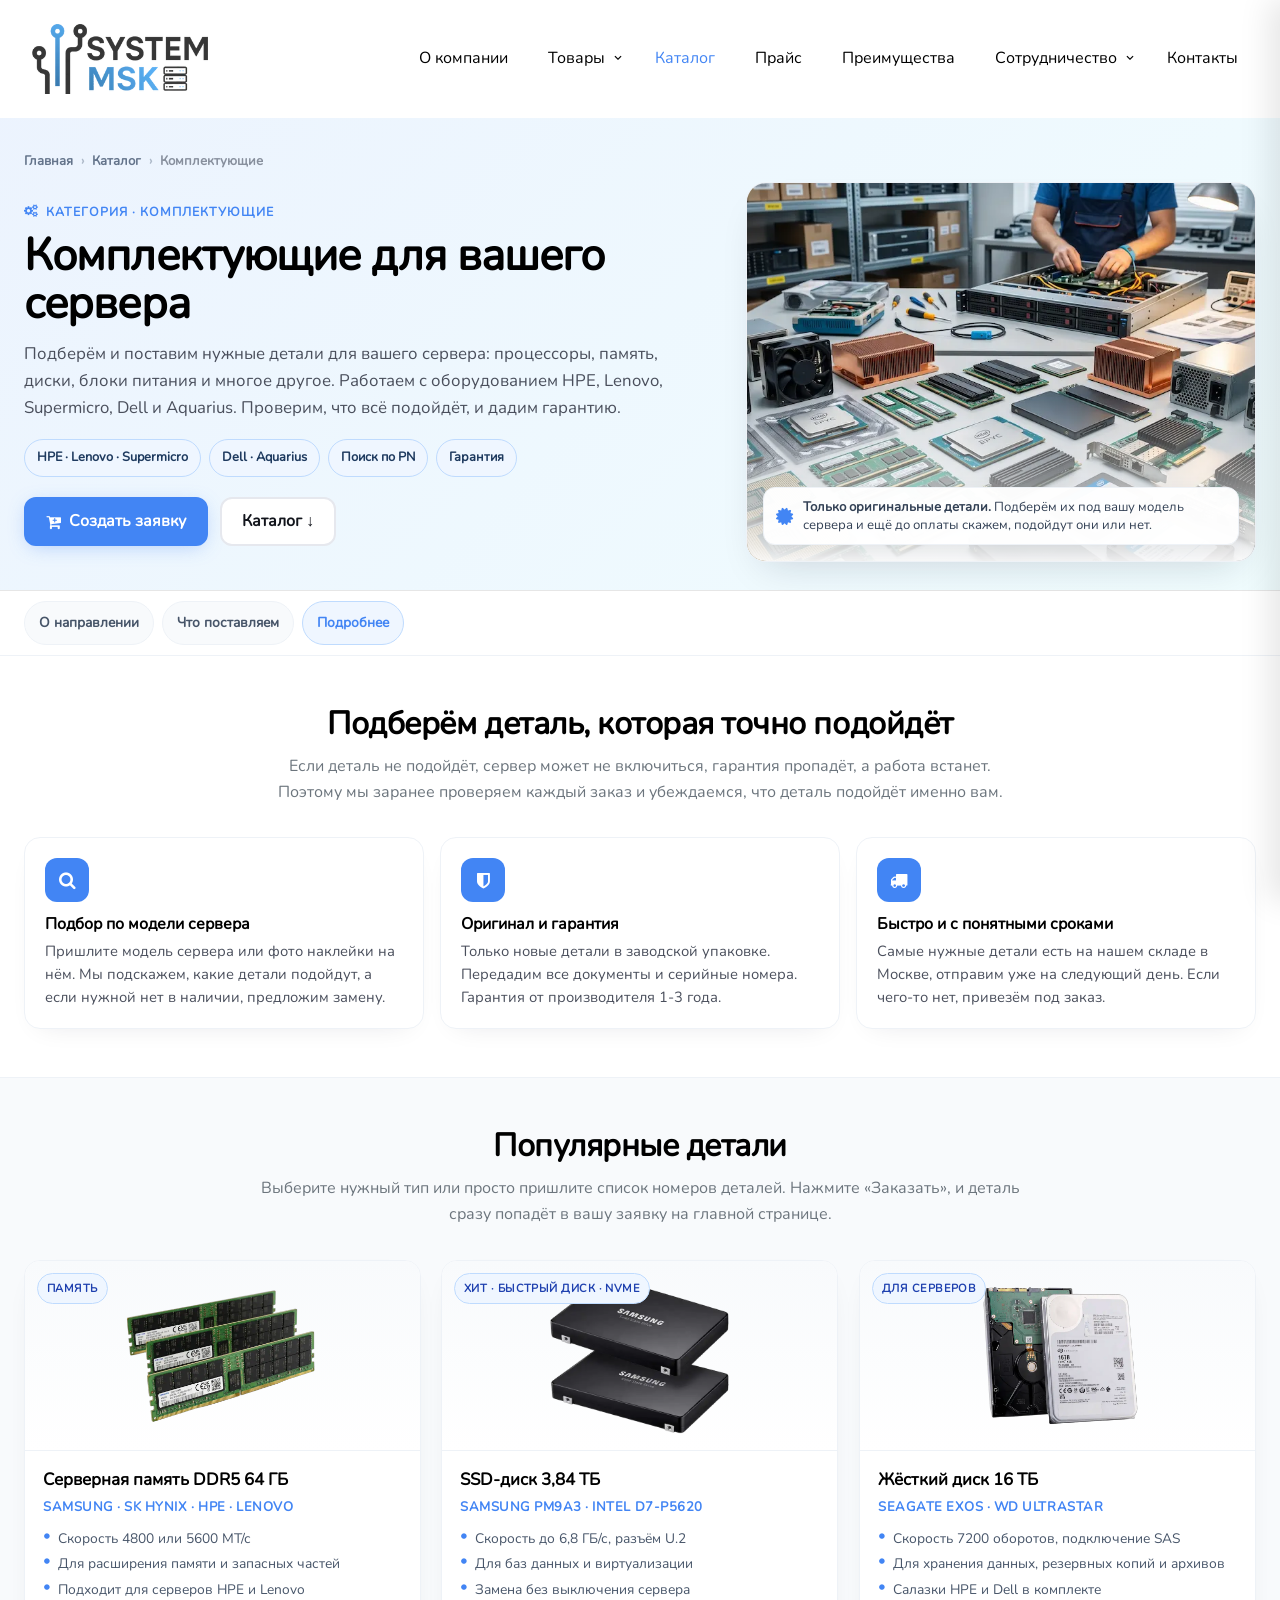
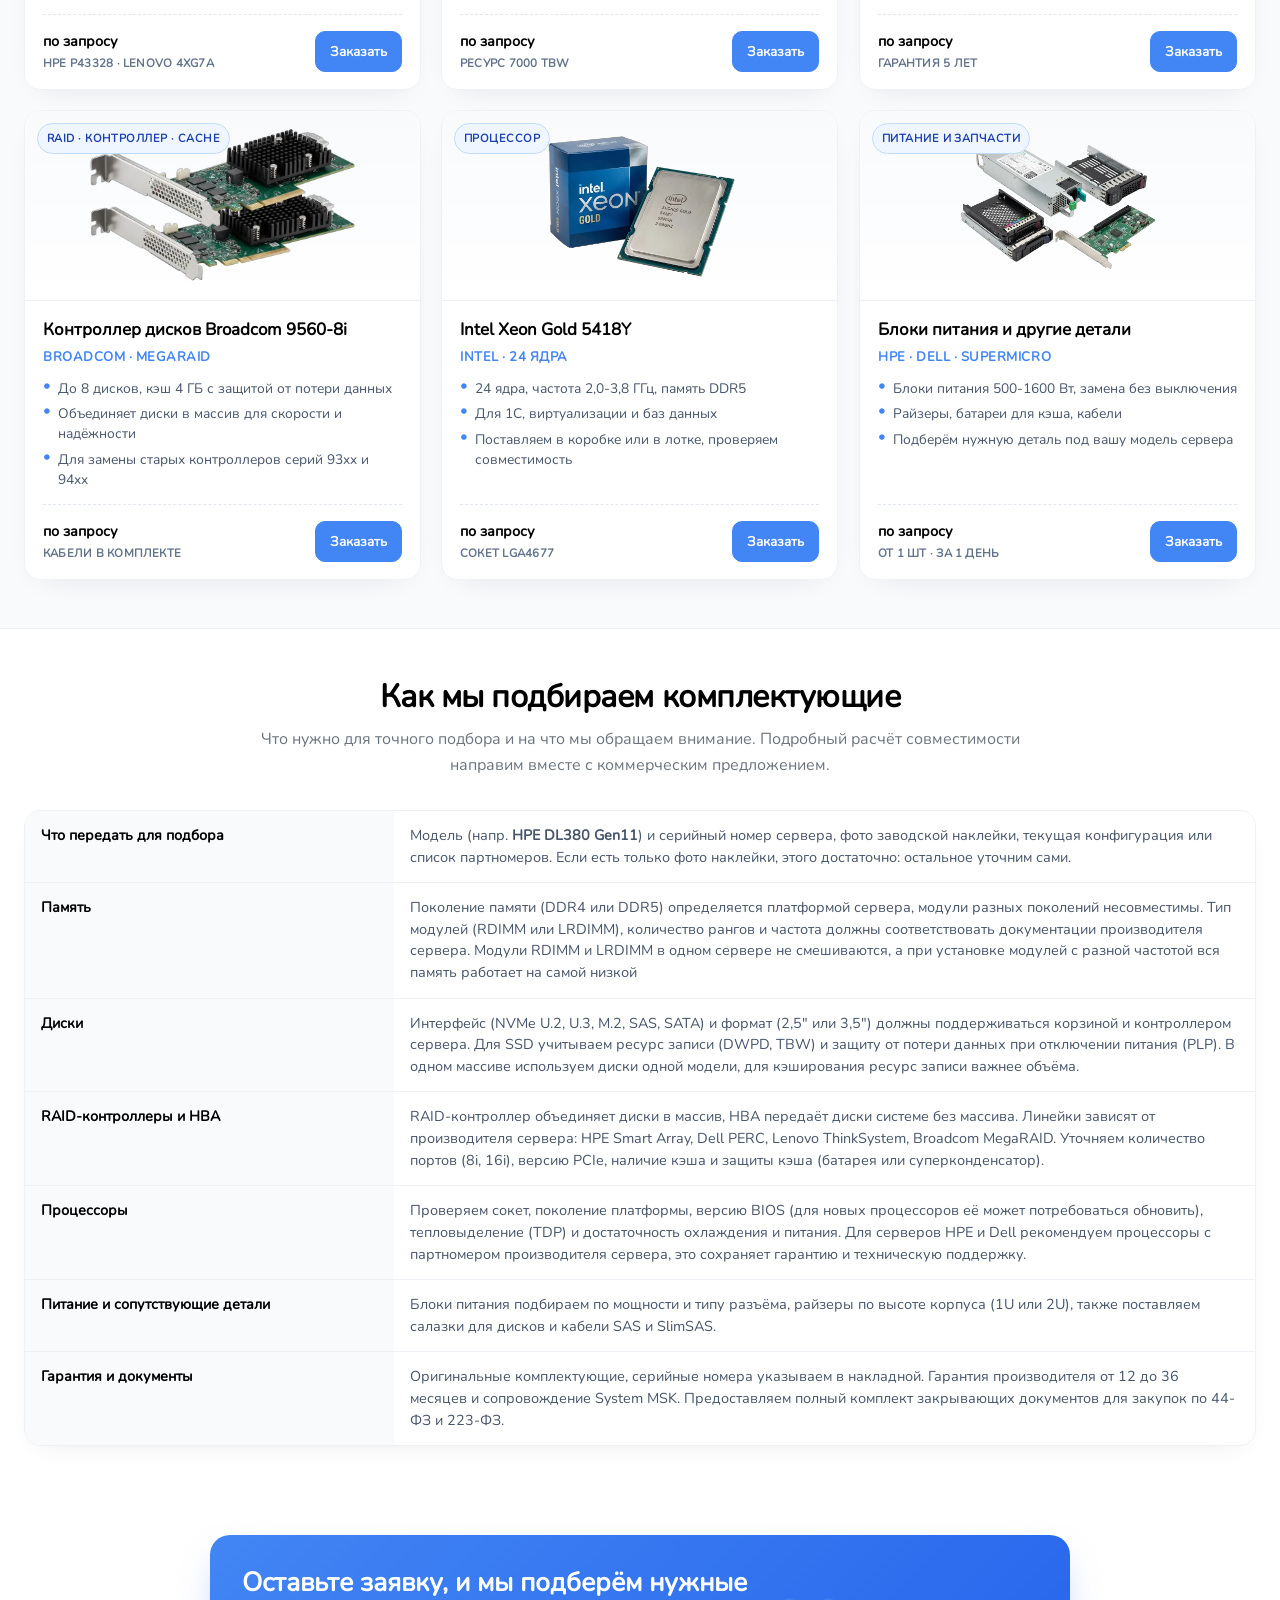
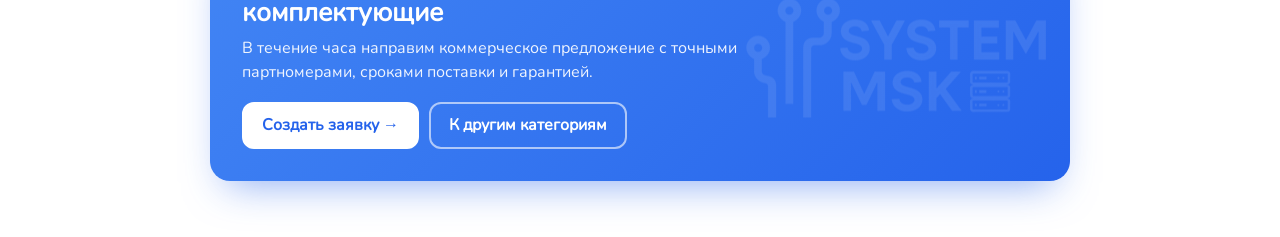
==== commit 110c7870: "Fix image source path in category-components.html" ====
--- a/category-components.html
+++ b/category-components.html
@@ -93,7 +93,7 @@
           </div>
 
           <div class="cat-hero__visual cat-hero__visual--cover">
-            <img src="images/catalog/category-components.webp" alt="Комплектующие System MSK" loading="eager">
+            <img src="images/Catalog/category-components.webp" alt="Комплектующие System MSK" loading="eager">
             <div class="cat-hero__note">
               <span class="icon-certificate" aria-hidden="true" style="font-size:20px;color:var(--color-primary)"></span>
               <span><strong>Только оригинальные детали.</strong> Подберём их под вашу модель сервера и ещё до оплаты скажем, подойдут они или нет.</span>
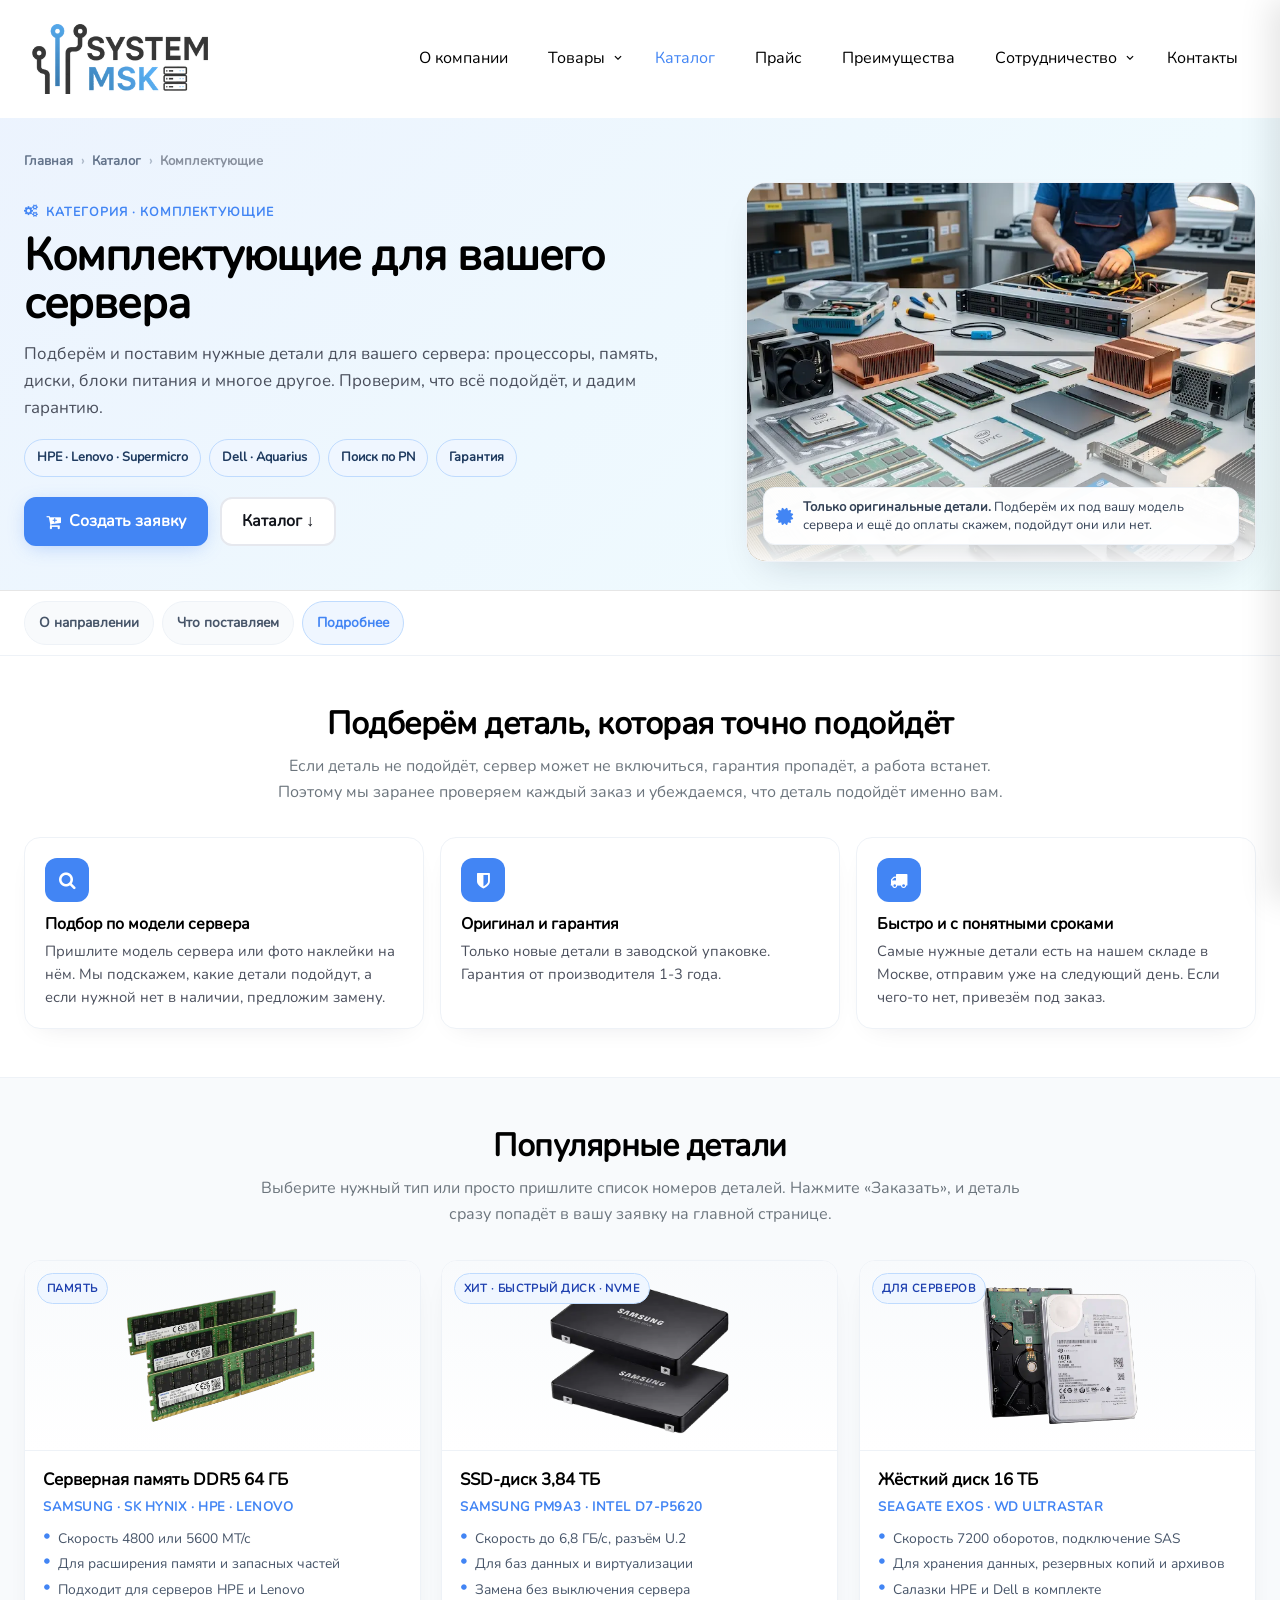
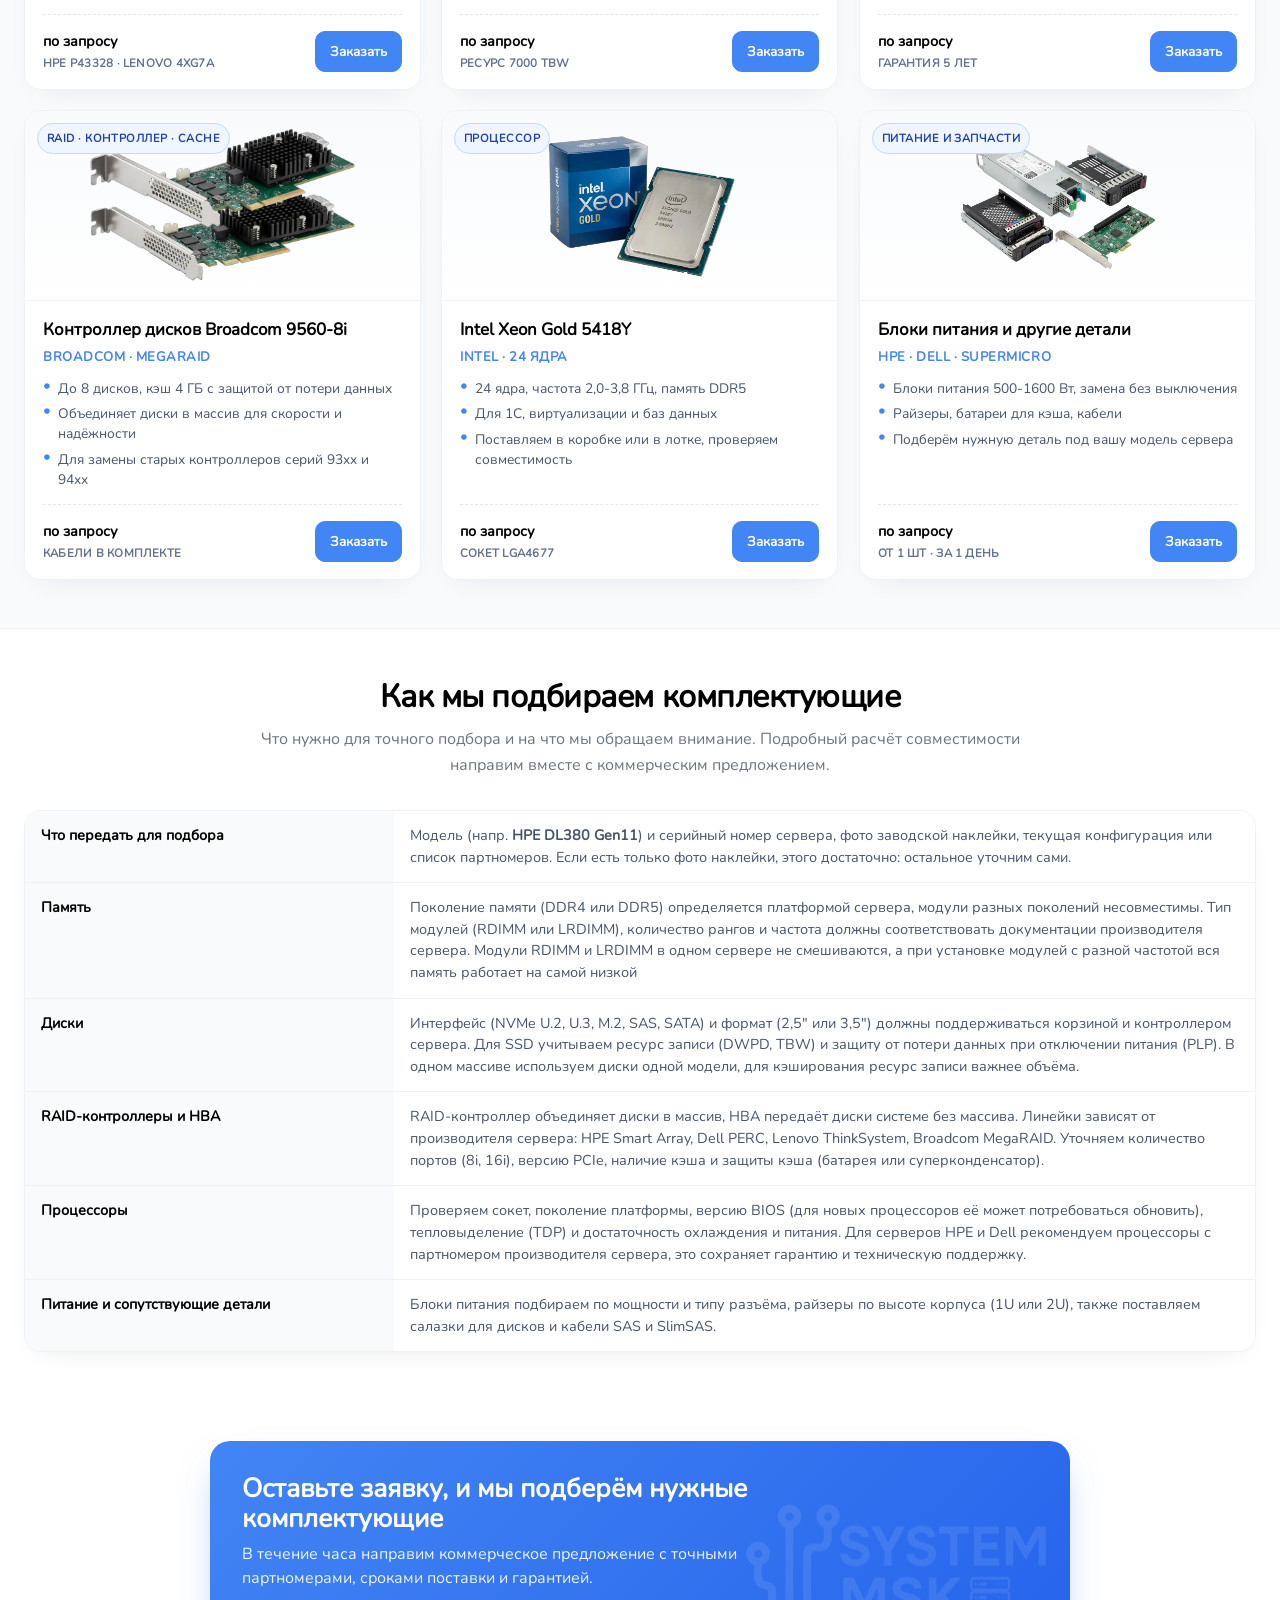
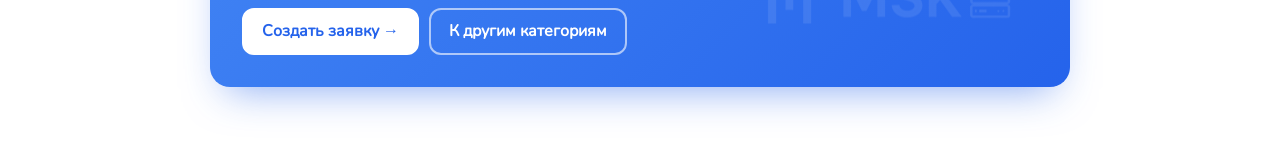
==== commit 9a355bc3: "Update category-components.html" ====
--- a/category-components.html
+++ b/category-components.html
@@ -79,7 +79,7 @@
           <div>
             <span class="cat-hero__eyebrow"><span class="icon-cogs" aria-hidden="true"></span> Категория · Комплектующие</span>
             <h1 class="cat-hero__title">Комплектующие для вашего сервера</h1>
-            <p class="cat-hero__lead">Подберём и поставим нужные детали для вашего сервера: процессоры, память, диски, блоки питания и многое другое. Работаем с оборудованием HPE, Lenovo, Supermicro, Dell и Aquarius. Проверим, что всё подойдёт, и дадим гарантию.</p>
+            <p class="cat-hero__lead">Подберём и поставим нужные детали для вашего сервера: процессоры, память, диски, блоки питания и многое другое. Проверим, что всё подойдёт, и дадим гарантию. <!-- ВОТ тут тоже мб --></p>
             <ul class="cat-hero__meta">
               <li>HPE · Lenovo · Supermicro</li>
               <li>Dell · Aquarius</li>
@@ -129,7 +129,7 @@
           <article class="cat-kpi__card reveal" data-reveal-delay="100">
             <div class="cat-kpi__icon"><span class="icon-shield" aria-hidden="true"></span></div>
             <h3 class="cat-kpi__title">Оригинал и гарантия</h3>
-            <p class="cat-kpi__text">Только новые детали в заводской упаковке. Передадим все документы и серийные номера. Гарантия от производителя 1-3 года.</p>
+            <p class="cat-kpi__text">Только новые детали в заводской упаковке. Гарантия от производителя 1-3 года.</p>
           </article>
           <article class="cat-kpi__card reveal" data-reveal-delay="200">
             <div class="cat-kpi__icon"><span class="icon-truck" aria-hidden="true"></span></div>
@@ -308,10 +308,6 @@
               <tr>
                 <th>Питание и сопутствующие детали</th>
                 <td>Блоки питания подбираем по мощности и типу разъёма, райзеры по высоте корпуса (1U или 2U), также поставляем салазки для дисков и кабели SAS и SlimSAS.</td>
-              </tr>
-              <tr>
-                <th>Гарантия и документы</th>
-                <td>Оригинальные комплектующие, серийные номера указываем в накладной. Гарантия производителя от 12 до 36 месяцев и сопровождение System MSK. Предоставляем полный комплект закрывающих документов для закупок по 44-ФЗ и 223-ФЗ.</td>
               </tr>
             </tbody>
           </table>
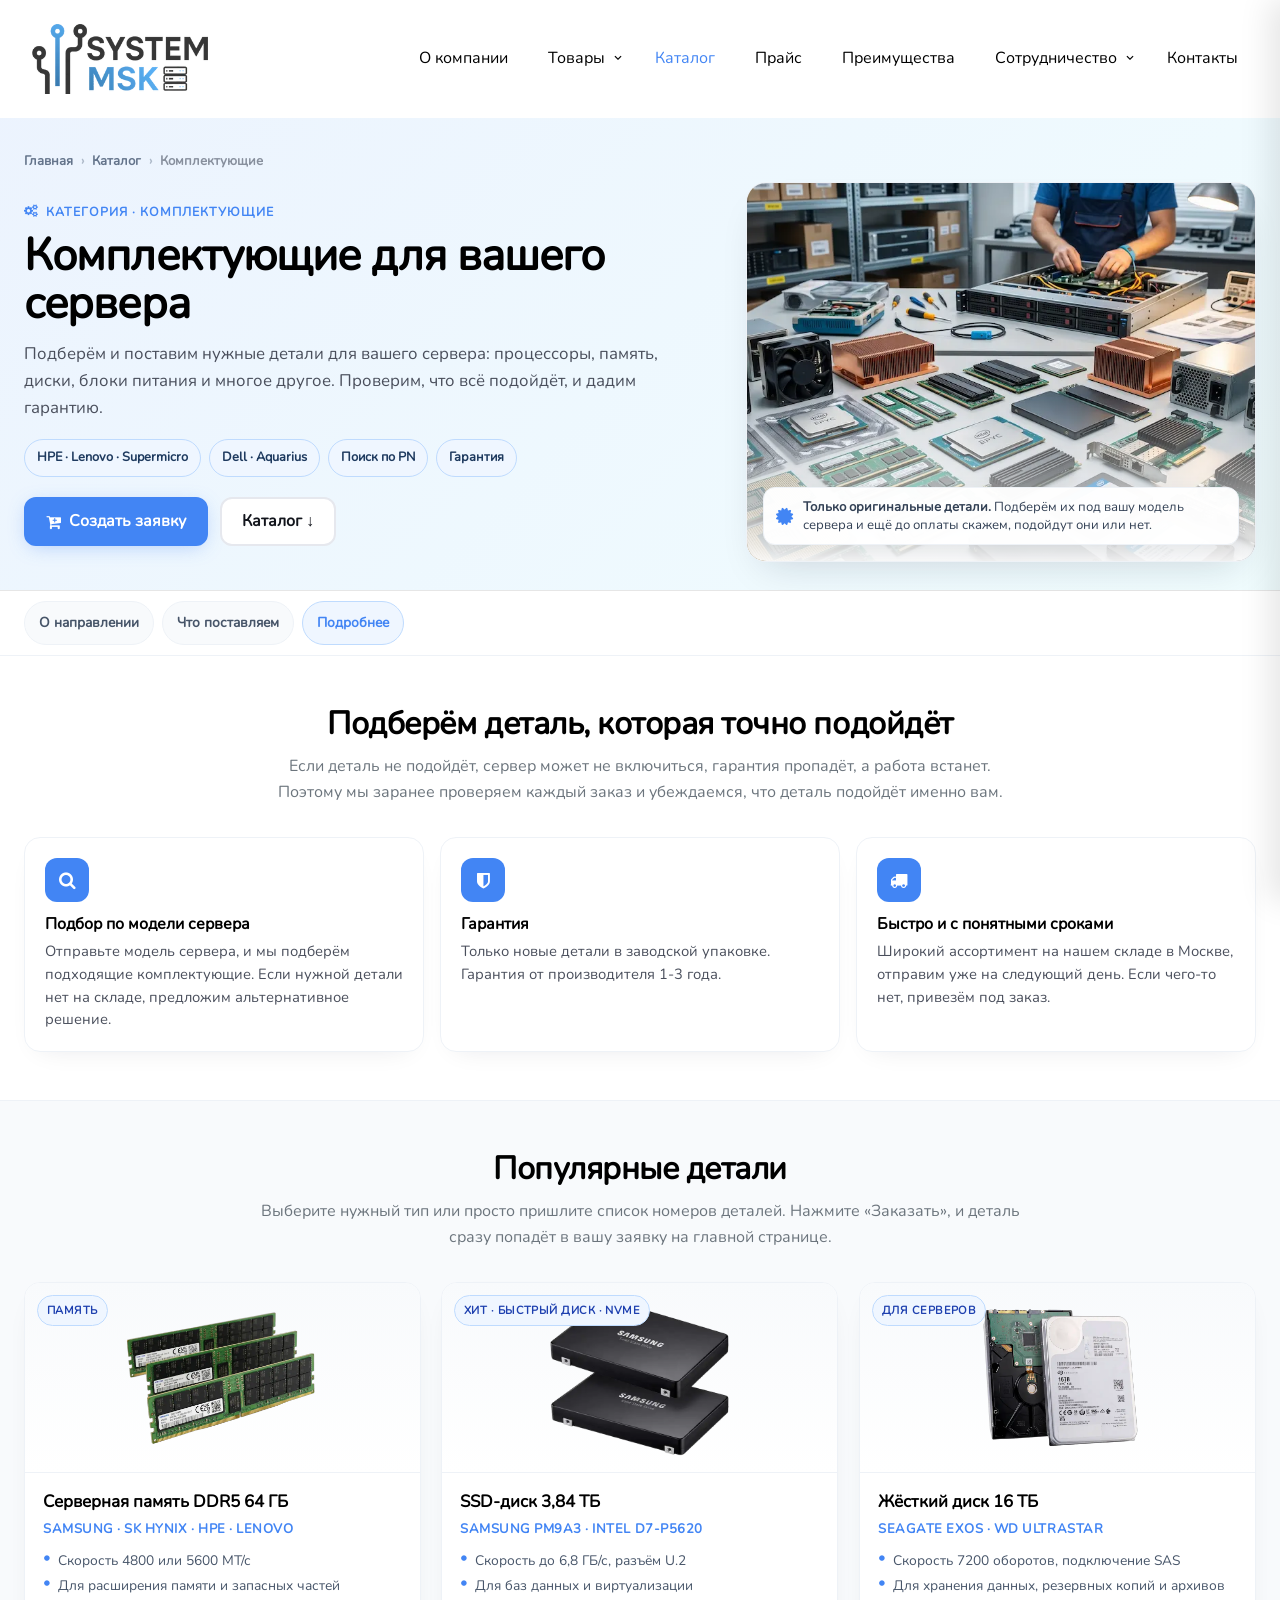
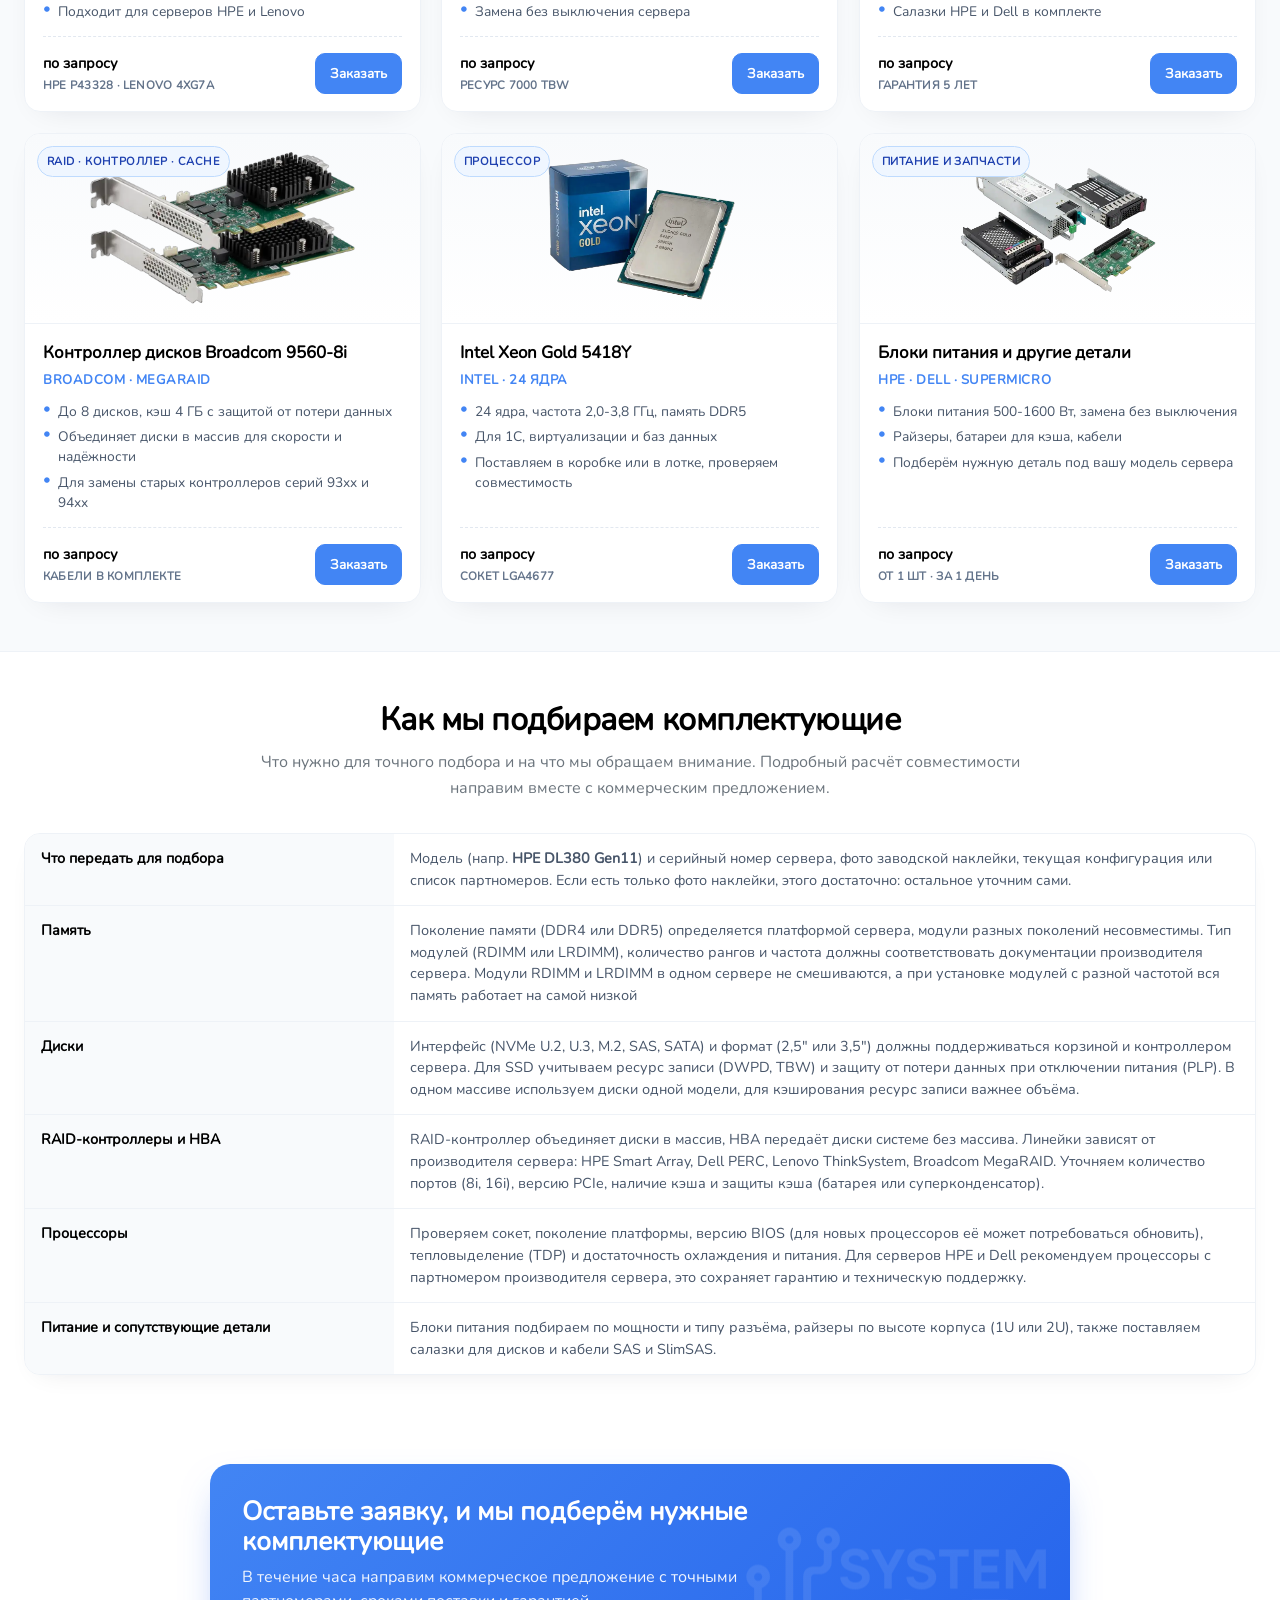
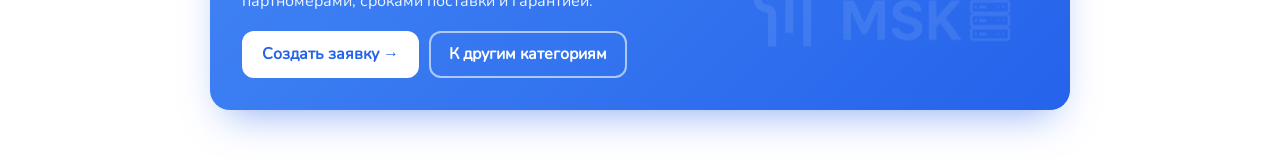
==== commit 139706be: "Серверное оборудование для бизнеса и госзакупок - Госзаказ без рисков - слово кодами и документами д" ====
--- a/category-components.html
+++ b/category-components.html
@@ -124,17 +124,17 @@
           <article class="cat-kpi__card reveal">
             <div class="cat-kpi__icon"><span class="icon-search" aria-hidden="true"></span></div>
             <h3 class="cat-kpi__title">Подбор по модели сервера</h3>
-            <p class="cat-kpi__text">Пришлите модель сервера или фото наклейки на нём. Мы подскажем, какие детали подойдут, а если нужной нет в наличии, предложим замену.</p>
+            <p class="cat-kpi__text">Отправьте модель сервера, и мы подберём подходящие комплектующие. Если нужной детали нет на складе, предложим альтернативное решение.</p>
           </article>
           <article class="cat-kpi__card reveal" data-reveal-delay="100">
             <div class="cat-kpi__icon"><span class="icon-shield" aria-hidden="true"></span></div>
-            <h3 class="cat-kpi__title">Оригинал и гарантия</h3>
+            <h3 class="cat-kpi__title">Гарантия</h3>
             <p class="cat-kpi__text">Только новые детали в заводской упаковке. Гарантия от производителя 1-3 года.</p>
           </article>
           <article class="cat-kpi__card reveal" data-reveal-delay="200">
             <div class="cat-kpi__icon"><span class="icon-truck" aria-hidden="true"></span></div>
             <h3 class="cat-kpi__title">Быстро и с понятными сроками</h3>
-            <p class="cat-kpi__text">Самые нужные детали есть на нашем складе в Москве, отправим уже на следующий день. Если чего-то нет, привезём под заказ.</p>
+            <p class="cat-kpi__text">Широкий ассортимент на нашем складе в Москве, отправим уже на следующий день. Если чего-то нет, привезём под заказ.</p>
           </article>
         </div>
       </div>
